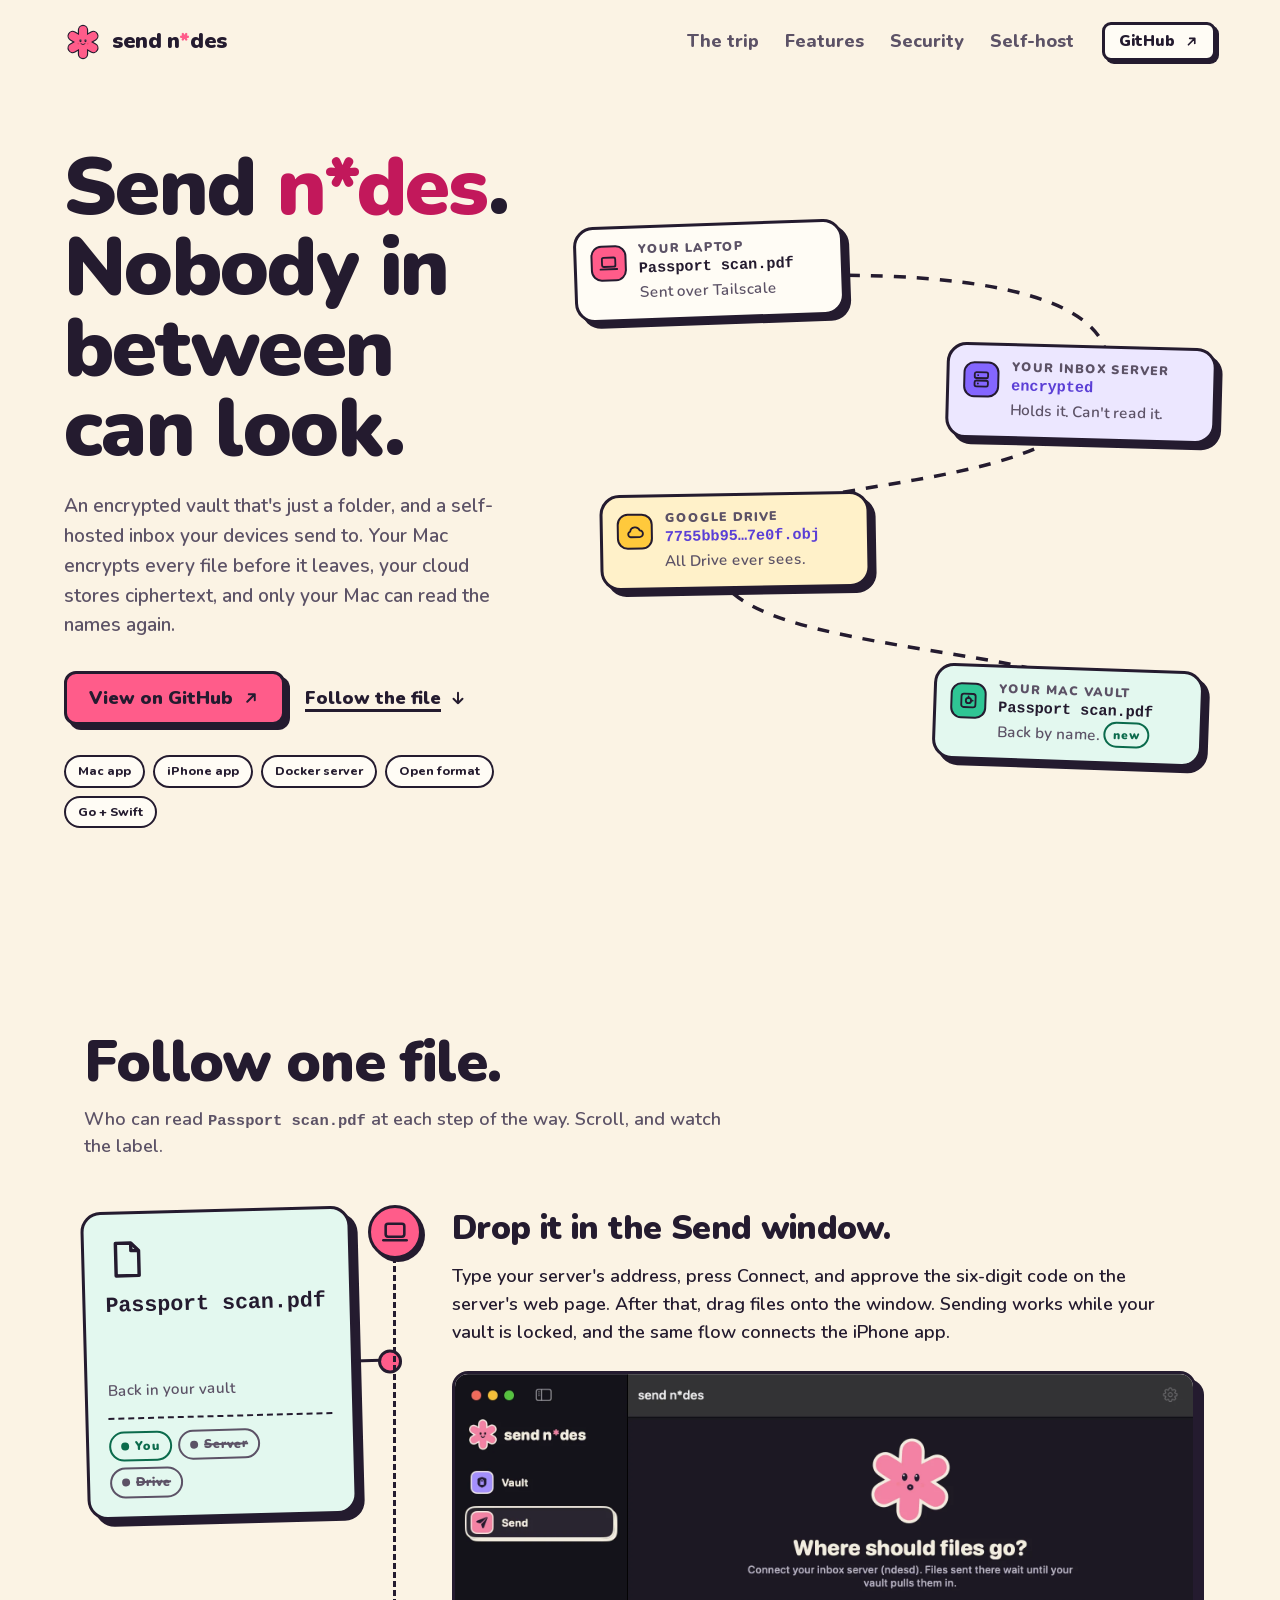
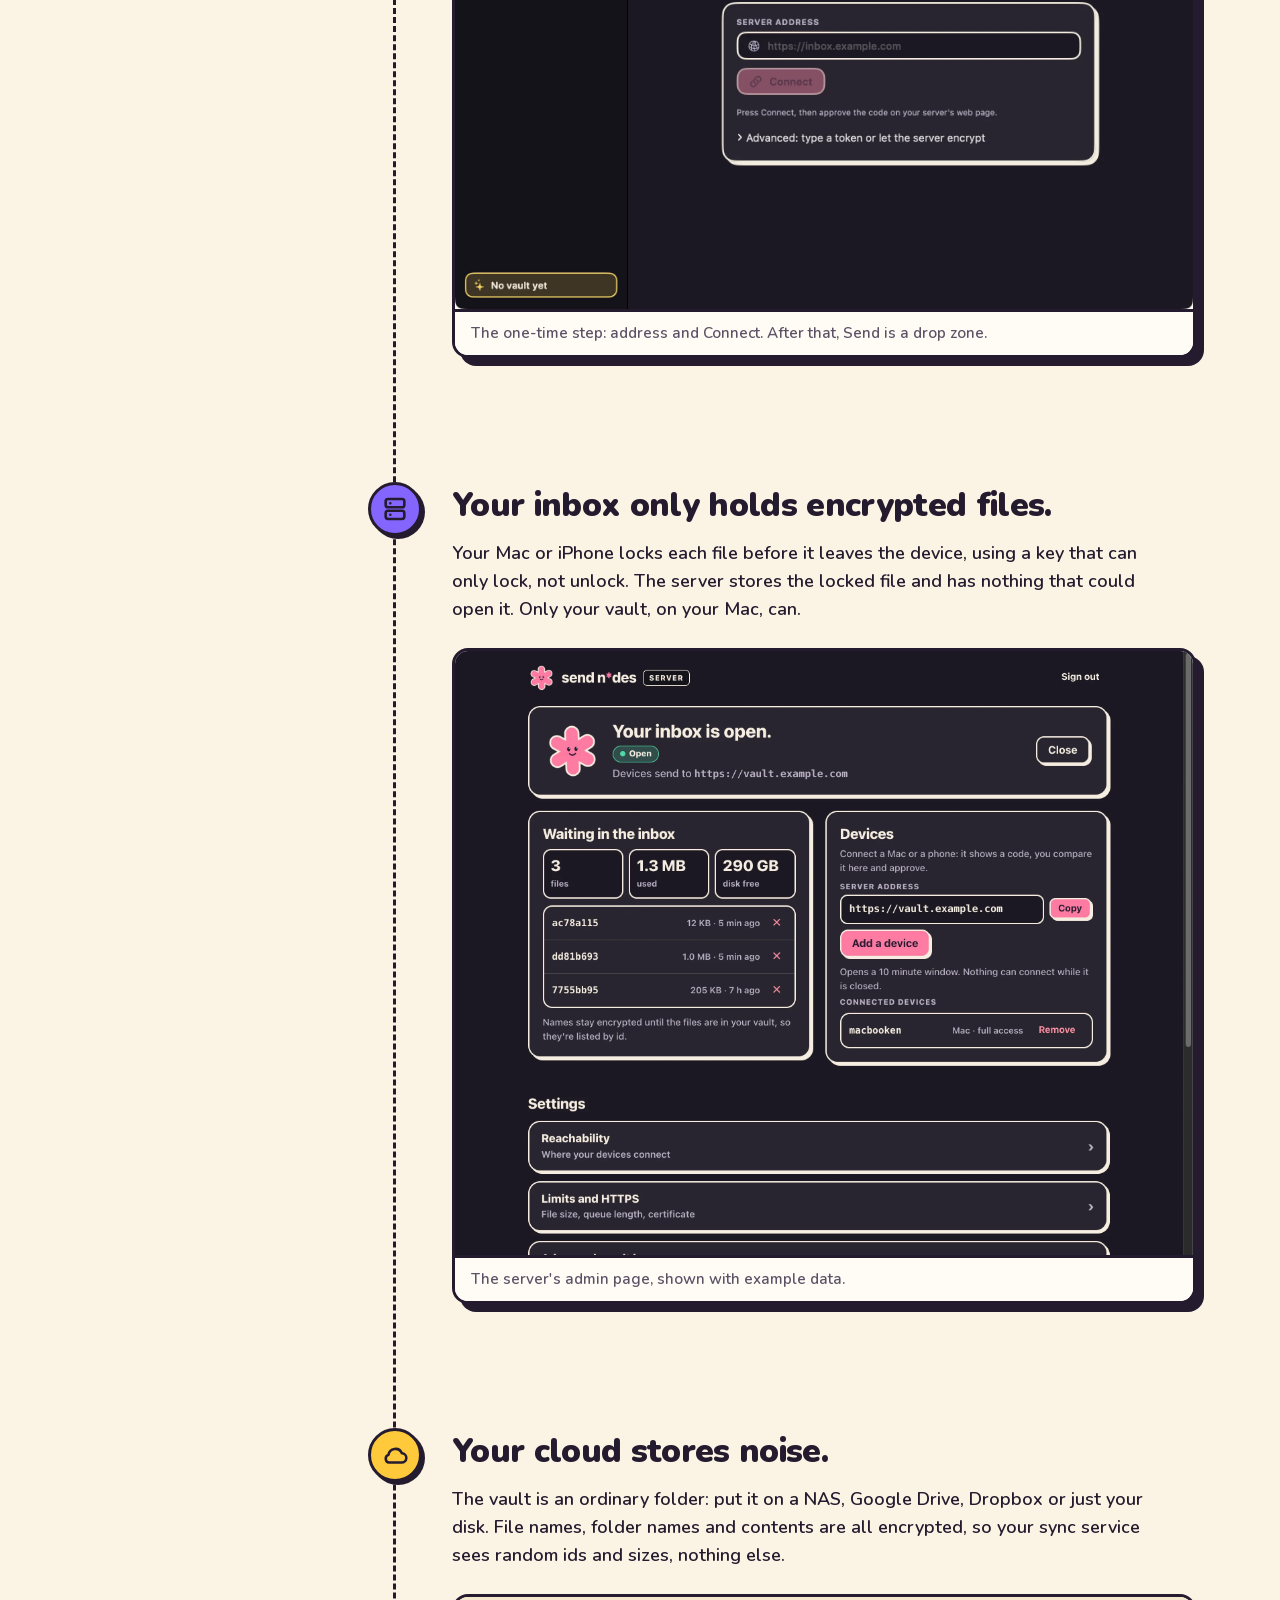
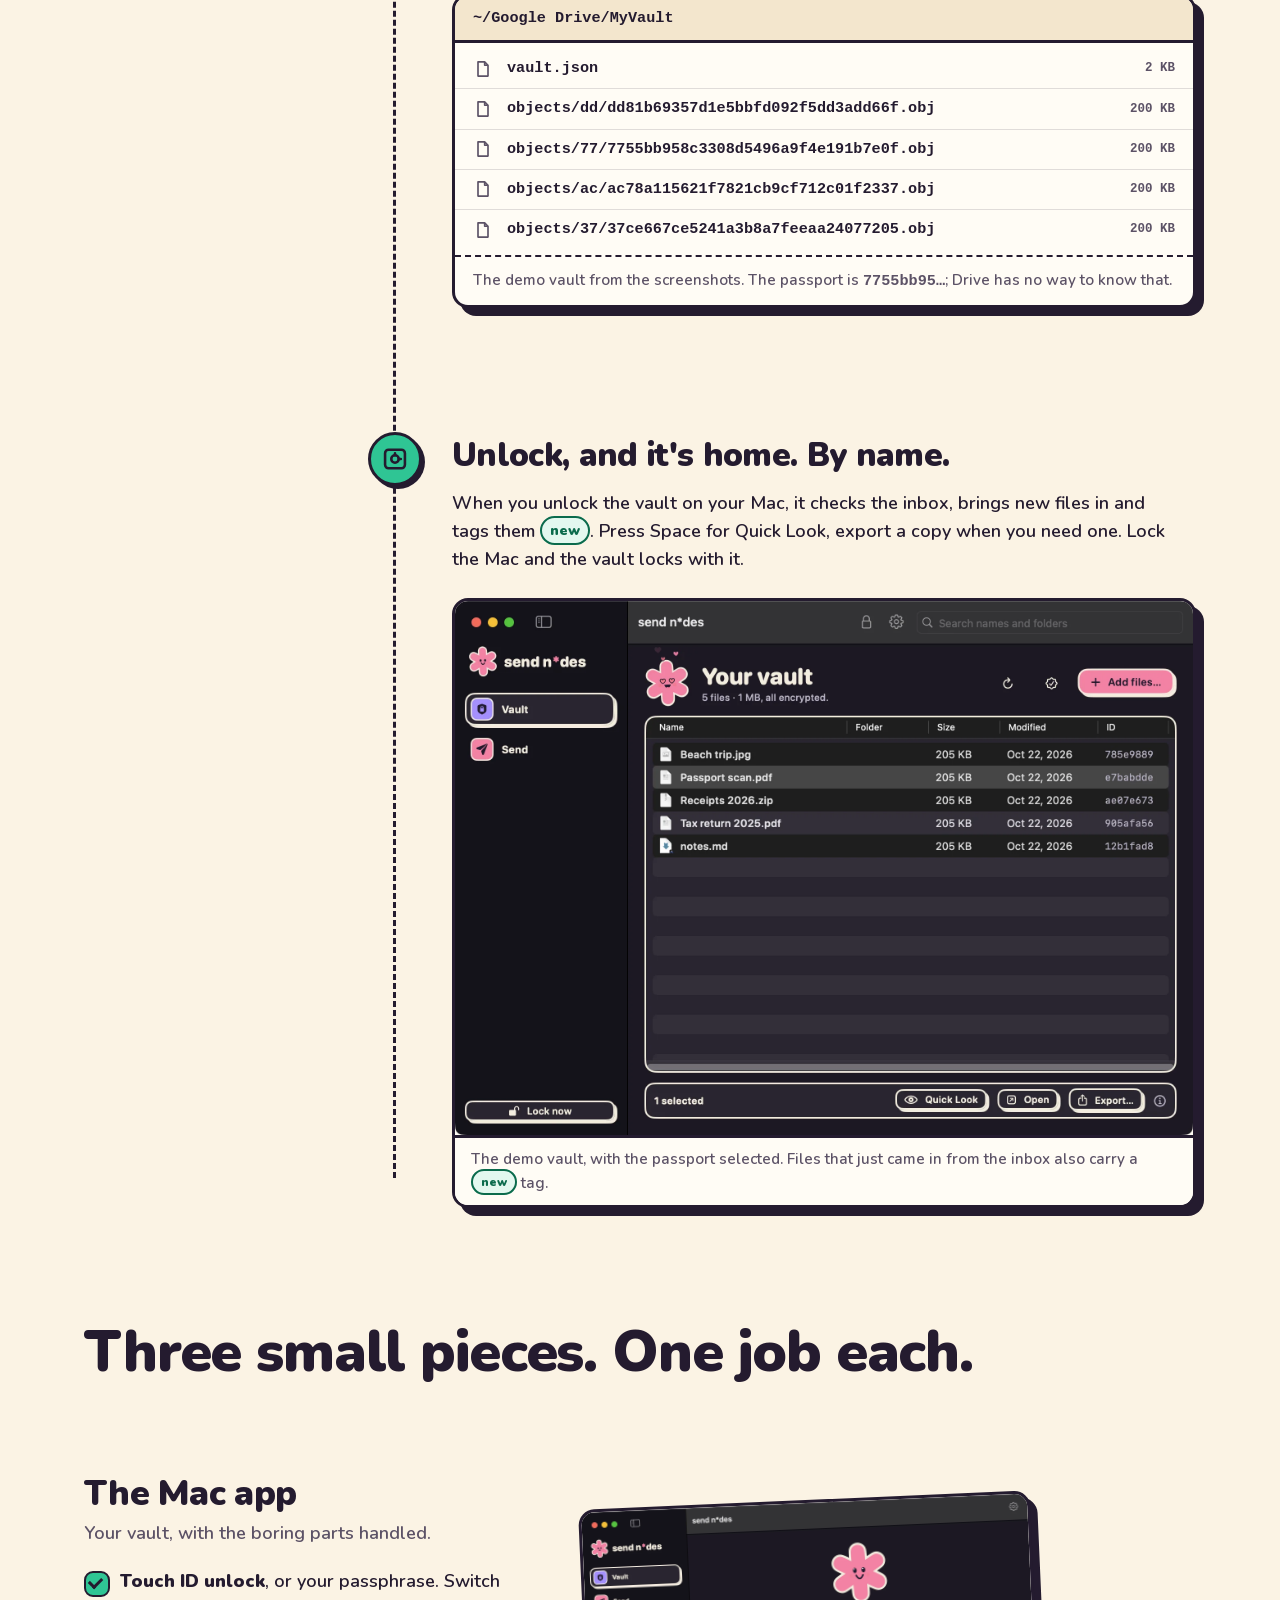
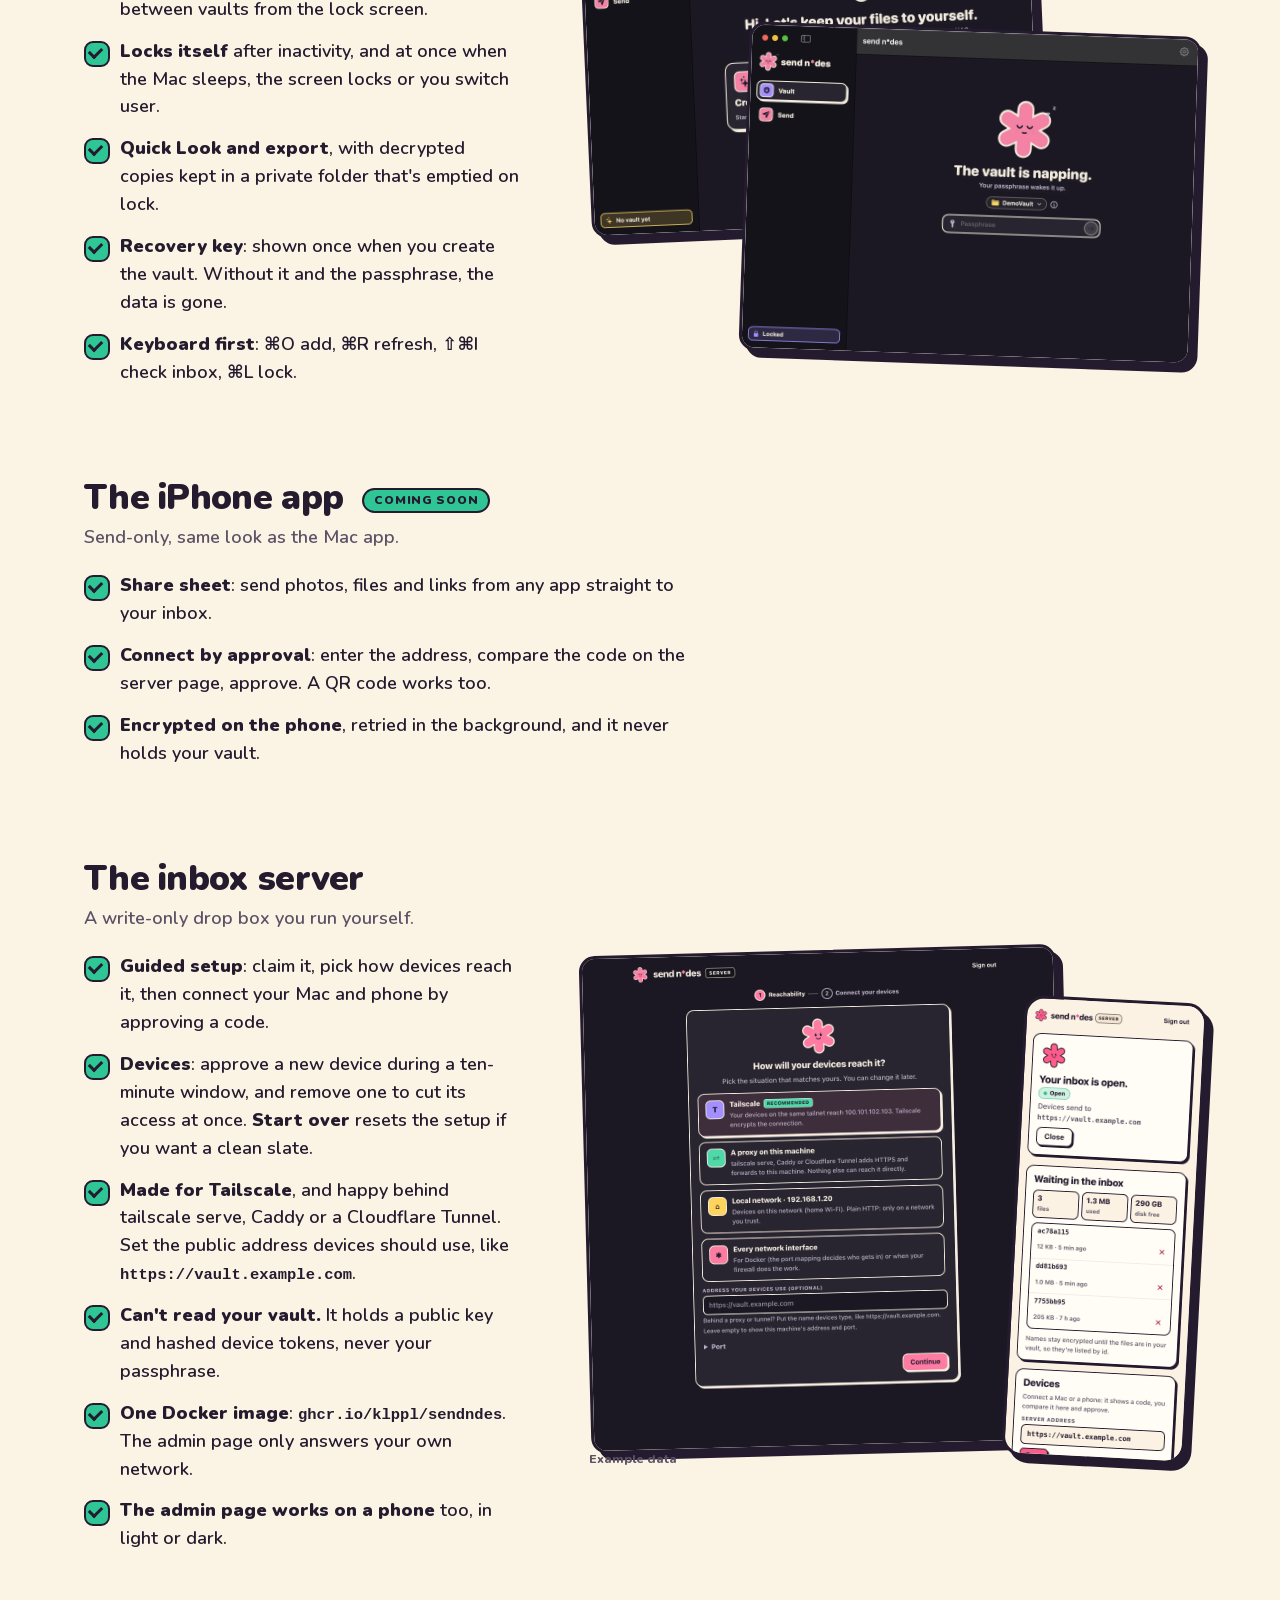
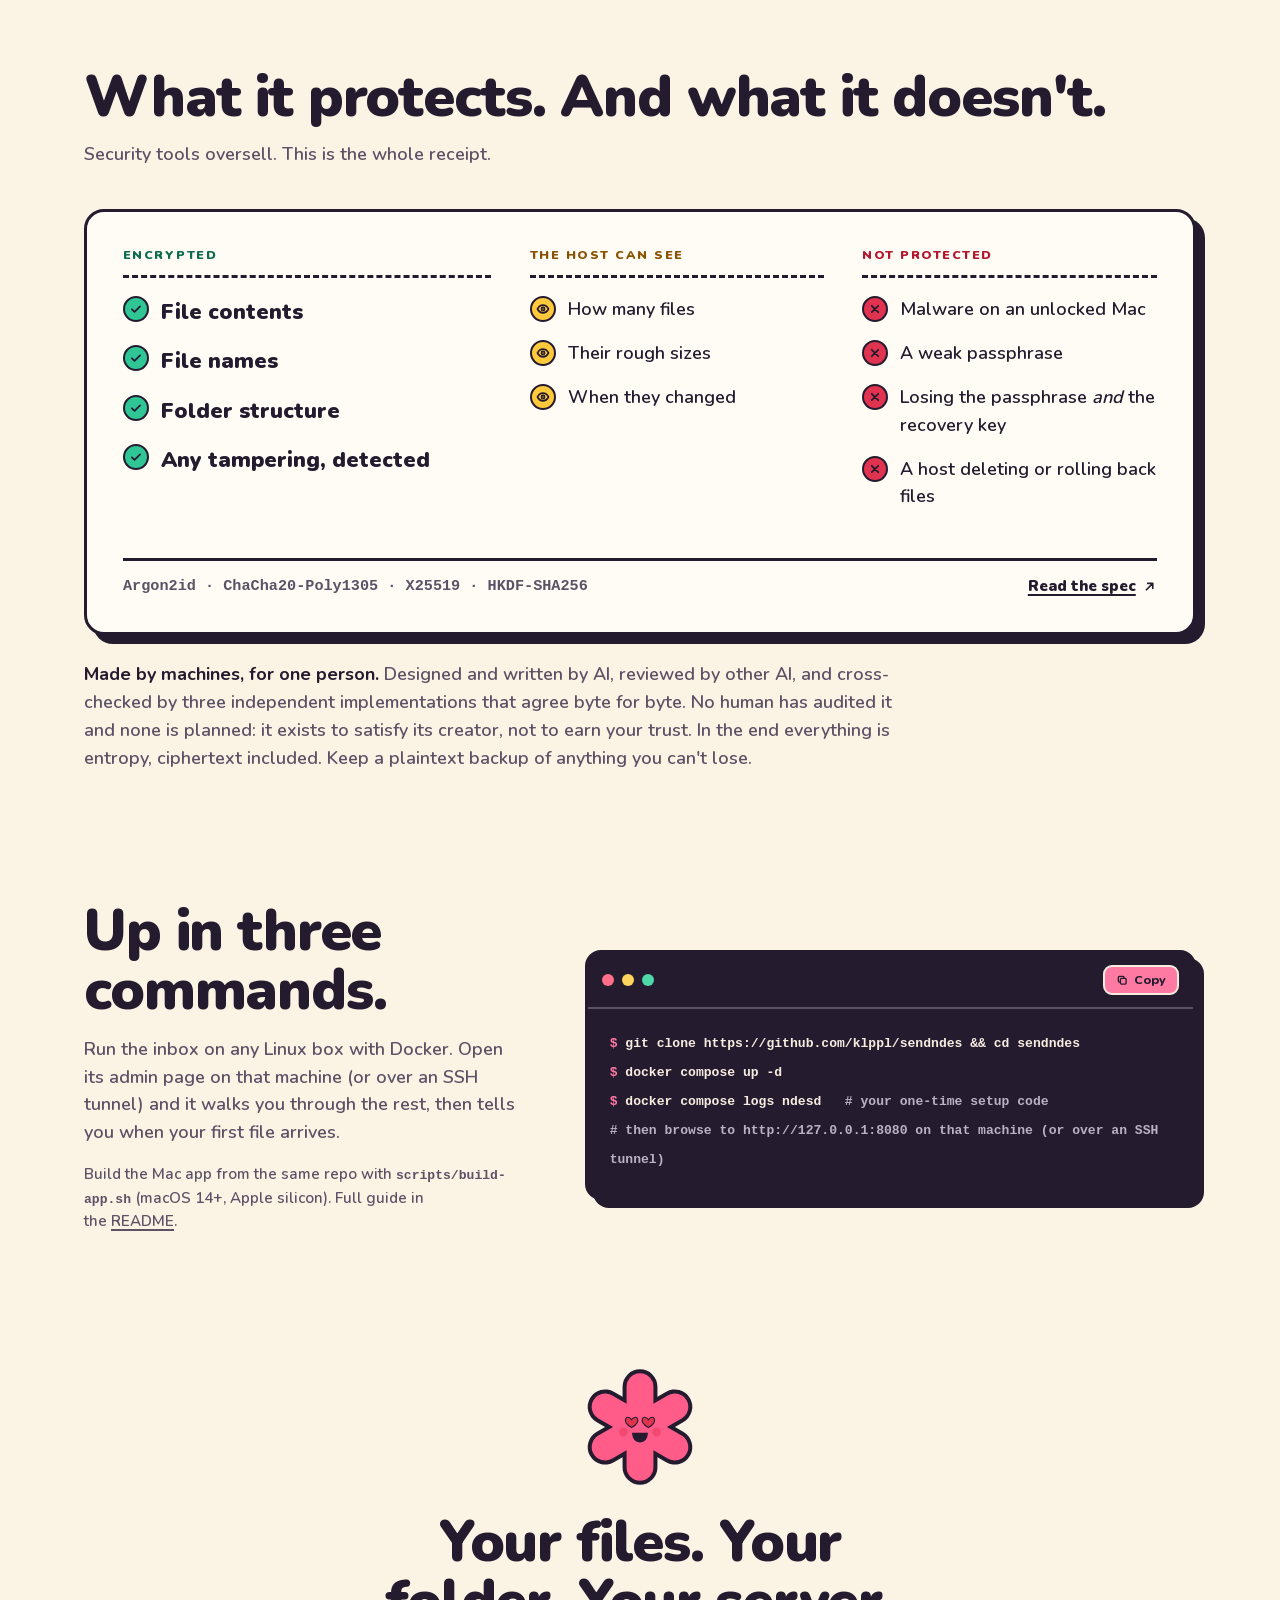
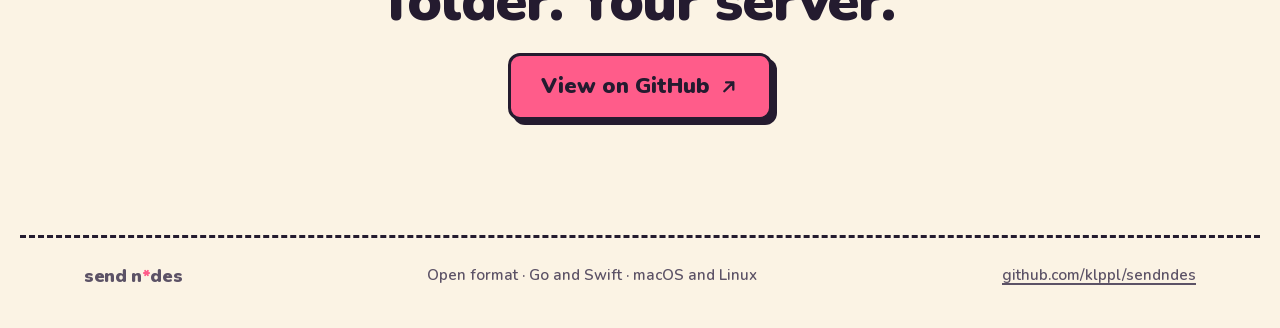
==== docs/index.html @ 7f4c525b "site: three pieces, clearer server bullets Co-Authored-By: Claude Sonnet 5.5 <noreply@anthropic.com>" ====
<!doctype html>
<html lang="en">
<head>
<meta charset="utf-8">
<meta name="viewport" content="width=device-width, initial-scale=1">
<title>send n*des · your own encrypted vault and inbox</title>
<meta name="description" content="An encrypted vault that's just a folder, and a self-hosted inbox your devices send to. Your Mac encrypts every file before it leaves, your cloud stores ciphertext, and only your Mac can read the names again.">
<meta name="color-scheme" content="light dark">
<meta property="og:title" content="send n*des">
<meta property="og:description" content="Your own encrypted vault and self-hosted inbox. Nobody in between can look.">
<meta property="og:image" content="https://klppl.github.io/sendndes/screenshots/mac-vault.png">
<link rel="preload" href="fonts/nunito-latin.woff2" as="font" type="font/woff2" crossorigin>
<link rel="stylesheet" href="site.css">
<link rel="icon" href="data:image/svg+xml,%3Csvg xmlns='http://www.w3.org/2000/svg' viewBox='-6 -6 112 112'%3E%3Cg fill='%23241B2F'%3E%3Crect x='-0.5' y='34.75' width='101' height='30.5' rx='15.25' transform='rotate(30 50 50)'/%3E%3Crect x='-0.5' y='34.75' width='101' height='30.5' rx='15.25' transform='rotate(90 50 50)'/%3E%3Crect x='-0.5' y='34.75' width='101' height='30.5' rx='15.25' transform='rotate(150 50 50)'/%3E%3C/g%3E%3Cg fill='%23FF5C8A'%3E%3Crect x='3' y='38.25' width='94' height='23.5' rx='11.75' transform='rotate(30 50 50)'/%3E%3Crect x='3' y='38.25' width='94' height='23.5' rx='11.75' transform='rotate(90 50 50)'/%3E%3Crect x='3' y='38.25' width='94' height='23.5' rx='11.75' transform='rotate(150 50 50)'/%3E%3C/g%3E%3C/svg%3E">
</head>
<body>
<svg width="0" height="0" class="sprite" aria-hidden="true">
  <symbol id="i-laptop" viewBox="0 0 24 24"><rect x="4" y="5" width="16" height="11" rx="2"/><path d="M2 19h20"/></symbol>
  <symbol id="i-server" viewBox="0 0 24 24"><rect x="4" y="3.5" width="16" height="7" rx="2"/><rect x="4" y="13.5" width="16" height="7" rx="2"/><path d="M8 7h.01M8 17h.01"/></symbol>
  <symbol id="i-cloud" viewBox="0 0 24 24"><path d="M7 18.5h10.5a4 4 0 0 0 .4-8 6 6 0 0 0-11.5 1.4A3.4 3.4 0 0 0 7 18.5z"/></symbol>
  <symbol id="i-vault" viewBox="0 0 24 24"><rect x="3.5" y="4" width="17" height="16" rx="3"/><circle cx="12" cy="12" r="3.2"/><path d="M12 8.8V7M15.2 12H17"/></symbol>
  <symbol id="i-arrow" viewBox="0 0 24 24"><path d="M7 17 17 7M9 7h8v8"/></symbol>
  <symbol id="i-down" viewBox="0 0 24 24"><path d="M12 5v14M6 13l6 6 6-6"/></symbol>
  <symbol id="i-check" viewBox="0 0 24 24"><path d="m5 12.5 4.5 4.5L19 7.5"/></symbol>
  <symbol id="i-eye" viewBox="0 0 24 24"><path d="M2.5 12S6 5.5 12 5.5 21.5 12 21.5 12 18 18.5 12 18.5 2.5 12 2.5 12z"/><circle cx="12" cy="12" r="2.6"/></symbol>
  <symbol id="i-x" viewBox="0 0 24 24"><path d="M6.5 6.5l11 11M17.5 6.5l-11 11"/></symbol>
  <symbol id="i-copy" viewBox="0 0 24 24"><rect x="8.5" y="8.5" width="11" height="11" rx="2"/><path d="M15.5 8.5V6.5a2 2 0 0 0-2-2h-7a2 2 0 0 0-2 2v7a2 2 0 0 0 2 2h2"/></symbol>
  <symbol id="i-file" viewBox="0 0 24 24"><path d="M6 3.5h8l4 4v13H6z"/><path d="M14 3.5v4h4"/></symbol>
</svg>

<header class="nav">
  <a class="brand" href="#top" aria-label="send n*des home"><span data-aster="happy" data-size="38"></span><span class="wordmark">send n<span class="ast">*</span>des</span></a>
  <nav aria-label="Sections">
    <a href="#trip">The trip</a>
    <a href="#features">Features</a>
    <a href="#security">Security</a>
    <a href="#selfhost">Self-host</a>
  </nav>
  <a class="btn small" href="https://github.com/klppl/sendndes">GitHub <svg class="ic"><use href="#i-arrow"/></svg></a>
</header>

<main id="top">
  <section class="hero">
    <div class="hero-copy">
      <h1>Send <span class="pk">n*des</span>.<br>Nobody in between can look.</h1>
      <p class="lede">An encrypted vault that's just a folder, and a self-hosted inbox your devices send to. Your Mac encrypts every file before it leaves, your cloud stores ciphertext, and only your Mac can read the names again.</p>
      <div class="actions">
        <a class="btn primary" href="https://github.com/klppl/sendndes">View on GitHub <svg class="ic"><use href="#i-arrow"/></svg></a>
        <a class="quiet-link" href="#trip">Follow the file <svg class="ic"><use href="#i-down"/></svg></a>
      </div>
      <ul class="chips" aria-label="What's included">
        <li>Mac app</li><li>iPhone app</li><li>Docker server</li><li>Open format</li><li>Go + Swift</li>
      </ul>
    </div>

    <div class="route" aria-label="The trip of one file, in four stops">
      <svg class="route-line" viewBox="0 0 100 100" preserveAspectRatio="none" aria-hidden="true">
        <path d="M14 13 C 52 9, 90 12, 82 33 S 22 46, 22 63 S 70 78, 84 88"/>
      </svg>
      <ol>
        <li class="stop s1"><svg class="stop-ic"><use href="#i-laptop"/></svg><span class="k">Your laptop</span><span class="f">Passport scan.pdf</span><span class="d">Sent over Tailscale</span></li>
        <li class="stop s2"><svg class="stop-ic"><use href="#i-server"/></svg><span class="k">Your inbox server</span><span class="f c">encrypted</span><span class="d">Holds it. Can't read it.</span></li>
        <li class="stop s3"><svg class="stop-ic"><use href="#i-cloud"/></svg><span class="k">Google Drive</span><span class="f c">7755bb95…7e0f.obj</span><span class="d">All Drive ever sees.</span></li>
        <li class="stop s4"><svg class="stop-ic"><use href="#i-vault"/></svg><span class="k">Your Mac vault</span><span class="f">Passport scan.pdf</span><span class="d">Back by name. <em class="new">new</em></span></li>
      </ol>
    </div>
  </section>

  <section class="trip" id="trip">
    <h2>Follow one file.</h2>
    <p class="section-lede">Who can read <code>Passport scan.pdf</code> at each step of the way. Scroll, and watch the label.</p>

    <div class="trip-grid">
      <aside class="traveller" aria-hidden="true">
        <div class="ticket">
          <svg class="ticket-ic"><use href="#i-file"/></svg>
          <span class="ticket-name" data-ticket-name>Passport scan.pdf</span>
          <span class="ticket-where" data-ticket-where>On your laptop</span>
          <ul class="readers">
            <li data-reader="you" class="yes">You</li>
            <li data-reader="server" class="no">Server</li>
            <li data-reader="cloud" class="no">Drive</li>
          </ul>
        </div>
      </aside>

      <div class="stops">
        <article class="leg" data-name="Passport scan.pdf" data-where="On your laptop" data-server="no">
          <div class="leg-head"><span class="leg-ic"><svg><use href="#i-laptop"/></svg></span><h3>Drop it in the Send window.</h3></div>
          <p>Type your server's address, press Connect, and approve the six-digit code on the server's web page. After that, drag files onto the window. Sending works while your vault is locked, and the same flow connects the iPhone app.</p>
          <figure class="shot"><img src="screenshots/mac-send-setup.webp" width="1600" height="1159" loading="lazy" alt="The Send screen in the Mac app: a server address and a Connect button"><figcaption>The one-time step: address and Connect. After that, Send is a drop zone.</figcaption></figure>
        </article>

        <article class="leg" data-name="encrypted for your vault" data-where="Waiting in your inbox" data-server="brief">
          <div class="leg-head"><span class="leg-ic grape"><svg><use href="#i-server"/></svg></span><h3>Your inbox only holds encrypted files.</h3></div>
          <p>Your Mac or iPhone locks each file before it leaves the device, using a key that can only lock, not unlock. The server stores the locked file and has nothing that could open it. Only your vault, on your Mac, can.</p>
          <figure class="shot"><img src="screenshots/web-dashboard.webp" width="1600" height="1309" loading="lazy" alt="The ndesd admin page: inbox open, three encrypted files waiting, connection details and the Devices card"><figcaption>The server's admin page, shown with example data.</figcaption></figure>
        </article>

        <article class="leg" data-name="7755bb95…7e0f.obj" data-where="In your synced vault folder" data-server="no">
          <div class="leg-head"><span class="leg-ic sun"><svg><use href="#i-cloud"/></svg></span><h3>Your cloud stores noise.</h3></div>
          <p>The vault is an ordinary folder: put it on a NAS, Google Drive, Dropbox or just your disk. File names, folder names and contents are all encrypted, so your sync service sees random ids and sizes, nothing else.</p>
          <figure class="listing" aria-label="What a synced vault folder holds">
            <figcaption>~/Google Drive/MyVault</figcaption>
            <ul>
              <li><svg><use href="#i-file"/></svg><code>vault.json</code><span>2 KB</span></li>
              <li><svg><use href="#i-file"/></svg><code>objects/dd/dd81b69357d1e5bbfd092f5dd3add66f.obj</code><span>200 KB</span></li>
              <li><svg><use href="#i-file"/></svg><code>objects/77/7755bb958c3308d5496a9f4e191b7e0f.obj</code><span>200 KB</span></li>
              <li><svg><use href="#i-file"/></svg><code>objects/ac/ac78a115621f7821cb9cf712c01f2337.obj</code><span>200 KB</span></li>
              <li><svg><use href="#i-file"/></svg><code>objects/37/37ce667ce5241a3b8a7feeaa24077205.obj</code><span>200 KB</span></li>
            </ul>
            <p class="listing-note">The demo vault from the screenshots. The passport is <code>7755bb95…</code>; Drive has no way to know that.</p>
          </figure>
        </article>

        <article class="leg" data-name="Passport scan.pdf" data-where="Back in your vault" data-server="no" data-new>
          <div class="leg-head"><span class="leg-ic mint"><svg><use href="#i-vault"/></svg></span><h3>Unlock, and it's home. By name.</h3></div>
          <p>When you unlock the vault on your Mac, it checks the inbox, brings new files in and tags them <em class="new">new</em>. Press Space for Quick Look, export a copy when you need one. Lock the Mac and the vault locks with it.</p>
          <figure class="shot"><img src="screenshots/mac-vault.webp" width="1600" height="1159" loading="lazy" alt="The unlocked demo vault in the Mac app with Passport scan.pdf selected"><figcaption>The demo vault, with the passport selected. Files that just came in from the inbox also carry a <em class="new">new</em> tag.</figcaption></figure>
        </article>
      </div>
    </div>
  </section>

  <section class="features" id="features">
    <h2>Three small pieces. One job each.</h2>

    <div class="feature">
      <div class="feature-copy">
        <h3>The Mac app</h3>
        <p>Your vault, with the boring parts handled.</p>
        <ul class="ticks">
          <li><b>Touch ID unlock</b>, or your passphrase. Switch between vaults from the lock screen.</li>
          <li><b>Locks itself</b> after inactivity, and at once when the Mac sleeps, the screen locks or you switch user.</li>
          <li><b>Quick Look and export</b>, with decrypted copies kept in a private folder that's emptied on lock.</li>
          <li><b>Recovery key</b>: shown once when you create the vault. Without it and the passphrase, the data is gone.</li>
          <li><b>Keyboard first</b>: ⌘O add, ⌘R refresh, ⇧⌘I check inbox, ⌘L lock.</li>
        </ul>
      </div>
      <div class="contact-sheet">
        <img class="p1" src="screenshots/mac-welcome.webp" width="1600" height="1159" loading="lazy" alt="Welcome screen: create a vault or open one you already have">
        <img class="p2" src="screenshots/mac-locked.webp" width="1600" height="1159" loading="lazy" alt="Lock screen asking for the passphrase">
      </div>
    </div>

    <div class="feature flip">
      <div class="feature-copy">
        <h3>The iPhone app <span class="soon">Coming soon</span></h3>
        <p>Send-only, same look as the Mac app.</p>
        <ul class="ticks">
          <li><b>Share sheet</b>: send photos, files and links from any app straight to your inbox.</li>
          <li><b>Connect by approval</b>: enter the address, compare the code on the server page, approve. A QR code works too.</li>
          <li><b>Encrypted on the phone</b>, retried in the background, and it never holds your vault.</li>
        </ul>
      </div>
    </div>

    <div class="feature">
      <div class="feature-copy">
        <h3>The inbox server</h3>
        <p>A write-only drop box you run yourself.</p>
        <ul class="ticks">
          <li><b>Guided setup</b>: claim it, pick how devices reach it, then connect your Mac and phone by approving a code.</li><li><b>Devices</b>: approve a new device during a ten-minute window, and remove one to cut its access at once. <b>Start over</b> resets the setup if you want a clean slate.</li>
          <li><b>Made for Tailscale</b>, and happy behind tailscale serve, Caddy or a Cloudflare Tunnel. Set the public address devices should use, like <code>https://vault.example.com</code>.</li>
          <li><b>Can't read your vault.</b> It holds a public key and hashed device tokens, never your passphrase.</li>
          <li><b>One Docker image</b>: <code>ghcr.io/klppl/sendndes</code>. The admin page only answers your own network.</li>
          <li><b>The admin page works on a phone</b> too, in light or dark.</li>
        </ul>
      </div>
      <div class="server-shots">
        <img class="wide" src="screenshots/web-setup-reachability.webp" width="1600" height="1673" loading="lazy" alt="Setup step: choosing how your devices reach the server, with Tailscale recommended">
        <img class="phone" src="screenshots/web-phone.webp" width="780" height="2000" loading="lazy" alt="The server dashboard on a phone">
        <span class="example-note">Example data</span>
      </div>
    </div>
  </section>

  <section class="security" id="security">
    <h2>What it protects. And what it doesn't.</h2>
    <p class="section-lede">Security tools oversell. This is the whole receipt.</p>
    <div class="receipt">
      <div class="col sealed">
        <h3>Encrypted</h3>
        <ul>
          <li><svg><use href="#i-check"/></svg>File contents</li>
          <li><svg><use href="#i-check"/></svg>File names</li>
          <li><svg><use href="#i-check"/></svg>Folder structure</li>
          <li><svg><use href="#i-check"/></svg>Any tampering, detected</li>
        </ul>
      </div>
      <div class="col seen">
        <h3>The host can see</h3>
        <ul>
          <li><svg><use href="#i-eye"/></svg>How many files</li>
          <li><svg><use href="#i-eye"/></svg>Their rough sizes</li>
          <li><svg><use href="#i-eye"/></svg>When they changed</li>
        </ul>
      </div>
      <div class="col open">
        <h3>Not protected</h3>
        <ul>
          <li><svg><use href="#i-x"/></svg>Malware on an unlocked Mac</li>
          <li><svg><use href="#i-x"/></svg>A weak passphrase</li>
          <li><svg><use href="#i-x"/></svg><span>Losing the passphrase <i>and</i> the recovery key</span></li>
          <li><svg><use href="#i-x"/></svg>A host deleting or rolling back files</li>
        </ul>
      </div>
      <div class="receipt-foot">
        <span>Argon2id · ChaCha20-Poly1305 · X25519 · HKDF-SHA256</span>
        <a href="https://github.com/klppl/sendndes/blob/main/SPEC.md">Read the spec <svg class="ic"><use href="#i-arrow"/></svg></a>
      </div>
    </div>
    <p class="warning"><b>Made by machines, for one person.</b> Designed and written by AI, reviewed by other AI, and cross-checked by three independent implementations that agree byte for byte. No human has audited it and none is planned: it exists to satisfy its creator, not to earn your trust. In the end everything is entropy, ciphertext included. Keep a plaintext backup of anything you can't lose.</p>
  </section>

  <section class="selfhost" id="selfhost">
    <div class="selfhost-copy">
      <h2>Up in three commands.</h2>
      <p>Run the inbox on any Linux box with Docker. Open its admin page on that machine (or over an SSH tunnel) and it walks you through the rest, then tells you when your first file arrives.</p>
      <p class="small">Build the Mac app from the same repo with <code>scripts/build-app.sh</code> (macOS 14+, Apple silicon). Full guide in the <a href="https://github.com/klppl/sendndes#quick-start">README</a>.</p>
    </div>
    <div class="terminal">
      <div class="terminal-bar"><span></span><span></span><span></span><button class="copy" type="button" data-copy="terminal-text"><svg class="ic"><use href="#i-copy"/></svg><span>Copy</span></button></div>
<pre id="terminal-text"><code><span class="pr">$</span> git clone https://github.com/klppl/sendndes && cd sendndes
<span class="pr">$</span> docker compose up -d
<span class="pr">$</span> docker compose logs ndesd   <span class="cm"># your one-time setup code</span>
<span class="cm"># then browse to http://127.0.0.1:8080 on that machine (or over an SSH tunnel)</span></code></pre>
    </div>
  </section>

  <section class="close">
    <span data-aster="smitten" data-size="128"></span>
    <h2>Your files. Your folder. Your server.</h2>
    <a class="btn primary big" href="https://github.com/klppl/sendndes">View on GitHub <svg class="ic"><use href="#i-arrow"/></svg></a>
  </section>
</main>

<footer class="foot">
  <span class="wordmark small">send n<span class="ast">*</span>des</span>
  <span>Open format · Go and Swift · macOS and Linux</span>
  <a href="https://github.com/klppl/sendndes">github.com/klppl/sendndes</a>
</footer>

<script src="site.js" defer></script>
</body>
</html>
---- docs/site.css ----
/* send n*des project site. Same world as the Mac app and the server page:
   warm paper, ink outlines, hard sticker shadows, one hot-pink action colour, rounded heavy type. */
@font-face {
  font-family: "Nunito";
  src: url("fonts/nunito-latin.woff2") format("woff2");
  font-weight: 500 900;
  font-style: normal;
  font-display: swap;
}

:root {
  --paper: #FBF3E4; --paper-deep: #F3E6CD; --card: #FFFCF5; --ink: #241B2F; --ink-soft: #5C5266;
  --on-accent: #241B2F;
  --pink: #FF5C8A; --pink-text: #C2185B; --sun: #FFC93C; --mint: #2FC594; --grape: #8466FF; --tomato: #E0334F;
  --mint-tint: #E3F8EF; --grape-tint: #ECE7FF; --sun-tint: #FFF1C9;
  --mint-text: #0B6B4C; --amber-text: #8A5200; --tomato-text: #B3162F; --grape-text: #5B3FD6;
  --round: "Nunito", ui-rounded, "SF Pro Rounded", system-ui, sans-serif;
  --mono: ui-monospace, SFMono-Regular, Menlo, Consolas, monospace;
  --shadow: 5px 5px 0 var(--ink);
  --gutter: clamp(16px, 5vw, 72px);
  color-scheme: light dark;
}
@media (prefers-color-scheme: dark) {
  :root {
    --paper: #1C1923; --paper-deep: #141219; --card: #29252F; --ink: #F6EDE0; --ink-soft: #BBB1C6;
    --pink: #FF7AA3; --pink-text: #FF8FB2; --sun: #FFD45C; --mint: #4FD8A8; --grape: #A48FFF; --tomato: #FF7088;
    --mint-tint: #1F3A31; --grape-tint: #2D2748; --sun-tint: #3A3220;
    --mint-text: #7BE8C2; --amber-text: #FFC56B; --tomato-text: #FF8EA0; --grape-text: #C3B5FF;
  }
}

* { box-sizing: border-box; }
html { scroll-behavior: smooth; scroll-padding-top: 24px; }
body { margin: 0; background: var(--paper); color: var(--ink); font: 600 18px/1.55 var(--round); -webkit-font-smoothing: antialiased; }
::selection { background: var(--pink); color: var(--on-accent); }
:focus-visible { outline: 3px solid var(--grape); outline-offset: 3px; border-radius: 9px; }
a { color: inherit; text-decoration-thickness: 2px; text-underline-offset: 3px; }
img { max-width: 100%; height: auto; display: block; }
code { font: 700 .86em/1.4 var(--mono); }
h1, h2, h3 { font-family: var(--round); font-weight: 900; letter-spacing: -0.02em; margin: 0; text-wrap: balance; }
h2 { font-size: clamp(2.2rem, 5vw, 3.6rem); line-height: 1.02; }
h3 { font-size: 1.35rem; line-height: 1.2; }
p { margin: 0 0 14px; text-wrap: pretty; }
.sprite { position: absolute; }
.ic { width: 1em; height: 1em; fill: none; stroke: currentColor; stroke-width: 2.6; stroke-linecap: round; stroke-linejoin: round; flex: none; }
svg use { pointer-events: none; }
.pk { color: var(--pink-text); }
em.new { font: 900 .78em/1 var(--round); font-style: normal; padding: 3px 8px; border-radius: 99px; border: 2px solid var(--mint-text); background: var(--mint-tint); color: var(--mint-text); vertical-align: 2px; }

/* ---------- buttons ---------- */
.btn { display: inline-flex; align-items: center; gap: 9px; font: 900 18px/1 var(--round); color: var(--ink); background: var(--card);
  border: 3px solid var(--ink); border-radius: 12px; padding: 15px 22px; box-shadow: var(--shadow); text-decoration: none;
  transition: transform .12s cubic-bezier(.2,.8,.2,1), box-shadow .12s cubic-bezier(.2,.8,.2,1); }
.btn:hover { transform: translate(-2px, -2px); box-shadow: 7px 7px 0 var(--ink); }
.btn:active { transform: translate(5px, 5px); box-shadow: 0 0 0 var(--ink); }
.btn.primary { background: var(--pink); color: var(--on-accent); }
.btn.small { padding: 9px 14px; font-size: .95rem; border-radius: 9px; box-shadow: 3px 3px 0 var(--ink); }
.btn.big { padding: 20px 30px; font-size: 1.35rem; }

/* ---------- nav ---------- */
.nav { display: flex; align-items: center; gap: 28px; padding: 22px var(--gutter); max-width: 1440px; margin: 0 auto; }
.brand { display: flex; align-items: center; gap: 10px; text-decoration: none; }
.wordmark { font: 900 1.35rem/1 var(--round); letter-spacing: -0.02em; white-space: nowrap; }
.wordmark.small { font-size: 18px; }
.wordmark .ast { color: var(--pink); display: inline-block; transition: transform .6s cubic-bezier(.3,1.6,.5,1); }
.brand:hover .ast { transform: rotate(180deg); }
.nav nav { display: flex; gap: 26px; margin-left: auto; }
.nav nav a { font-weight: 800; text-decoration: none; color: var(--ink-soft); }
.nav nav a:hover { color: var(--ink); text-decoration: underline; }

/* ---------- hero ---------- */
.hero { max-width: 1440px; margin: 0 auto; padding: clamp(24px, 5vw, 64px) var(--gutter) clamp(48px, 7vw, 96px);
  display: grid; grid-template-columns: minmax(0, 5fr) minmax(0, 7fr); gap: clamp(24px, 4vw, 64px); align-items: center; }
.hero h1 { font-size: clamp(2.8rem, 6.4vw, 5.6rem); line-height: .98; }
.lede { font-size: clamp(18px, 1.5vw, 1.35rem); color: var(--ink-soft); margin: 24px 0 30px; max-width: 34em; }
.actions { display: flex; flex-wrap: wrap; gap: 14px; }
.chips { list-style: none; padding: 0; margin: 30px 0 0; display: flex; flex-wrap: wrap; gap: 8px; }
.chips li { font: 800 .78rem/1 var(--round); padding: 8px 12px; border: 2px solid var(--ink); border-radius: 99px; background: var(--card); }

.route { position: relative; aspect-ratio: 7 / 6; min-height: 460px; }
.route-line { position: absolute; inset: 0; width: 100%; height: 100%; overflow: visible; }
.route-line path { fill: none; stroke: var(--ink); stroke-width: 3.5; stroke-dasharray: 12 11; vector-effect: non-scaling-stroke; }
.route ol { list-style: none; margin: 0; padding: 0; }
.stop { position: absolute; width: min(270px, 44%); background: var(--card); border: 3px solid var(--ink); border-radius: 20px; box-shadow: 6px 6px 0 var(--ink);
  padding: 14px 16px 14px 62px; display: grid; gap: 2px; }
.stop-ic { position: absolute; left: 14px; top: 16px; width: 36px; height: 36px; padding: 6px; border: 2.5px solid var(--ink); border-radius: 11px;
  fill: none; stroke: var(--on-accent); stroke-width: 2.2; stroke-linecap: round; stroke-linejoin: round; background: var(--pink); }
.stop .k { font: 900 .78rem/1.2 var(--round); color: var(--ink-soft); text-transform: uppercase; letter-spacing: .08em; }
.stop .f { font: 800 .95rem/1.3 var(--mono); overflow-wrap: anywhere; }
.stop .f.c { color: var(--grape-text); }
.stop .d { font-size: .95rem; color: var(--ink-soft); }
.s1 { left: 0; top: 2%; transform: rotate(-2deg); }
.s2 { right: 0; top: 24%; transform: rotate(1.5deg); background: var(--grape-tint); }
.s2 .stop-ic { background: var(--grape); }
.s3 { left: 4%; top: 51%; transform: rotate(-1deg); background: var(--sun-tint); }
.s3 .stop-ic { background: var(--sun); }
.s4 { right: 2%; bottom: 0; transform: rotate(2deg); background: var(--mint-tint); }
.s4 .stop-ic { background: var(--mint); }

/* ---------- section scaffolding ---------- */
section { scroll-margin-top: 16px; }
.trip, .features, .security, .selfhost, .close { max-width: 1240px; margin: 0 auto; padding: clamp(64px, 9vw, 128px) var(--gutter) 0; }
.section-lede { font-size: 18px; color: var(--ink-soft); margin: 14px 0 0; max-width: 36em; }

/* ---------- the trip ---------- */
.trip-grid { display: grid; grid-template-columns: 270px minmax(0, 1fr); gap: 0; margin-top: 48px; align-items: start; }
.traveller { position: sticky; top: 28px; }
.ticket { position: relative; background: var(--card); border: 3px solid var(--ink); border-radius: 20px; box-shadow: 7px 7px 0 var(--ink);
  padding: 22px 20px 18px; transform: rotate(-1.5deg); transition: background .5s; }
.ticket.at-1 { background: var(--grape-tint); }
.ticket.at-2 { background: var(--sun-tint); }
.ticket.at-3 { background: var(--mint-tint); }
/* The ticket is pinned to the route: a string to a marker sitting on the dashed line. */
.ticket::before { content: ""; position: absolute; right: -39px; top: 50%; width: 36px; border-top: 3px solid var(--ink); }
.ticket::after { content: ""; position: absolute; right: -51px; top: calc(50% - 9px); width: 18px; height: 18px; border-radius: 50%; background: var(--pink); border: 3px solid var(--ink); }
.ticket-ic { width: 46px; height: 46px; fill: none; stroke: var(--ink); stroke-width: 1.8; stroke-linejoin: round; display: block; margin-bottom: 10px; }
.ticket-name { display: block; font: 800 1.35rem/1.25 var(--mono); overflow-wrap: anywhere; min-height: 3.75em; transition: filter .35s, opacity .35s; }
.ticket-name.scramble { filter: blur(6px); opacity: .2; }
.ticket-where { display: block; font-size: .95rem; color: var(--ink-soft); margin: 6px 0 14px; }
.readers { list-style: none; padding: 12px 0 0; margin: 0; border-top: 2.5px dashed var(--ink); display: flex; gap: 6px; flex-wrap: wrap; }
.readers li { font: 900 .78rem/1 var(--round); padding: 7px 10px; border-radius: 99px; border: 2px solid currentColor; display: inline-flex; gap: 6px; align-items: center; }
.readers li::before { content: ""; width: 8px; height: 8px; border-radius: 50%; background: currentColor; }
.readers .yes { color: var(--mint-text); }
.readers .no { color: var(--ink-soft); text-decoration: line-through; text-decoration-thickness: 2px; }
.readers .brief { color: var(--amber-text); }
.readers .brief::after { content: "briefly"; font-weight: 800; font-size: .78rem; }

.stops { position: relative; display: grid; gap: clamp(72px, 10vw, 140px); padding-left: 84px; margin-left: 14px; }
/* The route from the hero continues down the page; each leg hangs off it at its stop marker. */
.stops::before { content: ""; position: absolute; left: 25px; top: 30px; bottom: 30px; border-left: 3.5px dashed var(--ink); }
.leg { position: relative; max-width: 760px; }
.leg-head { margin-bottom: 14px; }
.leg-ic { position: absolute; left: -84px; top: -4px; width: 54px; height: 54px; border: 3px solid var(--ink); border-radius: 50%; background: var(--pink); display: grid; place-items: center; box-shadow: 3px 3px 0 var(--ink); }
.leg-ic svg { width: 28px; height: 28px; fill: none; stroke: var(--on-accent); stroke-width: 2.2; stroke-linecap: round; stroke-linejoin: round; }
.leg-ic.grape { background: var(--grape); } .leg-ic.sun { background: var(--sun); } .leg-ic.mint { background: var(--mint); }
.leg h3 { font-size: clamp(1.35rem, 2.6vw, 2.2rem); }
.leg p { font-size: 18px; max-width: 40em; }
.aside { background: var(--sun-tint); border: 2.5px solid var(--ink); border-radius: 12px; padding: 12px 16px; font-size: .95rem !important; }
.shot { margin: 24px 0 0; border: 3px solid var(--ink); border-radius: 16px; overflow: hidden; box-shadow: 8px 8px 0 var(--ink); background: var(--card); }

.listing { margin: 24px 0 0; background: var(--card); border: 3px solid var(--ink); border-radius: 16px; box-shadow: 8px 8px 0 var(--ink); overflow: hidden; }
.listing figcaption { font: 800 .95rem/1 var(--mono); padding: 14px 18px; background: var(--paper-deep); border-bottom: 3px solid var(--ink); }
.listing ul { list-style: none; margin: 0; padding: 6px 0; }
.listing li { display: grid; grid-template-columns: 22px minmax(0, 1fr) auto; gap: 12px; align-items: center; padding: 9px 18px; }
.listing li + li { border-top: 1.5px solid color-mix(in srgb, var(--ink) 14%, transparent); }
.listing li svg { width: 20px; height: 20px; fill: none; stroke: var(--ink-soft); stroke-width: 2; stroke-linejoin: round; }
.listing code { font-size: .95rem; overflow: hidden; text-overflow: ellipsis; white-space: nowrap; }
.listing li span { font: 700 .78rem/1 var(--mono); color: var(--ink-soft); font-variant-numeric: tabular-nums; }
.listing-note { max-width: none !important; font-size: .95rem !important; color: var(--ink-soft); padding: 12px 18px; margin: 0; border-top: 2.5px dashed var(--ink); }

/* ---------- features ---------- */
.feature { display: grid; grid-template-columns: minmax(0, 5fr) minmax(0, 7fr); gap: clamp(32px, 5vw, 80px); align-items: center; margin-top: clamp(48px, 7vw, 96px); }
.feature.flip { grid-template-columns: minmax(0, 7fr) minmax(0, 5fr); }
.feature.flip .feature-copy { order: 2; }
.feature-copy h3 { font-size: clamp(1.35rem, 3vw, 2.2rem); }
.feature-copy > p { color: var(--ink-soft); font-size: 18px; margin-top: 6px; }
.ticks { list-style: none; padding: 0; margin: 20px 0 0; display: grid; gap: 14px; }
.ticks li { position: relative; padding-left: 36px; font-size: 18px; }
.ticks li::before { content: ""; position: absolute; left: 0; top: 3px; width: 22px; height: 22px; border-radius: 9px; border: 2.5px solid var(--ink); background: var(--mint); }
.ticks li::after { content: ""; position: absolute; left: 7px; top: 7px; width: 6px; height: 10px; border: solid var(--on-accent); border-width: 0 3px 3px 0; transform: rotate(45deg); }
.ticks b { font-weight: 900; }
.soon { display: inline-block; vertical-align: middle; margin-left: 10px; padding: 3px 10px; border: 2.5px solid var(--ink); border-radius: 999px; background: var(--mint); color: var(--on-accent); font-size: 12px; font-weight: 900; letter-spacing: .06em; text-transform: uppercase; }

.contact-sheet { position: relative; aspect-ratio: 4 / 3; }
.contact-sheet img, .server-shots img { position: absolute; border: 3px solid var(--ink); border-radius: 16px; box-shadow: 7px 7px 0 var(--ink); background: var(--card); }
.contact-sheet .p1 { width: 74%; left: 0; top: 0; transform: rotate(-2.5deg); }
.contact-sheet .p2 { width: 74%; right: 0; bottom: 0; transform: rotate(2deg); z-index: 2; }
.server-shots { position: relative; aspect-ratio: 6 / 5; }
.server-shots .wide { width: 78%; left: 0; top: 0; transform: rotate(-1.5deg); }
.server-shots .phone { width: 30%; right: 0; bottom: 0; transform: rotate(3deg); border-radius: 20px; z-index: 2; }

/* ---------- security receipt ---------- */
.receipt { margin-top: 40px; background: var(--card); border: 3px solid var(--ink); border-radius: 20px; box-shadow: 9px 9px 0 var(--ink);
  padding: clamp(22px, 3vw, 36px); display: grid; grid-template-columns: 1.25fr 1fr 1fr; gap: clamp(20px, 3vw, 40px); }
.receipt h3 { font-size: .78rem; letter-spacing: .12em; text-transform: uppercase; padding-bottom: 12px; border-bottom: 3px dashed var(--ink); margin-bottom: 10px; }
.receipt ul { list-style: none; padding: 0; margin: 0; }
.receipt li { display: flex; gap: 12px; align-items: flex-start; padding: 8px 0; font-size: 18px; }
.receipt li svg { width: 26px; height: 26px; flex: none; padding: 4px; border-radius: 50%; border: 2.5px solid var(--ink); fill: none; stroke: var(--on-accent); stroke-width: 3; stroke-linecap: round; stroke-linejoin: round; }
.sealed h3 { color: var(--mint-text); } .sealed li { font-size: 1.35rem; font-weight: 900; } .sealed li svg { background: var(--mint); }
.seen h3 { color: var(--amber-text); } .seen li svg { background: var(--sun); }
.open h3 { color: var(--tomato-text); } .open li svg { background: var(--tomato); }
.receipt-foot { grid-column: 1 / -1; display: flex; justify-content: space-between; gap: 12px; flex-wrap: wrap; border-top: 3px solid var(--ink); padding-top: 16px;
  font: 700 .95rem/1.3 var(--mono); color: var(--ink-soft); }
.receipt-foot a { font-family: var(--round); font-weight: 900; color: var(--ink); display: inline-flex; gap: 6px; align-items: center; }
.warning { margin-top: 26px; max-width: 46em; color: var(--ink-soft); }
.warning b { color: var(--ink); }

/* ---------- self-host ---------- */
.selfhost { display: grid; grid-template-columns: minmax(0, 5fr) minmax(0, 7fr); gap: clamp(28px, 5vw, 72px); align-items: center; }
.selfhost-copy p { font-size: 18px; color: var(--ink-soft); margin-top: 16px; }
.selfhost-copy .small { font-size: .95rem; }
.terminal { background: #241B2F; color: #F6EDE0; border: 3px solid var(--ink); border-radius: 16px; box-shadow: 8px 8px 0 var(--ink); overflow: hidden; }
.terminal-bar { display: flex; align-items: center; gap: 8px; padding: 12px 14px; border-bottom: 2px solid #5C5266; }
.terminal-bar > span { width: 12px; height: 12px; border-radius: 50%; background: #FF7088; }
.terminal-bar > span:nth-child(2) { background: #FFD45C; } .terminal-bar > span:nth-child(3) { background: #4FD8A8; }
.copy { margin-left: auto; display: inline-flex; align-items: center; gap: 6px; font: 800 .78rem/1 var(--round); color: #241B2F; background: #FF7AA3;
  border: 2px solid #F6EDE0; border-radius: 9px; padding: 7px 11px; cursor: pointer; }
.terminal pre { margin: 0; padding: 20px 22px 24px; white-space: pre-wrap; overflow-wrap: anywhere; font: 700 .95rem/1.9 var(--mono); }
.terminal .pr { color: #FF7AA3; user-select: none; }
.terminal .cm { color: #BBB1C6; }

/* ---------- close ---------- */
.close { text-align: center; display: grid; justify-items: center; gap: 22px; padding-bottom: clamp(64px, 9vw, 120px); }
.close h2 { max-width: 14em; }
.foot { max-width: 1240px; margin: 0 auto; padding: 26px var(--gutter) 40px; border-top: 3px dashed var(--ink); display: flex; gap: 18px; flex-wrap: wrap; align-items: center; justify-content: space-between;
  color: var(--ink-soft); font-size: .95rem; }

/* ---------- Aster ---------- */
.aster { display: block; overflow: visible; flex: none; }
.aster .outline { fill: var(--ink); }
.aster .petal { fill: var(--pink); }
.aster .face { fill: #241B2F; stroke: #241B2F; }
.aster .face .stroke { fill: none; stroke-width: 2.6; stroke-linecap: round; }
.aster .face .fill { stroke: none; }
.aster .shine { fill: #FFFCF5; stroke: none; }
.aster .cheek { fill: #E0334F; opacity: .45; stroke: none; }
.aster .heart { fill: #E0334F; stroke: #241B2F; stroke-width: 1; }
.aster .body { transform-box: view-box; transform-origin: 50px 50px; animation: bob 3.8s ease-in-out infinite alternate; }
.aster .eyes { transform-box: fill-box; transform-origin: center; animation: blink 4.7s infinite; }
@keyframes bob { from { transform: rotate(-3deg) scale(.985); } to { transform: rotate(3deg) scale(1.025); } }
@keyframes blink { 0%, 94%, 100% { transform: scaleY(1); } 96% { transform: scaleY(.1); } }

/* ---------- responsive ---------- */
@media (max-width: 980px) {
  .hero { grid-template-columns: 1fr; }
  .route { min-height: 0; aspect-ratio: auto; }
  .route-line { display: none; }
  .route ol { display: grid; gap: 14px; padding-left: 26px; position: relative; }
  .route ol::before { content: ""; position: absolute; left: 6px; top: 20px; bottom: 20px; border-left: 3.5px dashed var(--ink); }
  .stop { position: relative; inset: auto; width: auto; }
  .s1 { transform: rotate(-1deg); } .s2 { transform: rotate(.8deg); } .s3 { transform: rotate(-.6deg); } .s4 { transform: rotate(1deg); }
  .feature, .feature.flip, .selfhost { grid-template-columns: 1fr; }
  .feature.flip .feature-copy { order: 0; }
  .receipt { grid-template-columns: 1fr; }
}
@media (max-width: 760px) {
  .nav nav { display: none; }
  .nav .btn { margin-left: auto; }
  .trip-grid { grid-template-columns: 1fr; }
  .traveller { top: 8px; z-index: 5; margin-bottom: 36px; }
  .ticket { transform: none; padding: 12px 14px; display: grid; grid-template-columns: auto 1fr; gap: 0 12px; align-items: center; }
  .ticket-ic { grid-row: span 2; width: 34px; height: 34px; margin: 0; }
  .ticket-name { min-height: 0; font-size: 18px; }
  .ticket-where { margin: 0; font-size: .78rem; }
  .readers { grid-column: 1 / -1; margin-top: 10px; padding-top: 10px; }
  .stops { padding-left: 56px; }
  .stops::before { left: 18px; }
  .leg-ic { left: -56px; width: 40px; height: 40px; }
  .leg-ic svg { width: 22px; height: 22px; }
  .listing li { grid-template-columns: 18px minmax(0, 1fr); }
  .listing li span { display: none; }
}
@media (prefers-reduced-motion: reduce) {
  *, *::before, *::after { animation: none !important; transition: none !important; }
  html { scroll-behavior: auto; }
}

/* quiet secondary action, captions, browser surfaces */
.quiet-link { display: inline-flex; align-items: center; gap: 8px; font: 900 18px/1 var(--round); padding: 15px 6px; text-decoration: underline; text-decoration-thickness: 2.5px; text-underline-offset: 5px; }
.quiet-link:hover { color: var(--pink-text); }
.shot figcaption { font-size: .95rem; color: var(--ink-soft); padding: 10px 16px; border-top: 3px solid var(--ink); background: var(--card); }
.example-note { position: absolute; left: 4px; bottom: -6px; font: 800 .78rem/1 var(--round); color: var(--ink-soft); }
html { scrollbar-color: var(--ink-soft) var(--paper); }
@media (max-width: 760px) {
  .ticket::before, .ticket::after { display: none; }
  .stops { margin-left: 0; }
}
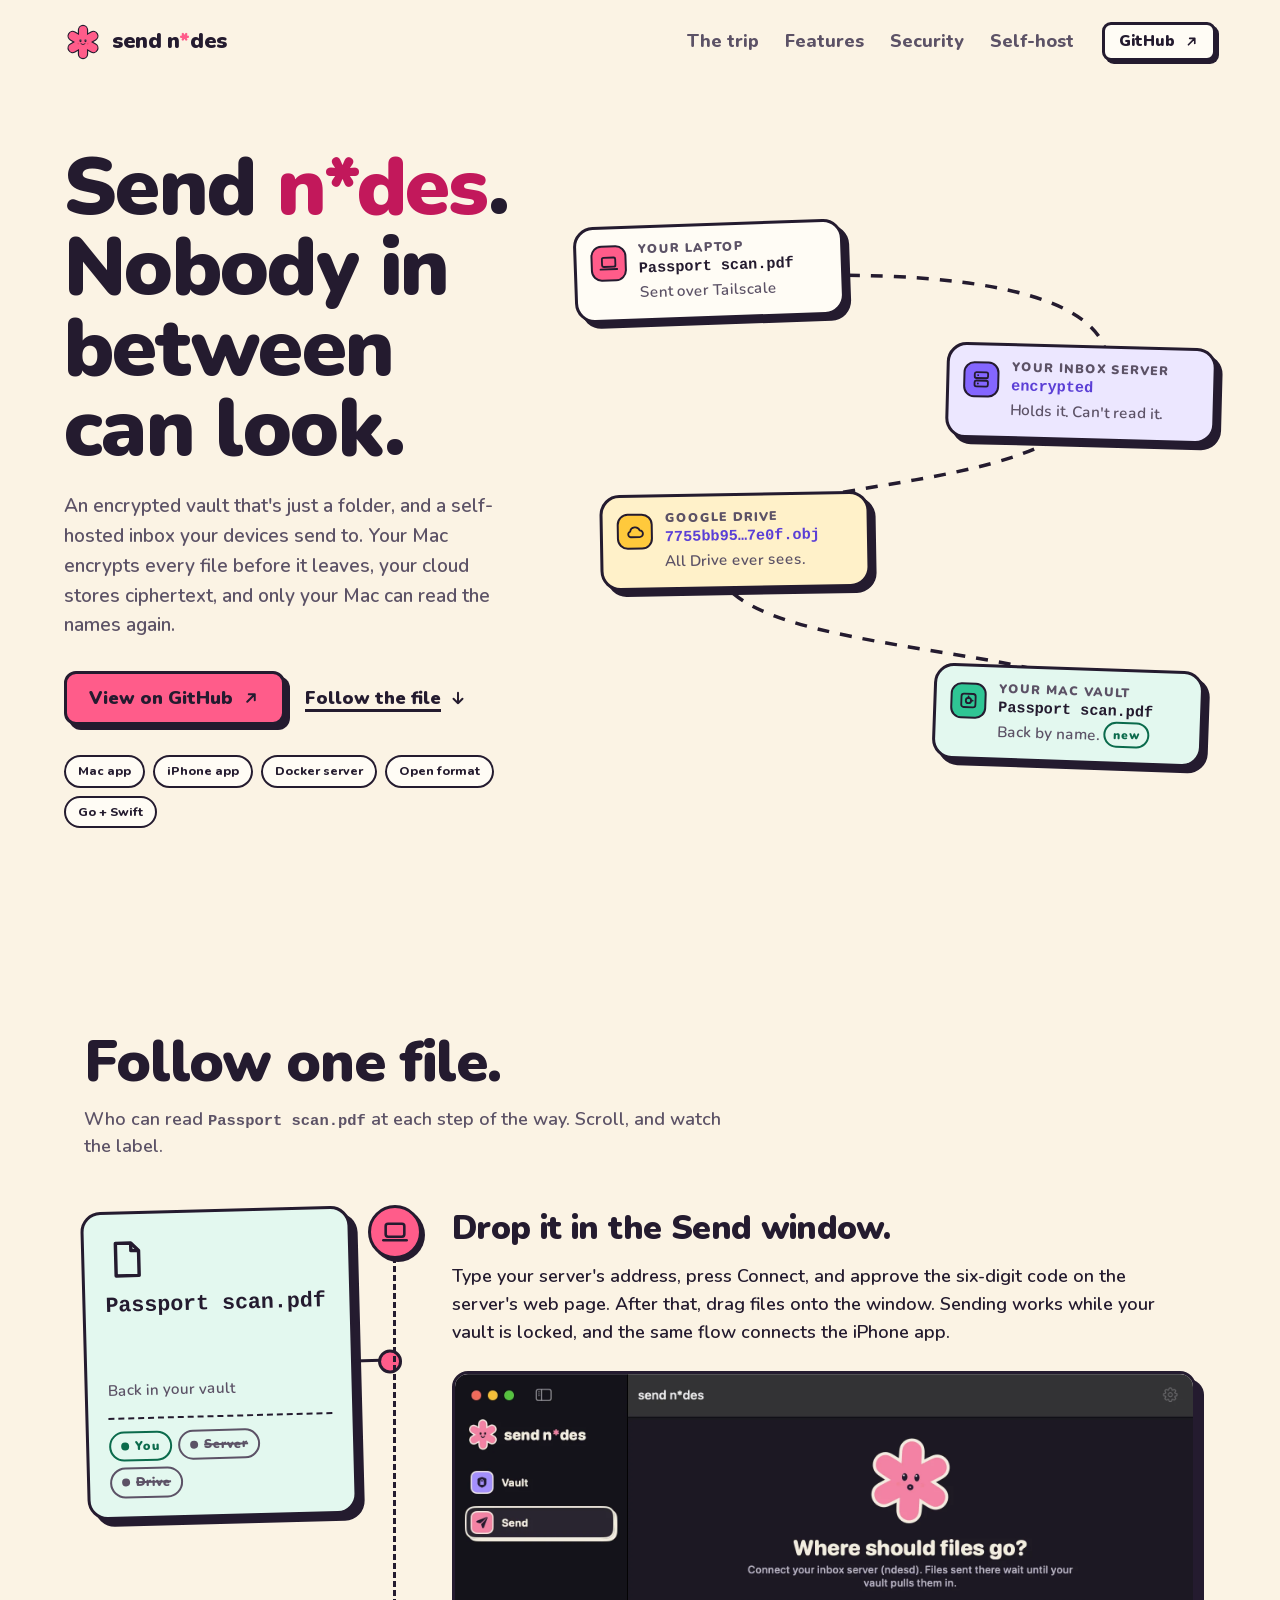
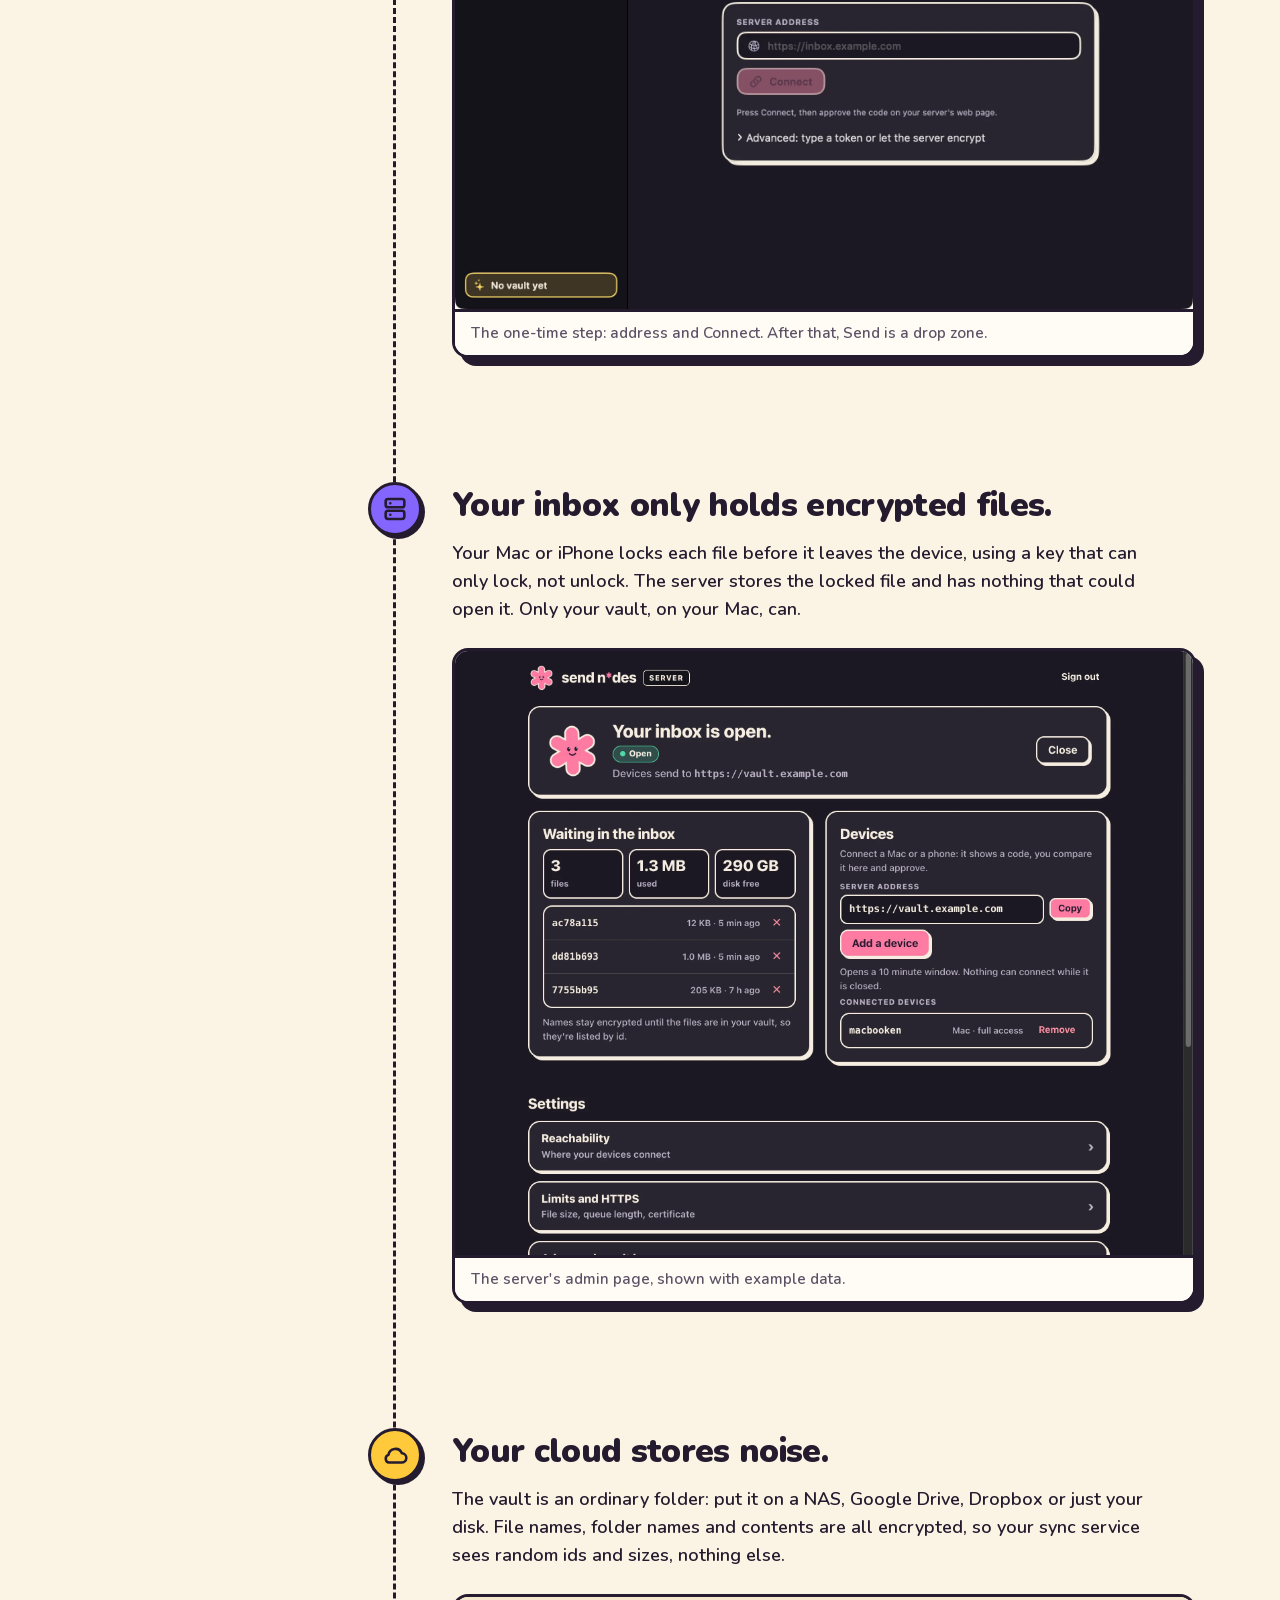
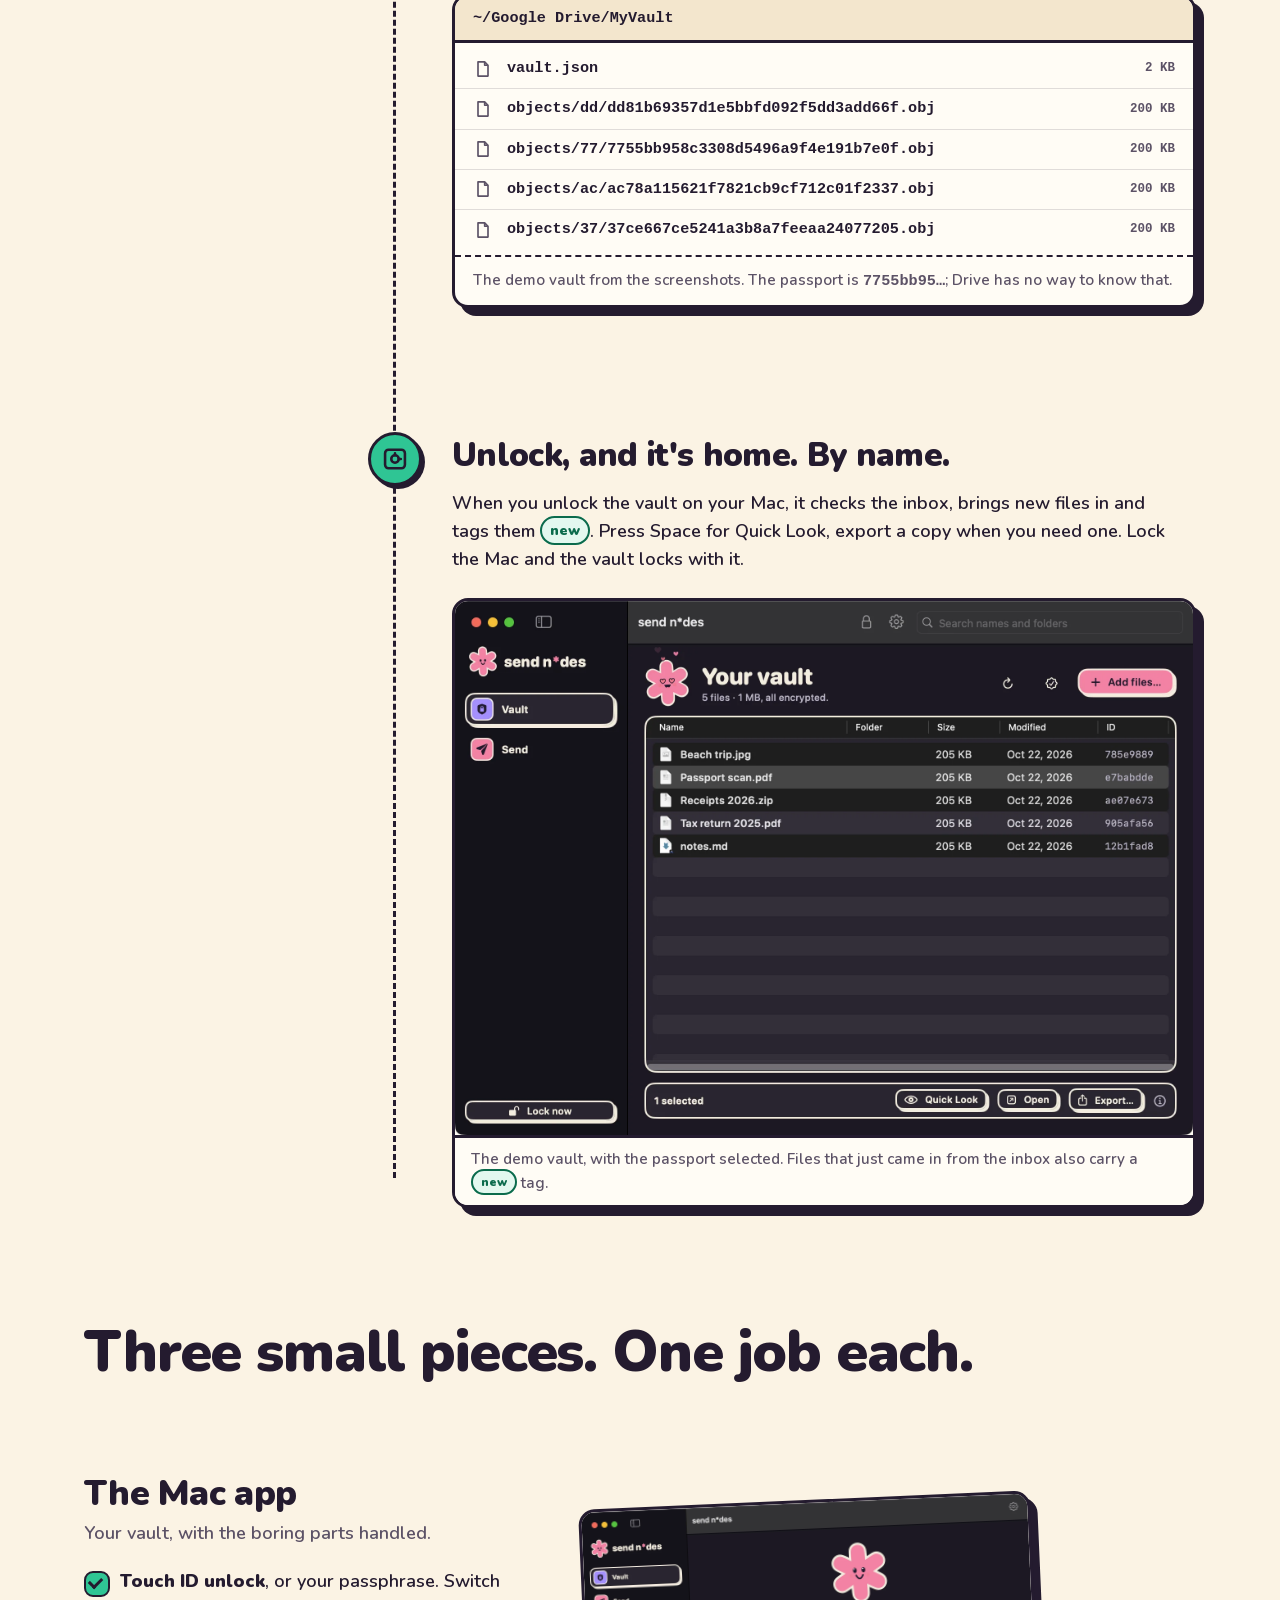
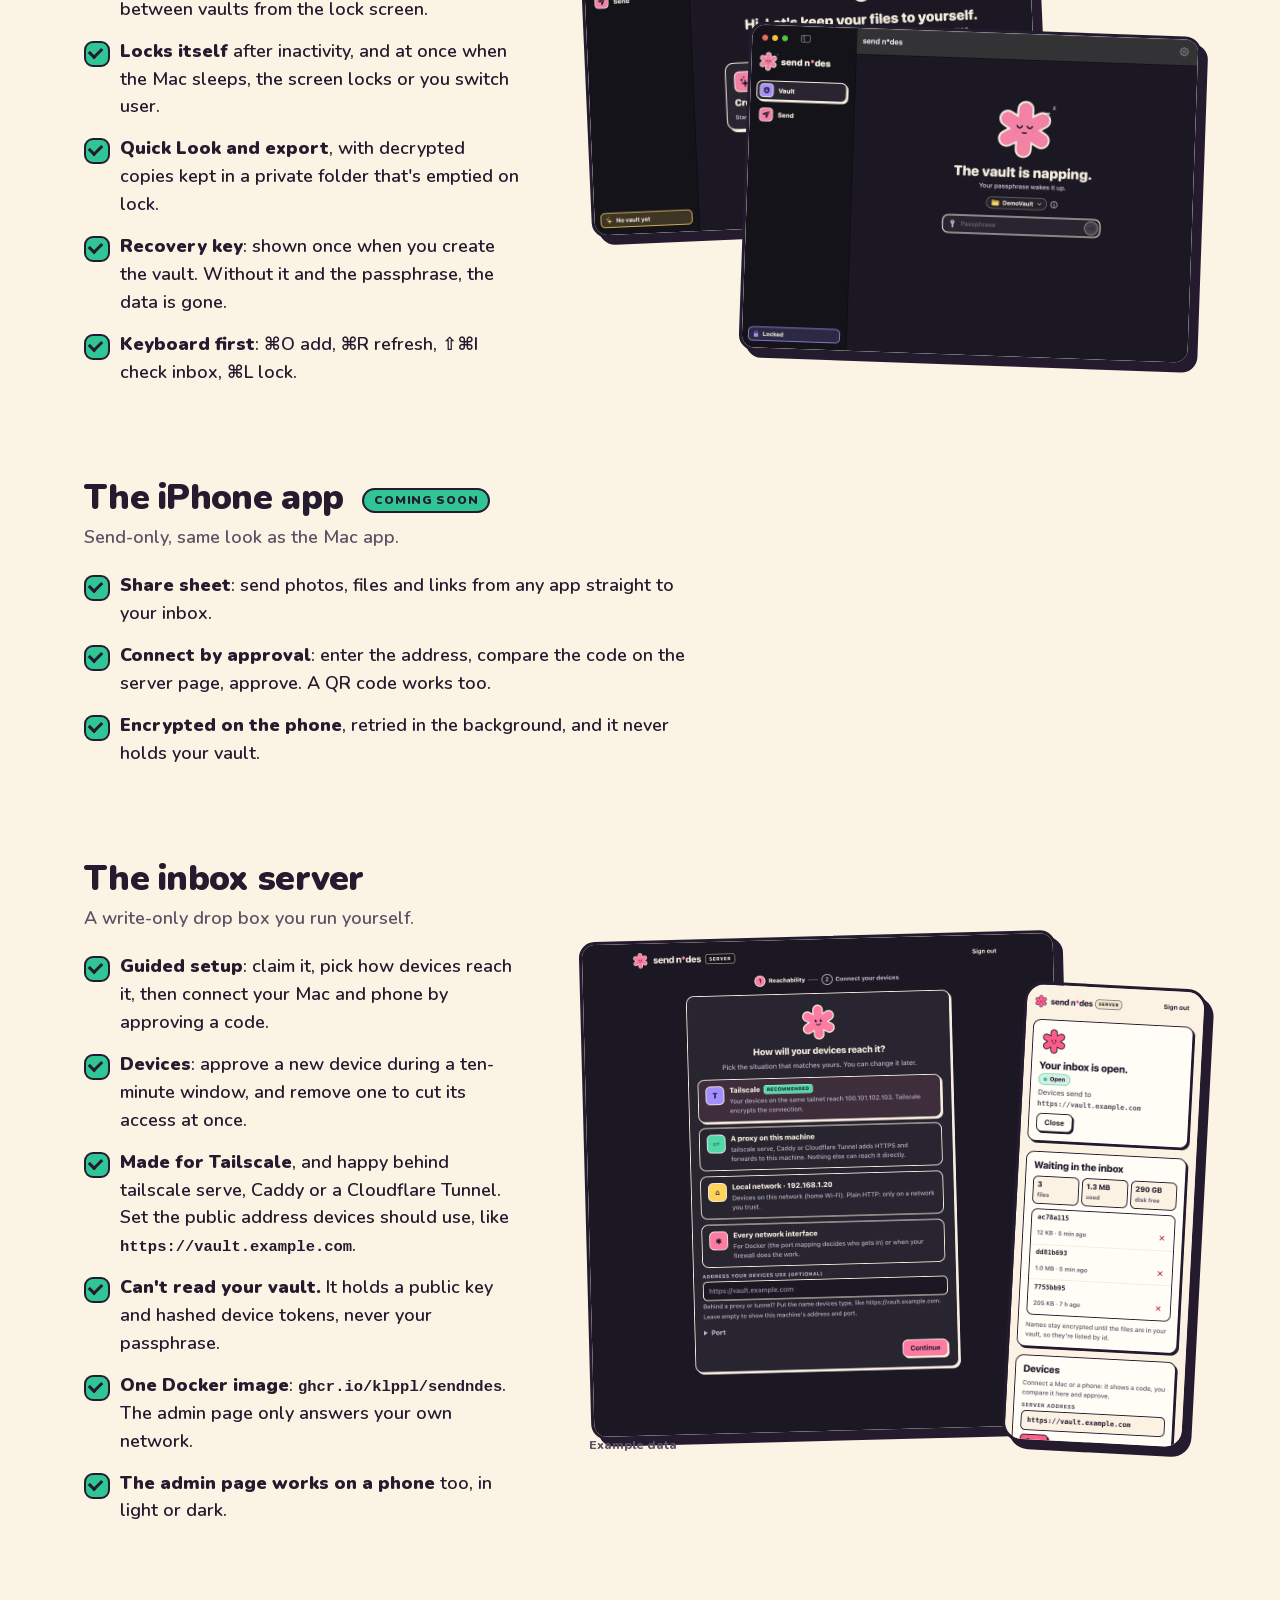
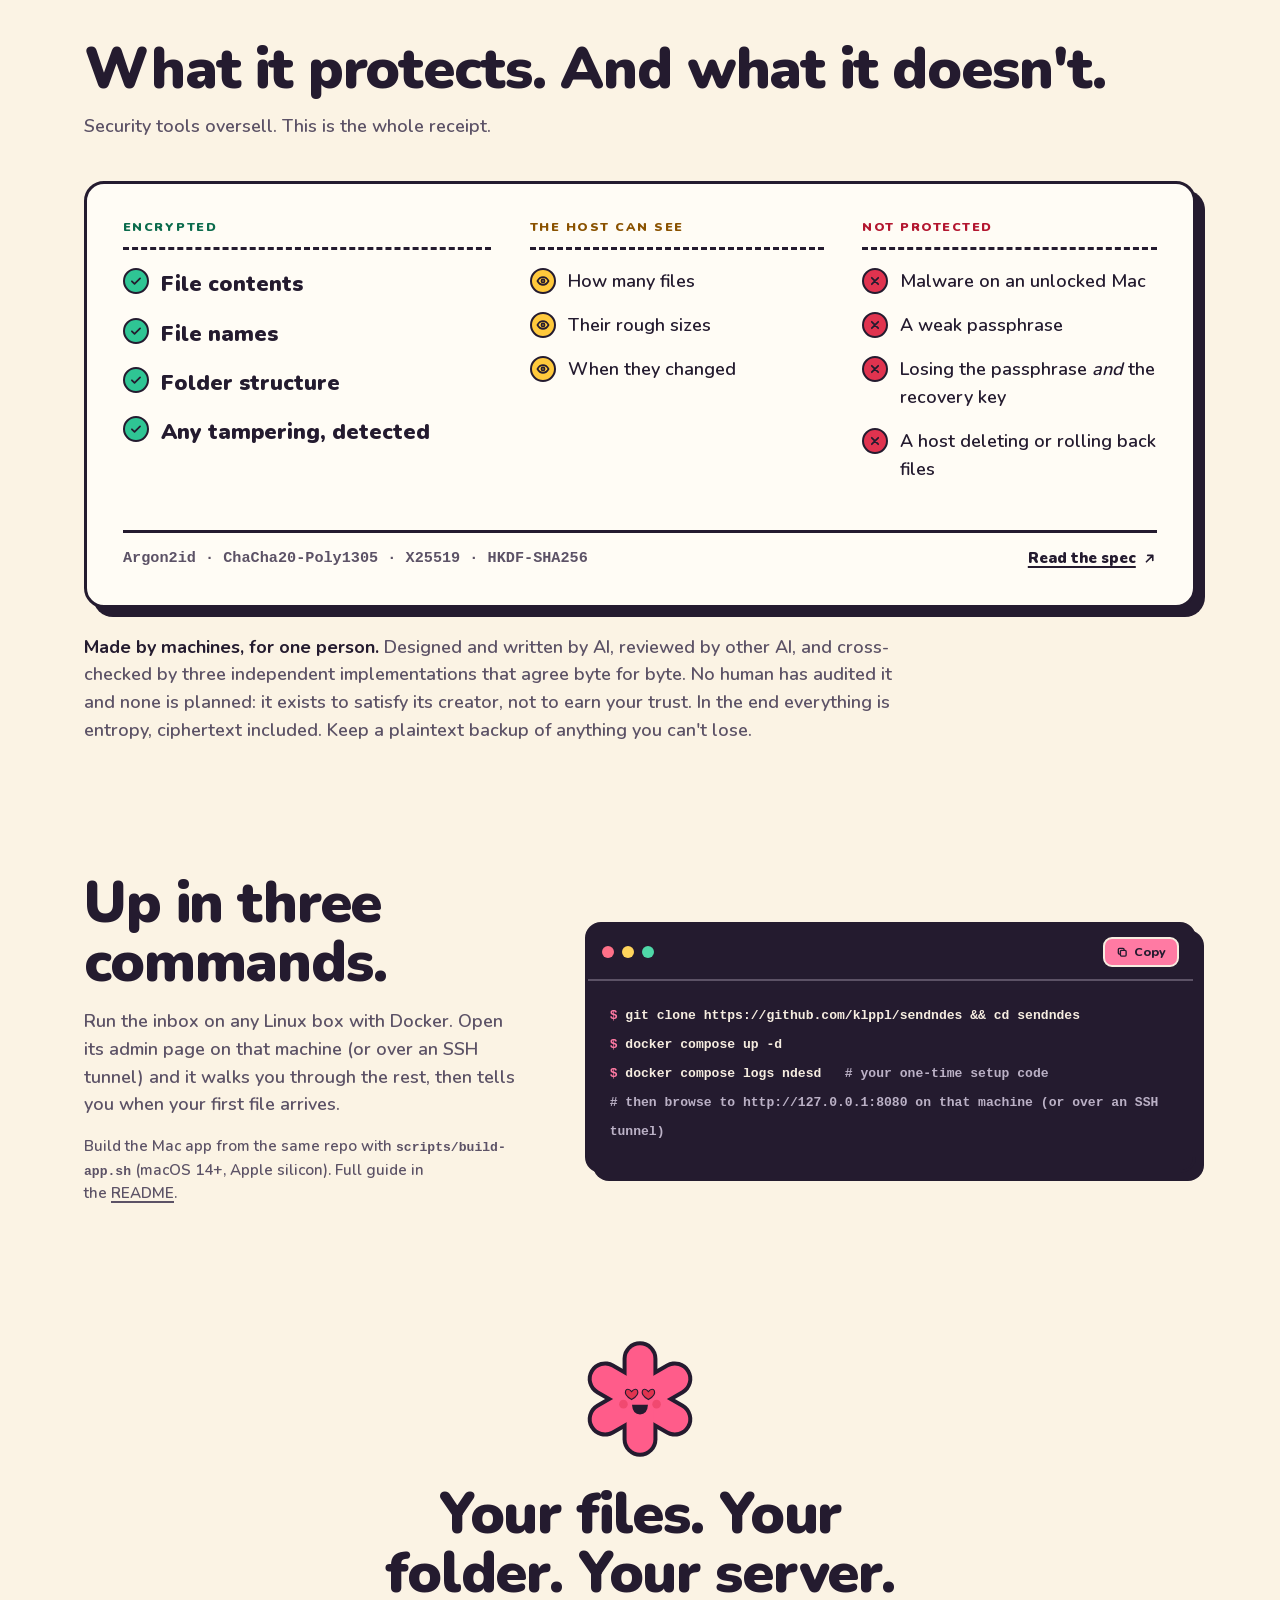
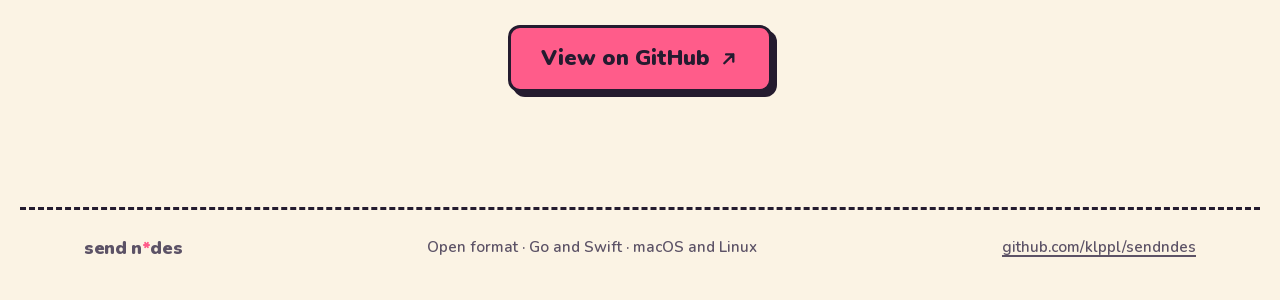
==== commit a8f07a88: "site: drop the Start over mention Co-Authored-By: Claude Sonnet 5.5 <noreply@anthropic.com>" ====
--- a/docs/index.html
+++ b/docs/index.html
@@ -160,7 +160,7 @@
         <h3>The inbox server</h3>
         <p>A write-only drop box you run yourself.</p>
         <ul class="ticks">
-          <li><b>Guided setup</b>: claim it, pick how devices reach it, then connect your Mac and phone by approving a code.</li><li><b>Devices</b>: approve a new device during a ten-minute window, and remove one to cut its access at once. <b>Start over</b> resets the setup if you want a clean slate.</li>
+          <li><b>Guided setup</b>: claim it, pick how devices reach it, then connect your Mac and phone by approving a code.</li><li><b>Devices</b>: approve a new device during a ten-minute window, and remove one to cut its access at once.</li>
           <li><b>Made for Tailscale</b>, and happy behind tailscale serve, Caddy or a Cloudflare Tunnel. Set the public address devices should use, like <code>https://vault.example.com</code>.</li>
           <li><b>Can't read your vault.</b> It holds a public key and hashed device tokens, never your passphrase.</li>
           <li><b>One Docker image</b>: <code>ghcr.io/klppl/sendndes</code>. The admin page only answers your own network.</li>
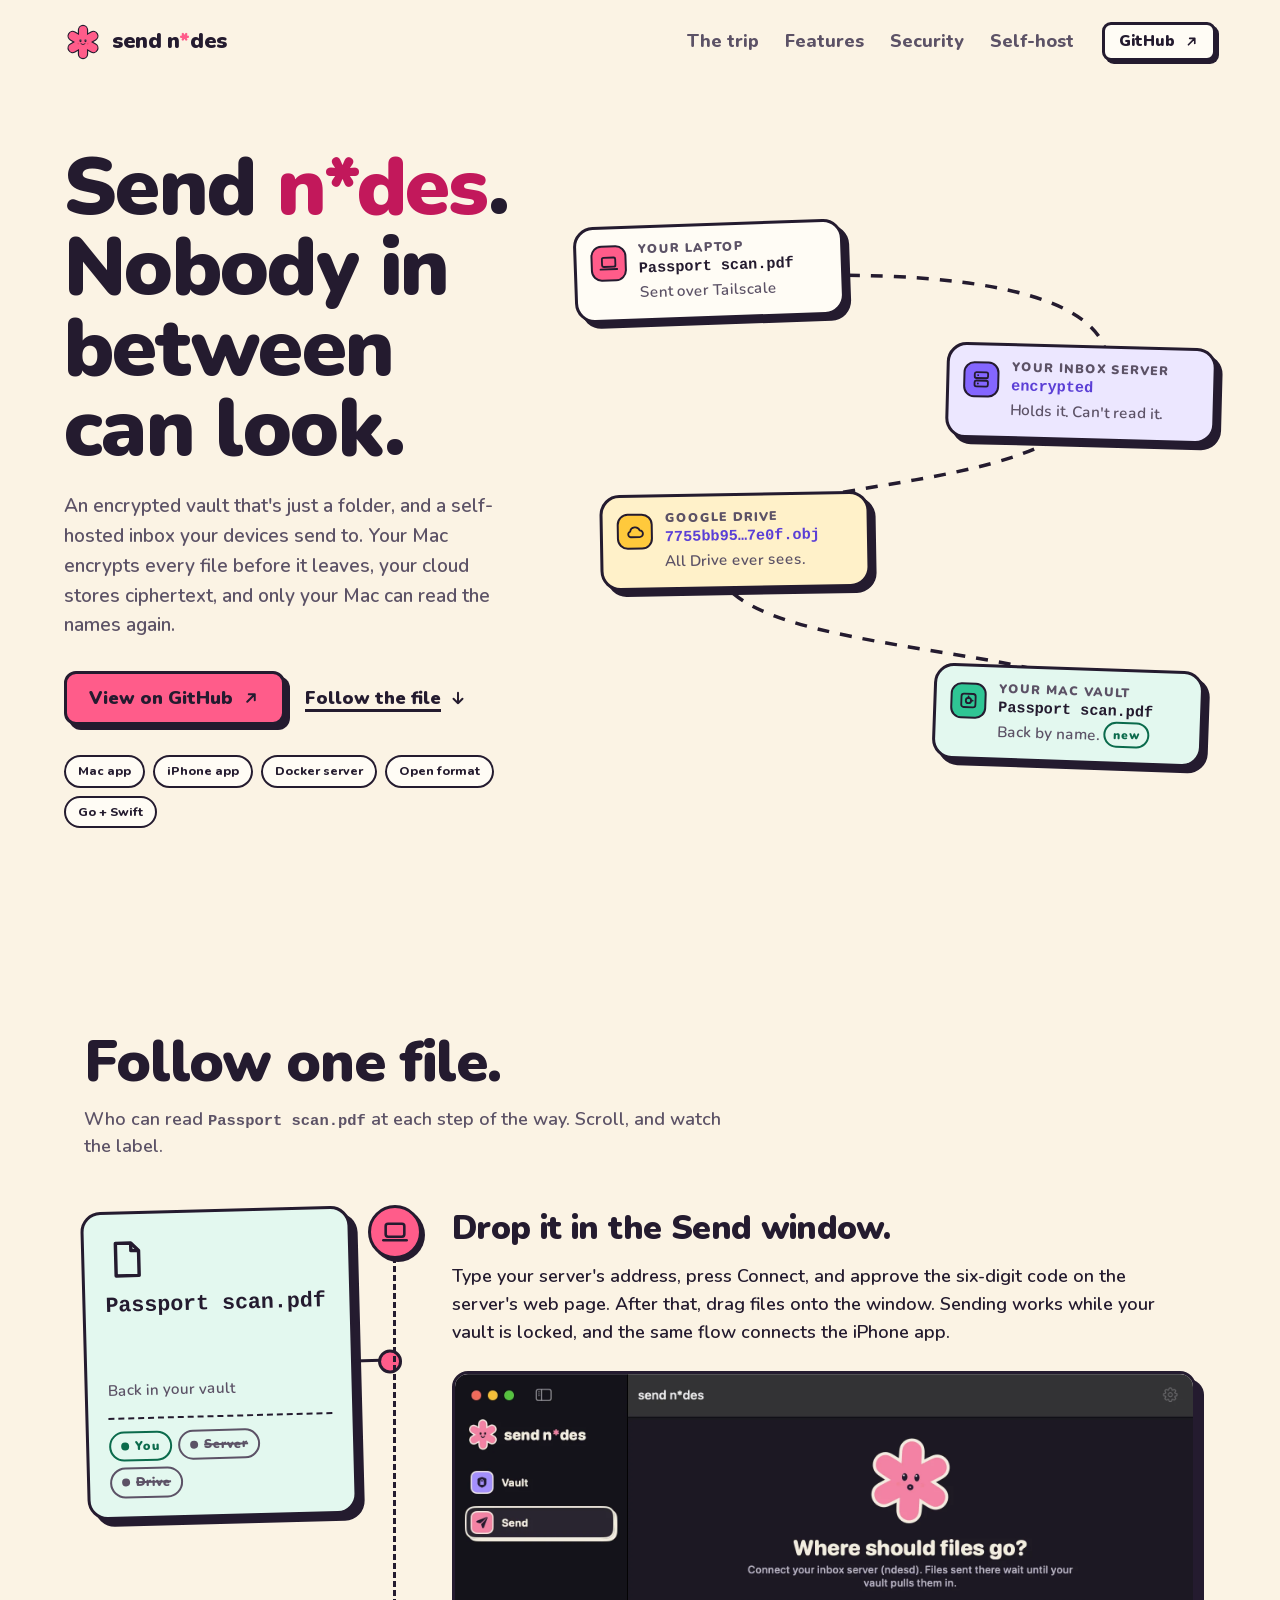
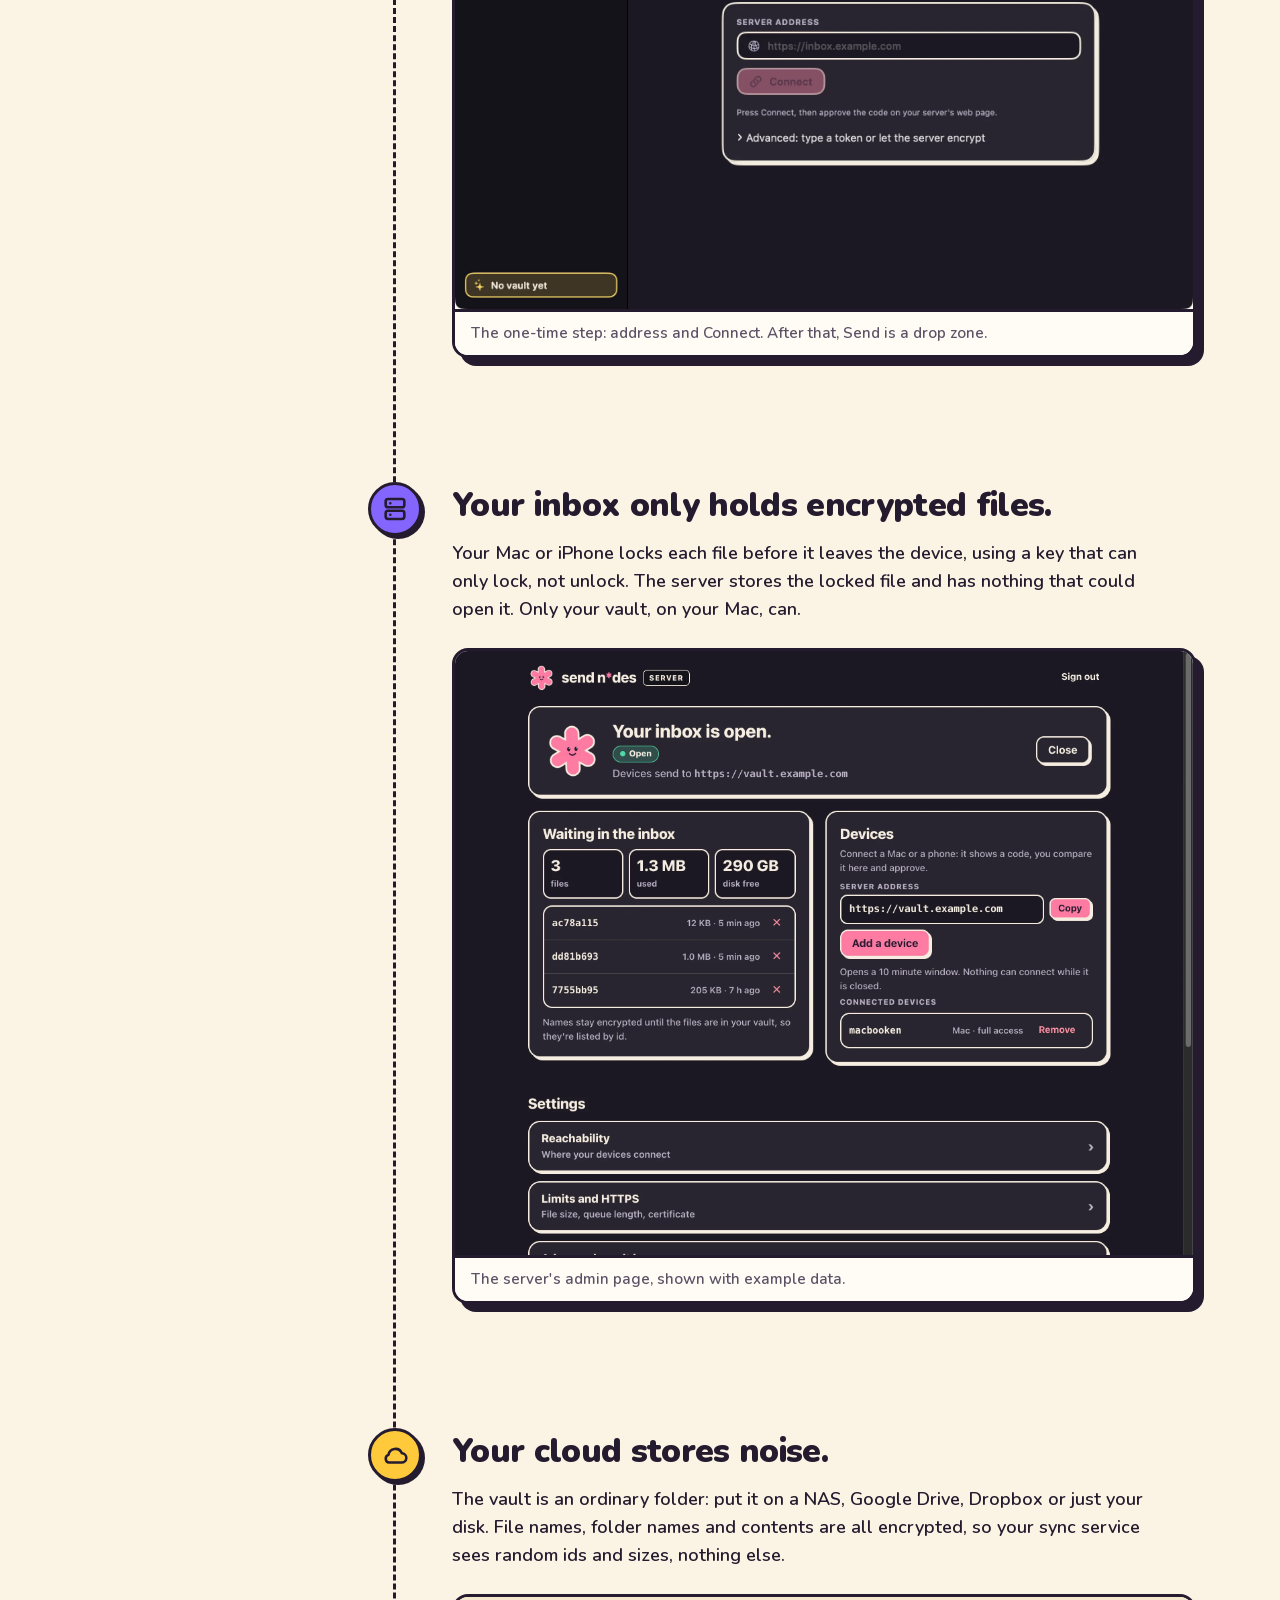
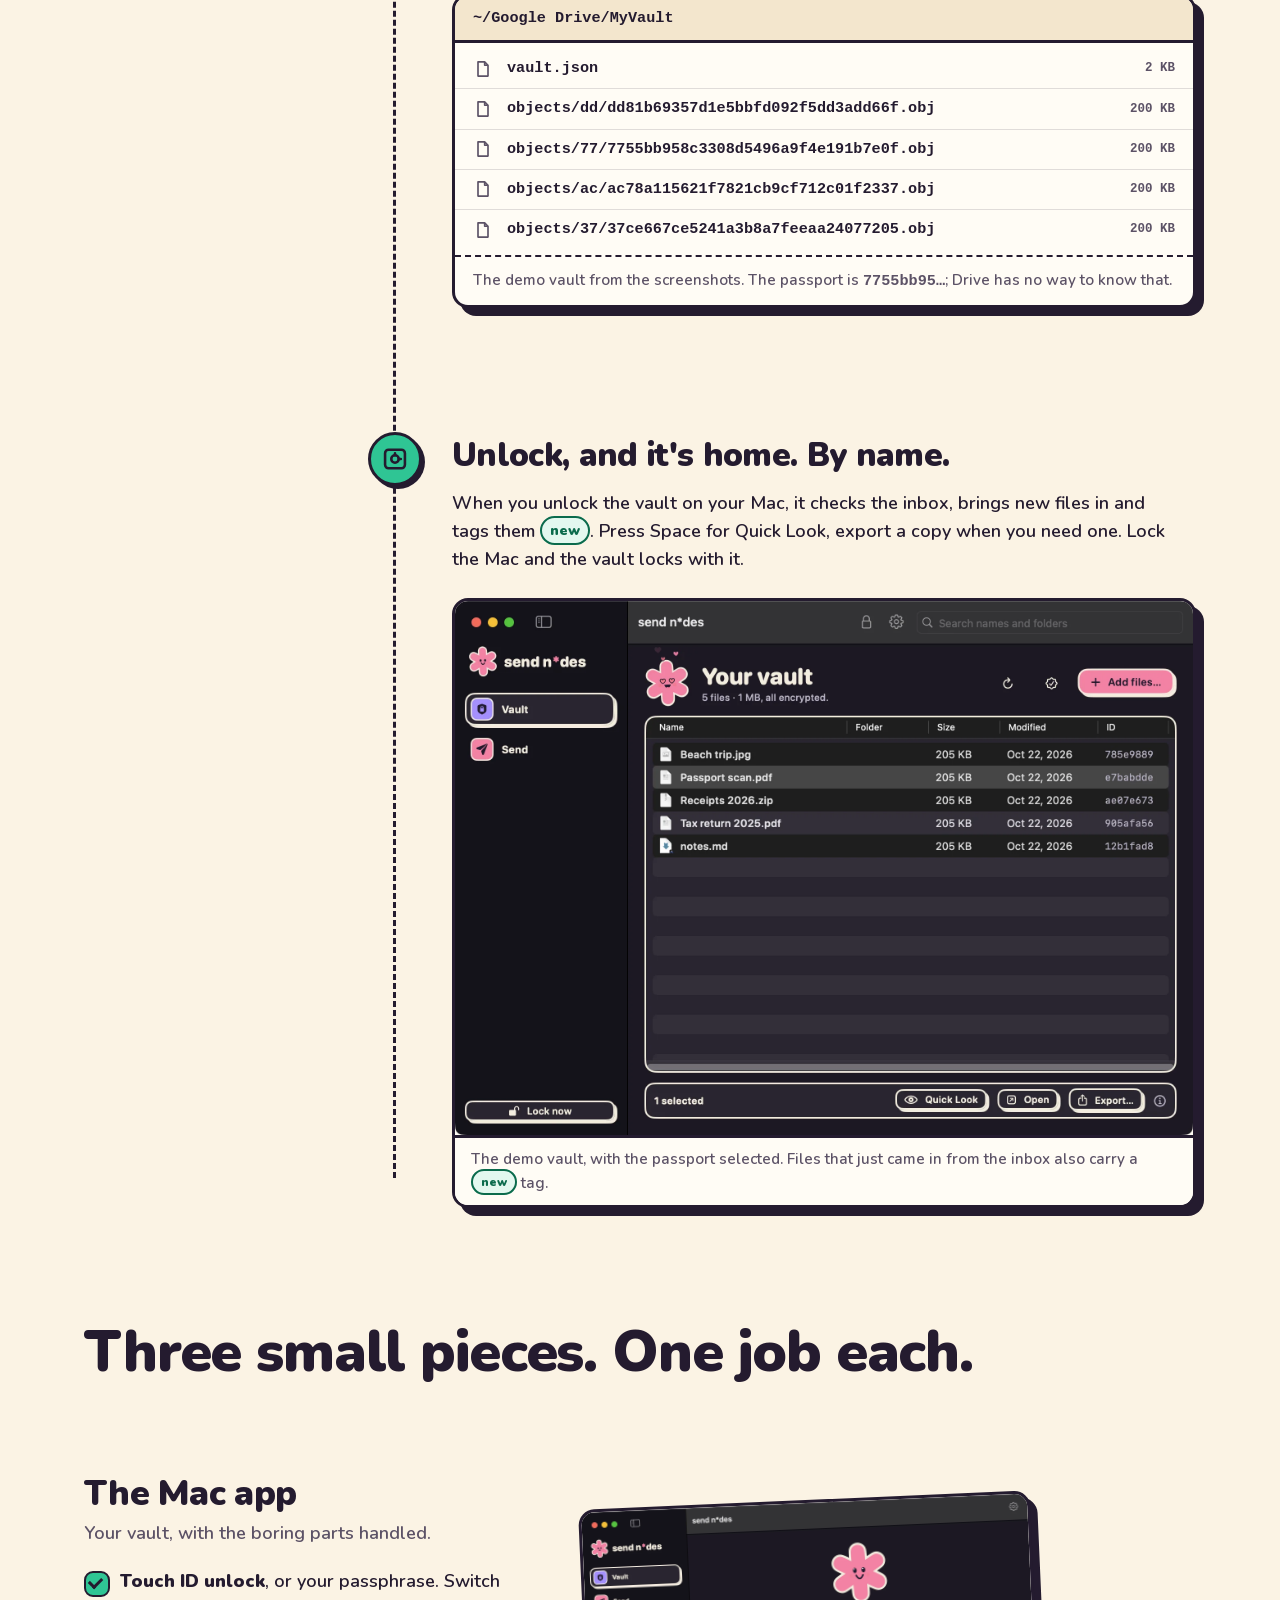
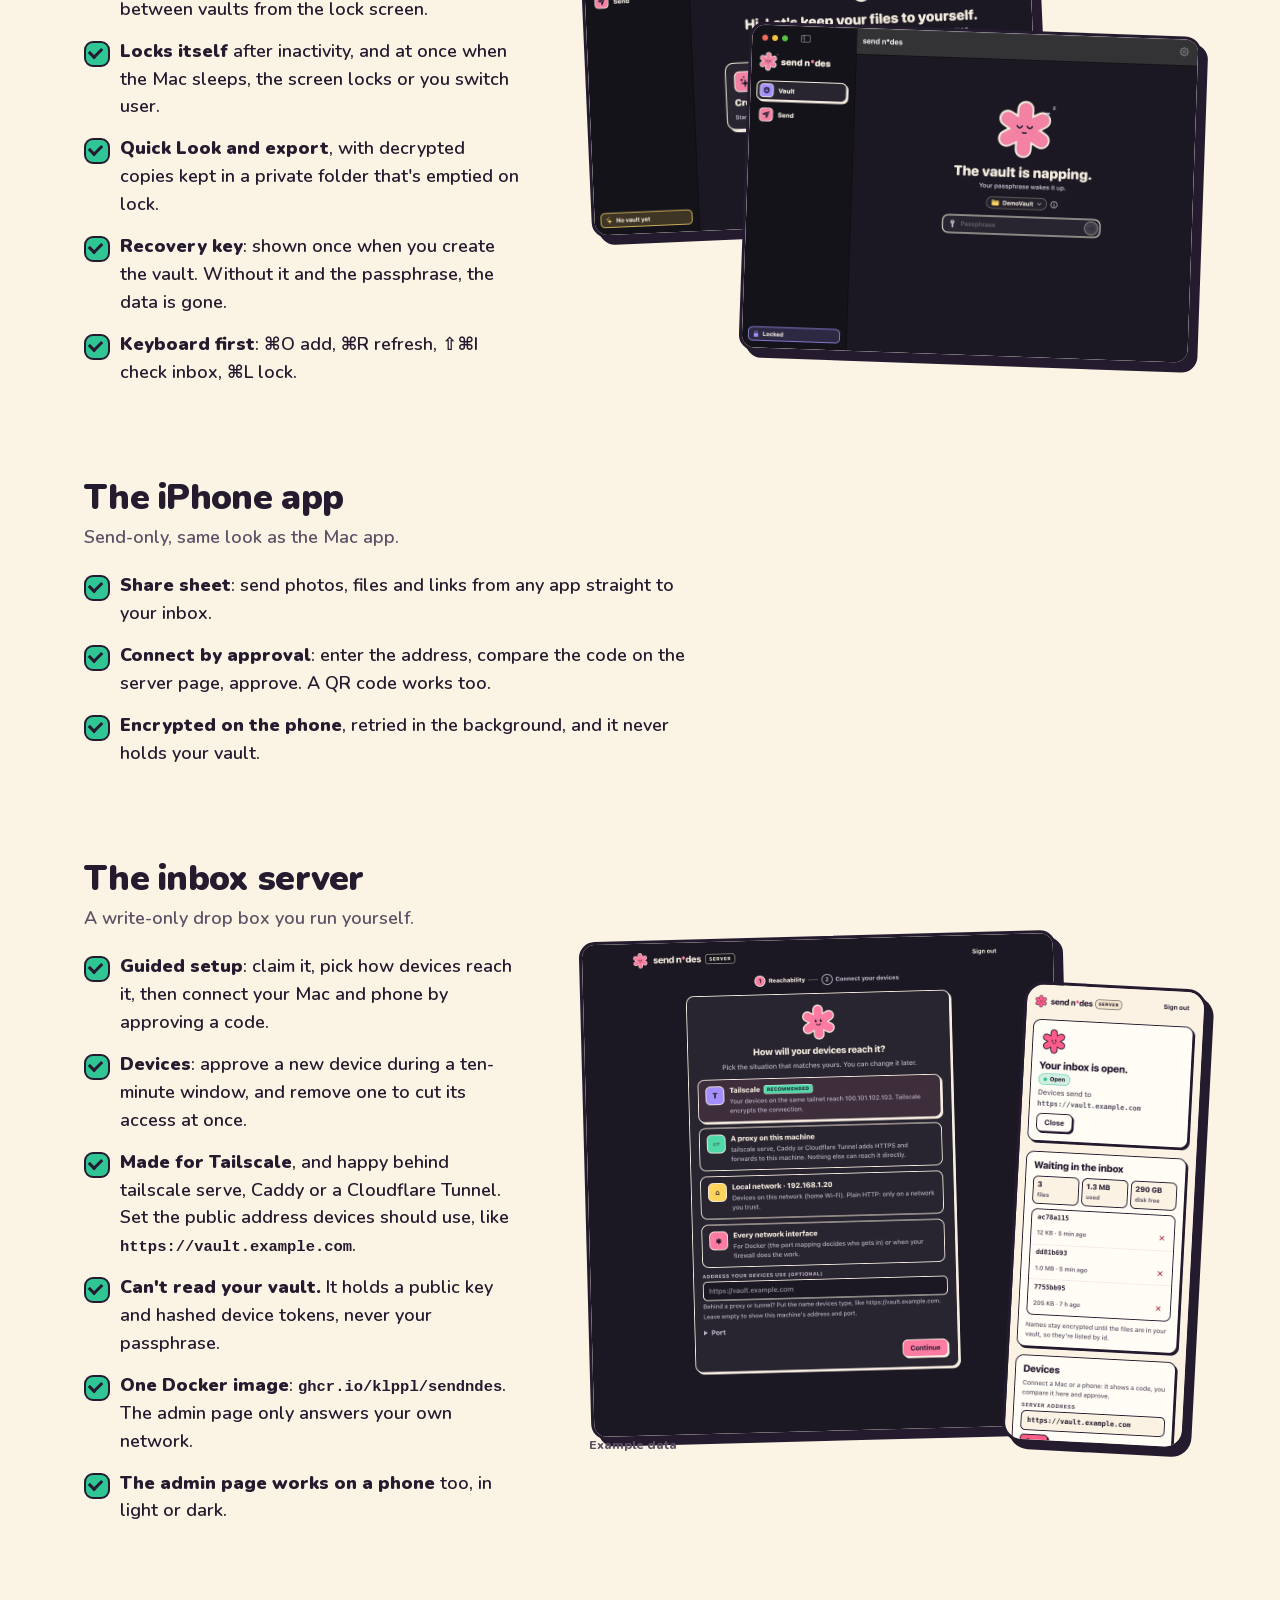
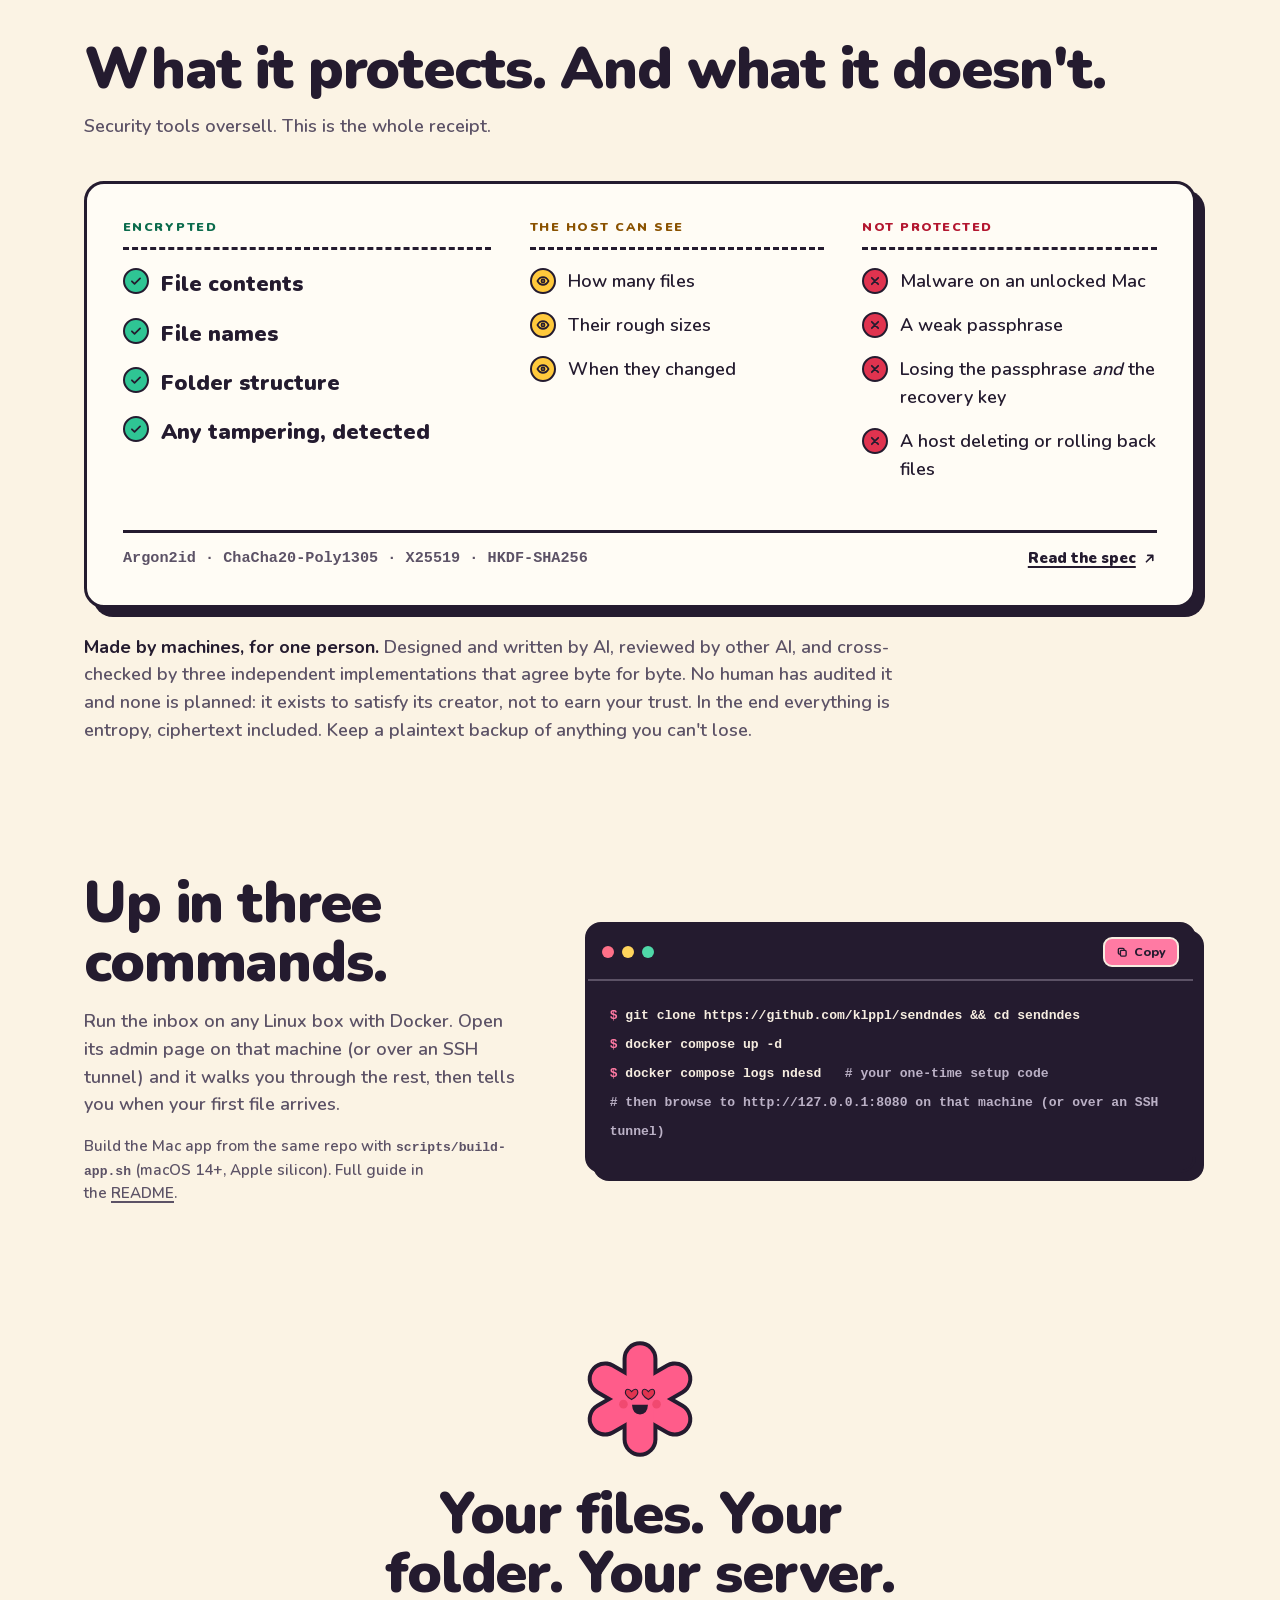
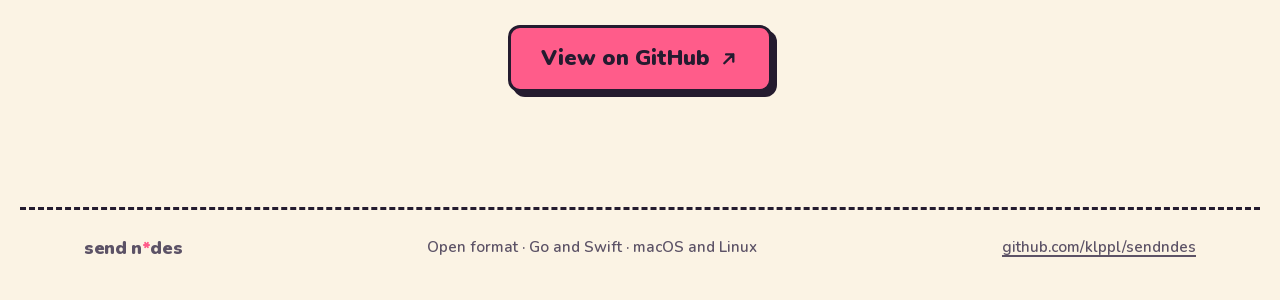
==== commit fb29f14a: "site: iPhone app is out, drop the Coming soon badge Co-Authored-By: Claude Sonnet 5.5 <noreply@anthr" ====
--- a/docs/index.html
+++ b/docs/index.html
@@ -145,7 +145,7 @@
 
     <div class="feature flip">
       <div class="feature-copy">
-        <h3>The iPhone app <span class="soon">Coming soon</span></h3>
+        <h3>The iPhone app</h3>
         <p>Send-only, same look as the Mac app.</p>
         <ul class="ticks">
           <li><b>Share sheet</b>: send photos, files and links from any app straight to your inbox.</li>
--- a/docs/site.css
+++ b/docs/site.css
@@ -159,7 +159,6 @@
 .ticks li::before { content: ""; position: absolute; left: 0; top: 3px; width: 22px; height: 22px; border-radius: 9px; border: 2.5px solid var(--ink); background: var(--mint); }
 .ticks li::after { content: ""; position: absolute; left: 7px; top: 7px; width: 6px; height: 10px; border: solid var(--on-accent); border-width: 0 3px 3px 0; transform: rotate(45deg); }
 .ticks b { font-weight: 900; }
-.soon { display: inline-block; vertical-align: middle; margin-left: 10px; padding: 3px 10px; border: 2.5px solid var(--ink); border-radius: 999px; background: var(--mint); color: var(--on-accent); font-size: 12px; font-weight: 900; letter-spacing: .06em; text-transform: uppercase; }
 
 .contact-sheet { position: relative; aspect-ratio: 4 / 3; }
 .contact-sheet img, .server-shots img { position: absolute; border: 3px solid var(--ink); border-radius: 16px; box-shadow: 7px 7px 0 var(--ink); background: var(--card); }
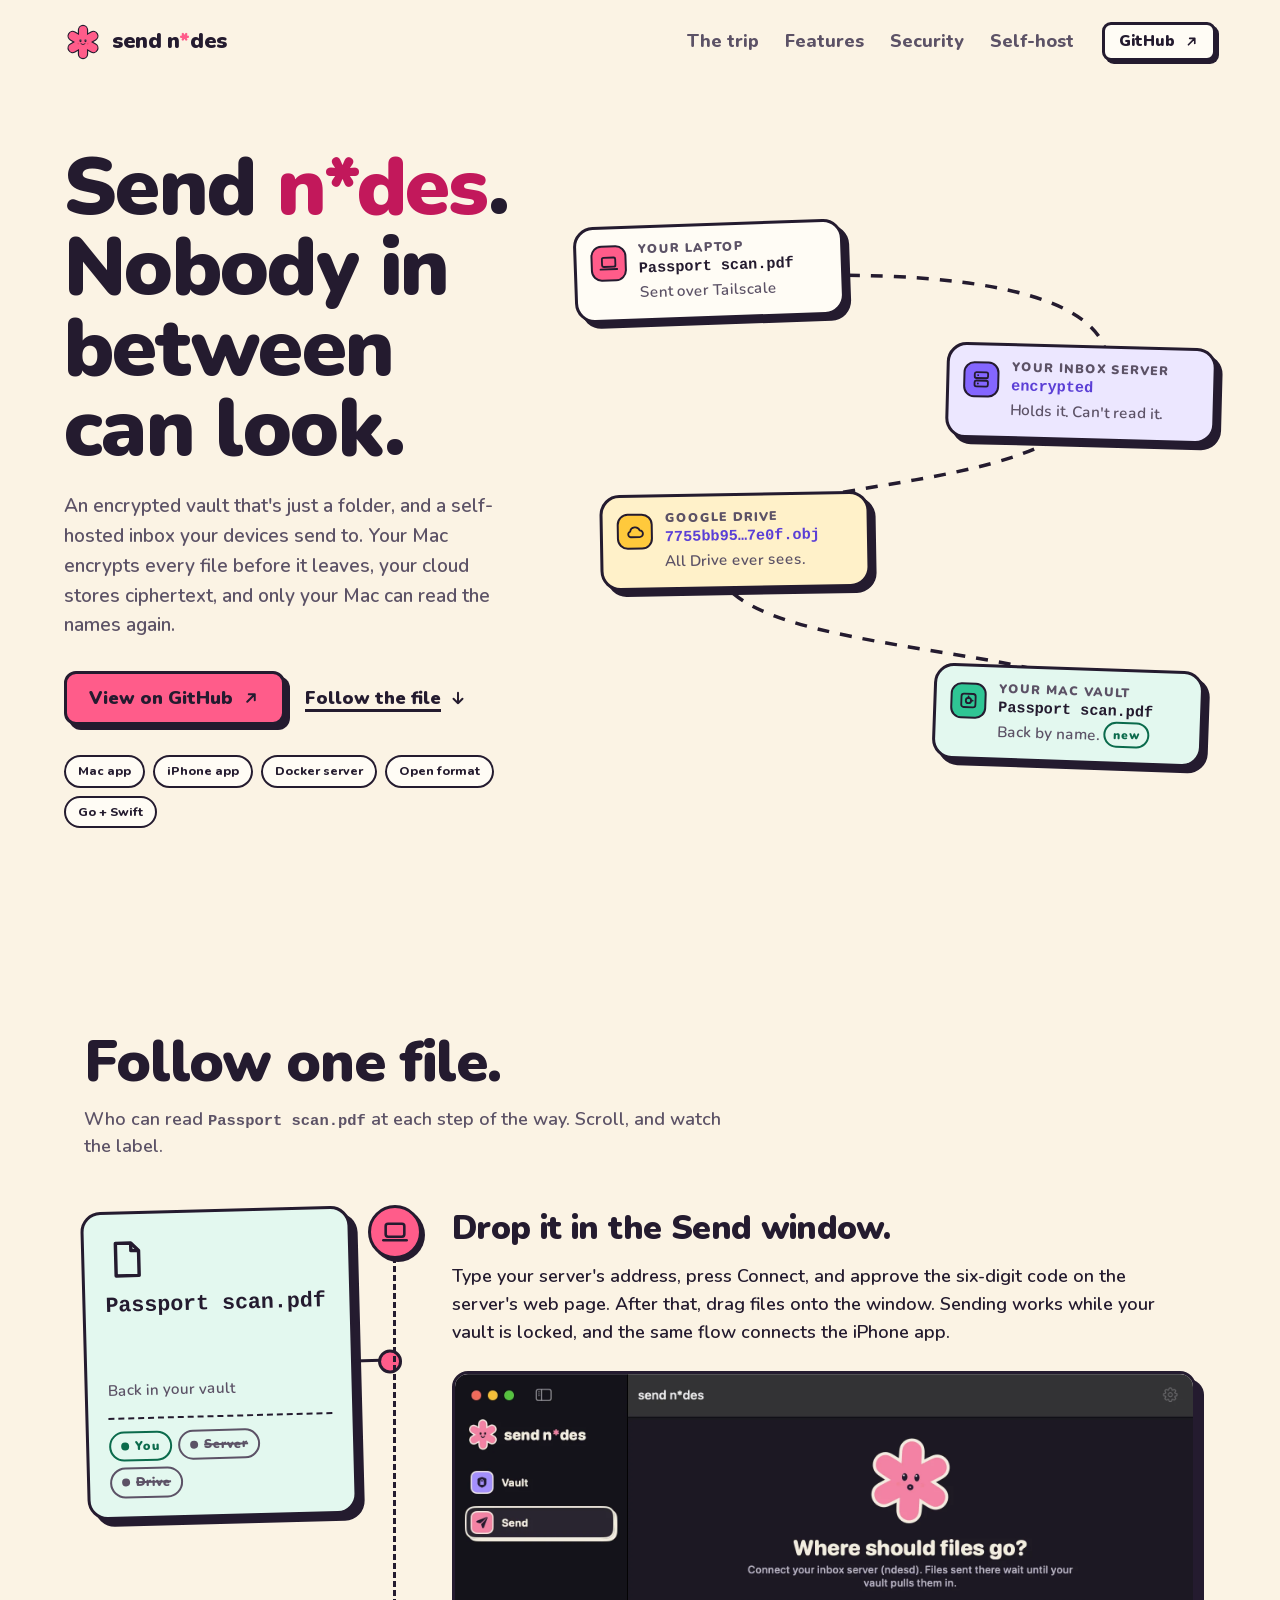
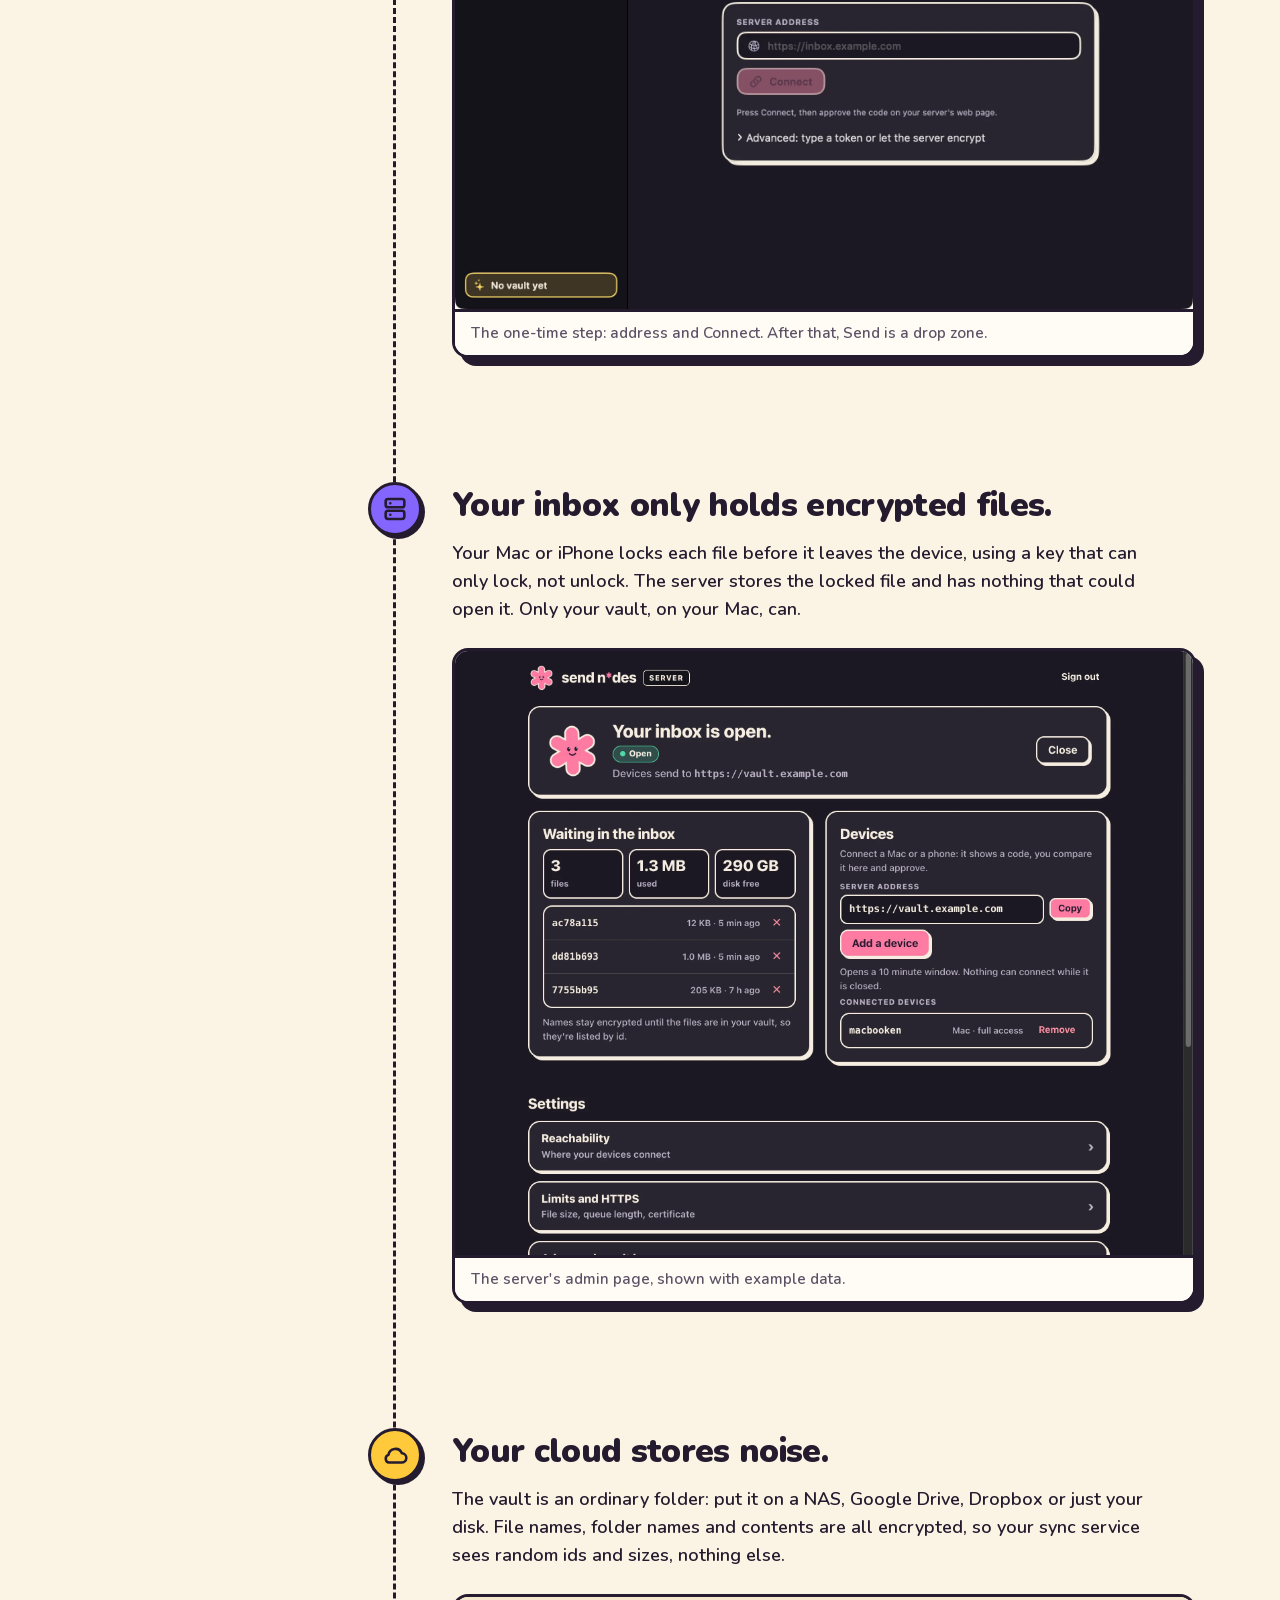
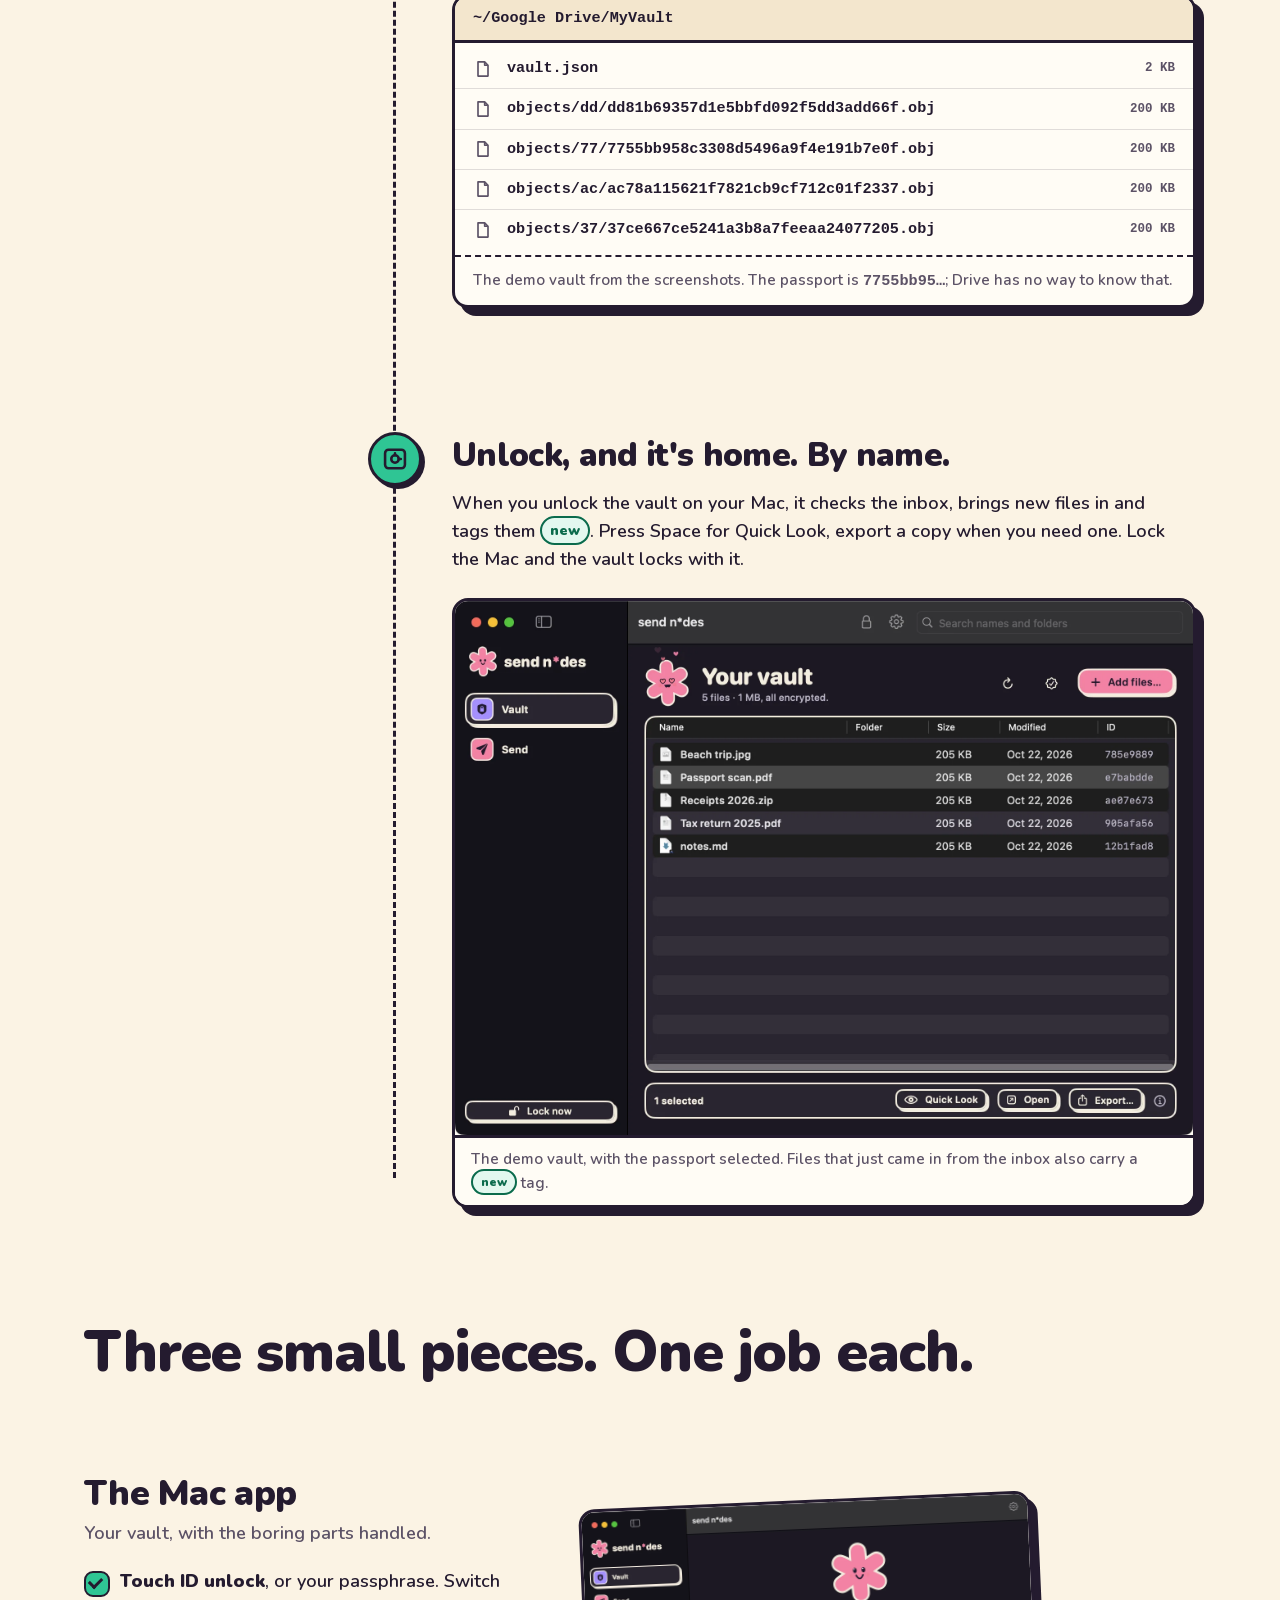
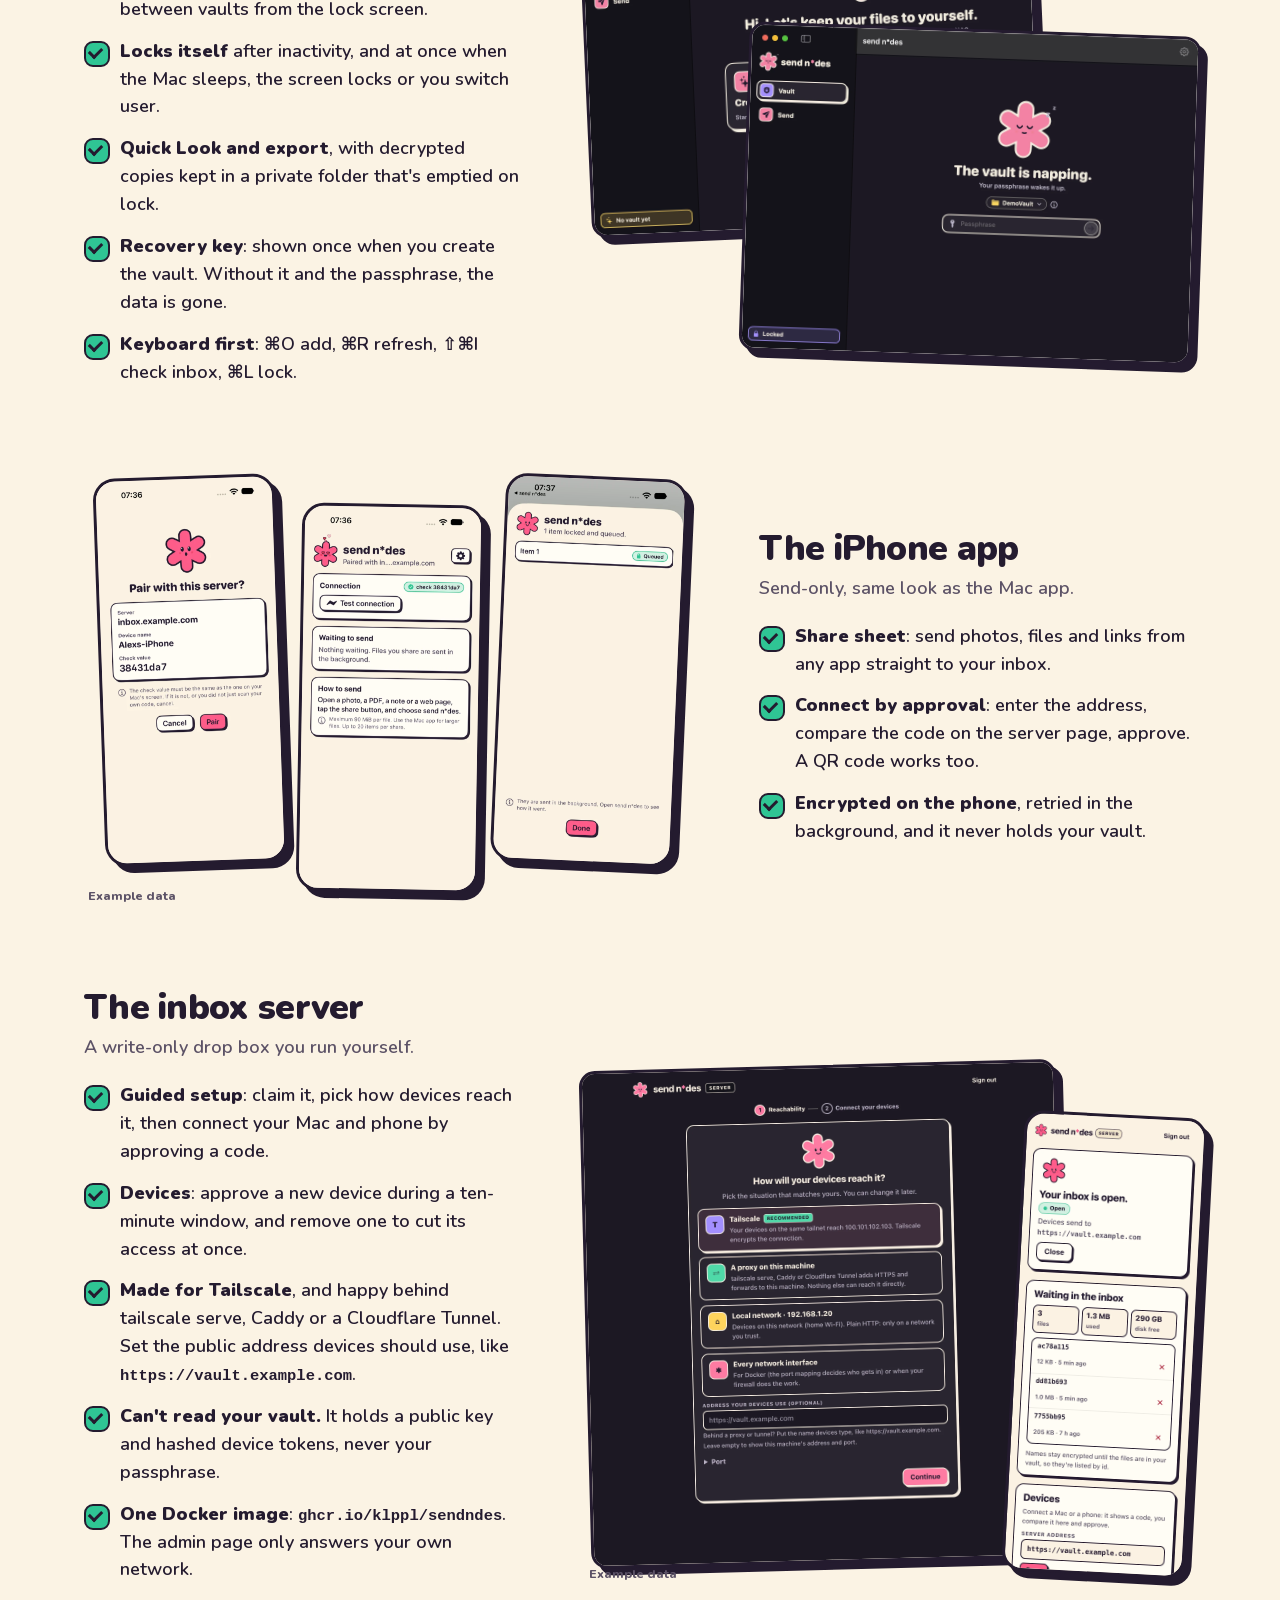
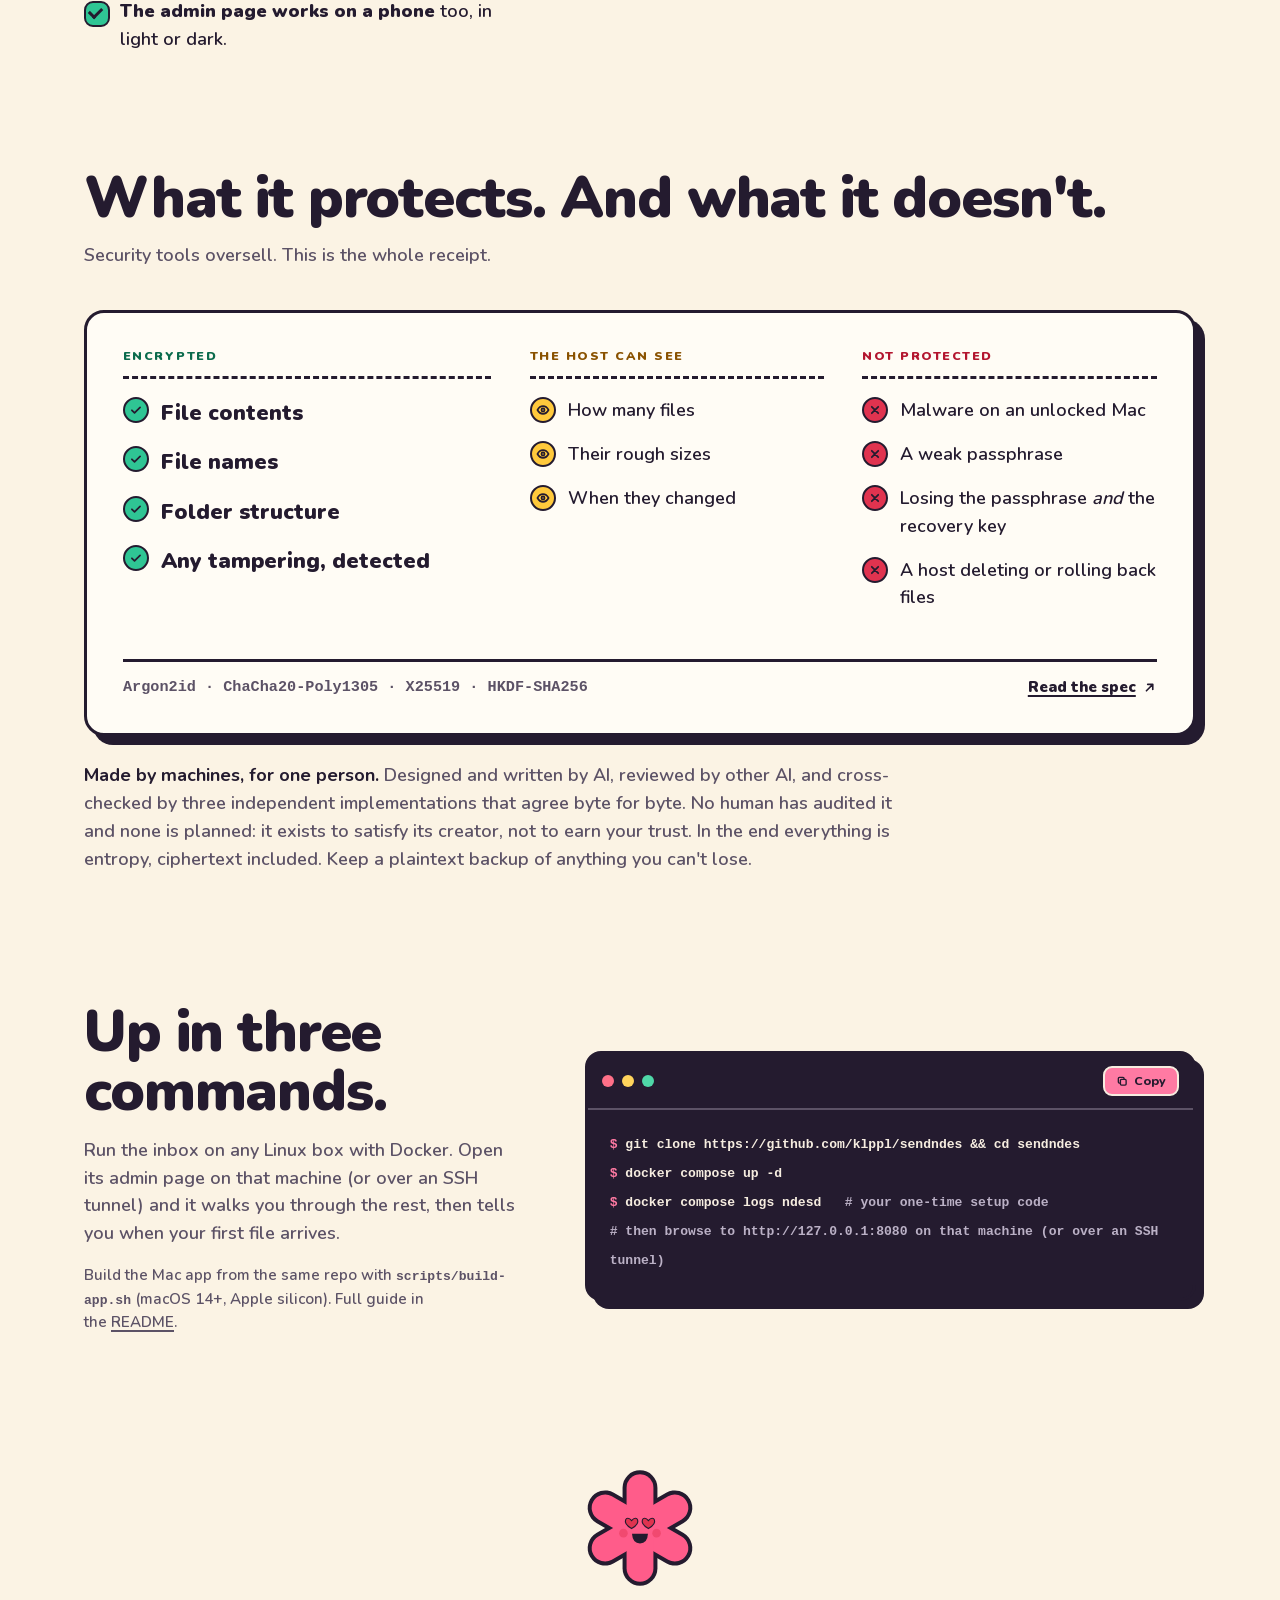
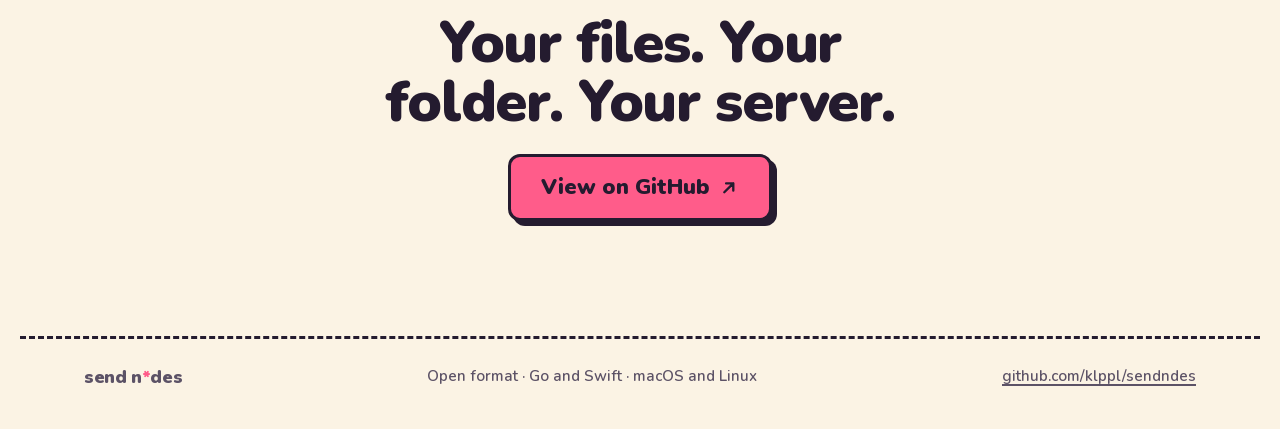
==== commit fef162ea: "site: iPhone app section gets screenshots Three Simulator captures (pair, paired home, share extensi" ====
--- a/docs/index.html
+++ b/docs/index.html
@@ -153,6 +153,12 @@
           <li><b>Encrypted on the phone</b>, retried in the background, and it never holds your vault.</li>
         </ul>
       </div>
+      <div class="phone-shots">
+        <img src="screenshots/ios-pair.webp" width="600" height="1304" loading="lazy" alt="The iPhone app asking to pair with a server, showing the server, device name and a check value">
+        <img src="screenshots/ios-home.webp" width="600" height="1304" loading="lazy" alt="The iPhone app paired with a server, with a Test connection button">
+        <img src="screenshots/ios-share.webp" width="600" height="1304" loading="lazy" alt="The share sheet extension showing one item locked and queued">
+        <span class="example-note">Example data</span>
+      </div>
     </div>
 
     <div class="feature">
--- a/docs/site.css
+++ b/docs/site.css
@@ -167,6 +167,11 @@
 .server-shots { position: relative; aspect-ratio: 6 / 5; }
 .server-shots .wide { width: 78%; left: 0; top: 0; transform: rotate(-1.5deg); }
 .server-shots .phone { width: 30%; right: 0; bottom: 0; transform: rotate(3deg); border-radius: 20px; z-index: 2; }
+.phone-shots { position: relative; display: flex; gap: 3%; justify-content: center; align-items: flex-start; padding: 0 2% 32px; }
+.phone-shots img { width: 31%; height: auto; border: 3px solid var(--ink); border-radius: 22px; box-shadow: 7px 7px 0 var(--ink); background: var(--card); }
+.phone-shots img:nth-child(1) { transform: rotate(-2deg); }
+.phone-shots img:nth-child(2) { transform: translateY(28px) rotate(1deg); z-index: 2; }
+.phone-shots img:nth-child(3) { transform: rotate(2.5deg); }
 
 /* ---------- security receipt ---------- */
 .receipt { margin-top: 40px; background: var(--card); border: 3px solid var(--ink); border-radius: 20px; box-shadow: 9px 9px 0 var(--ink);
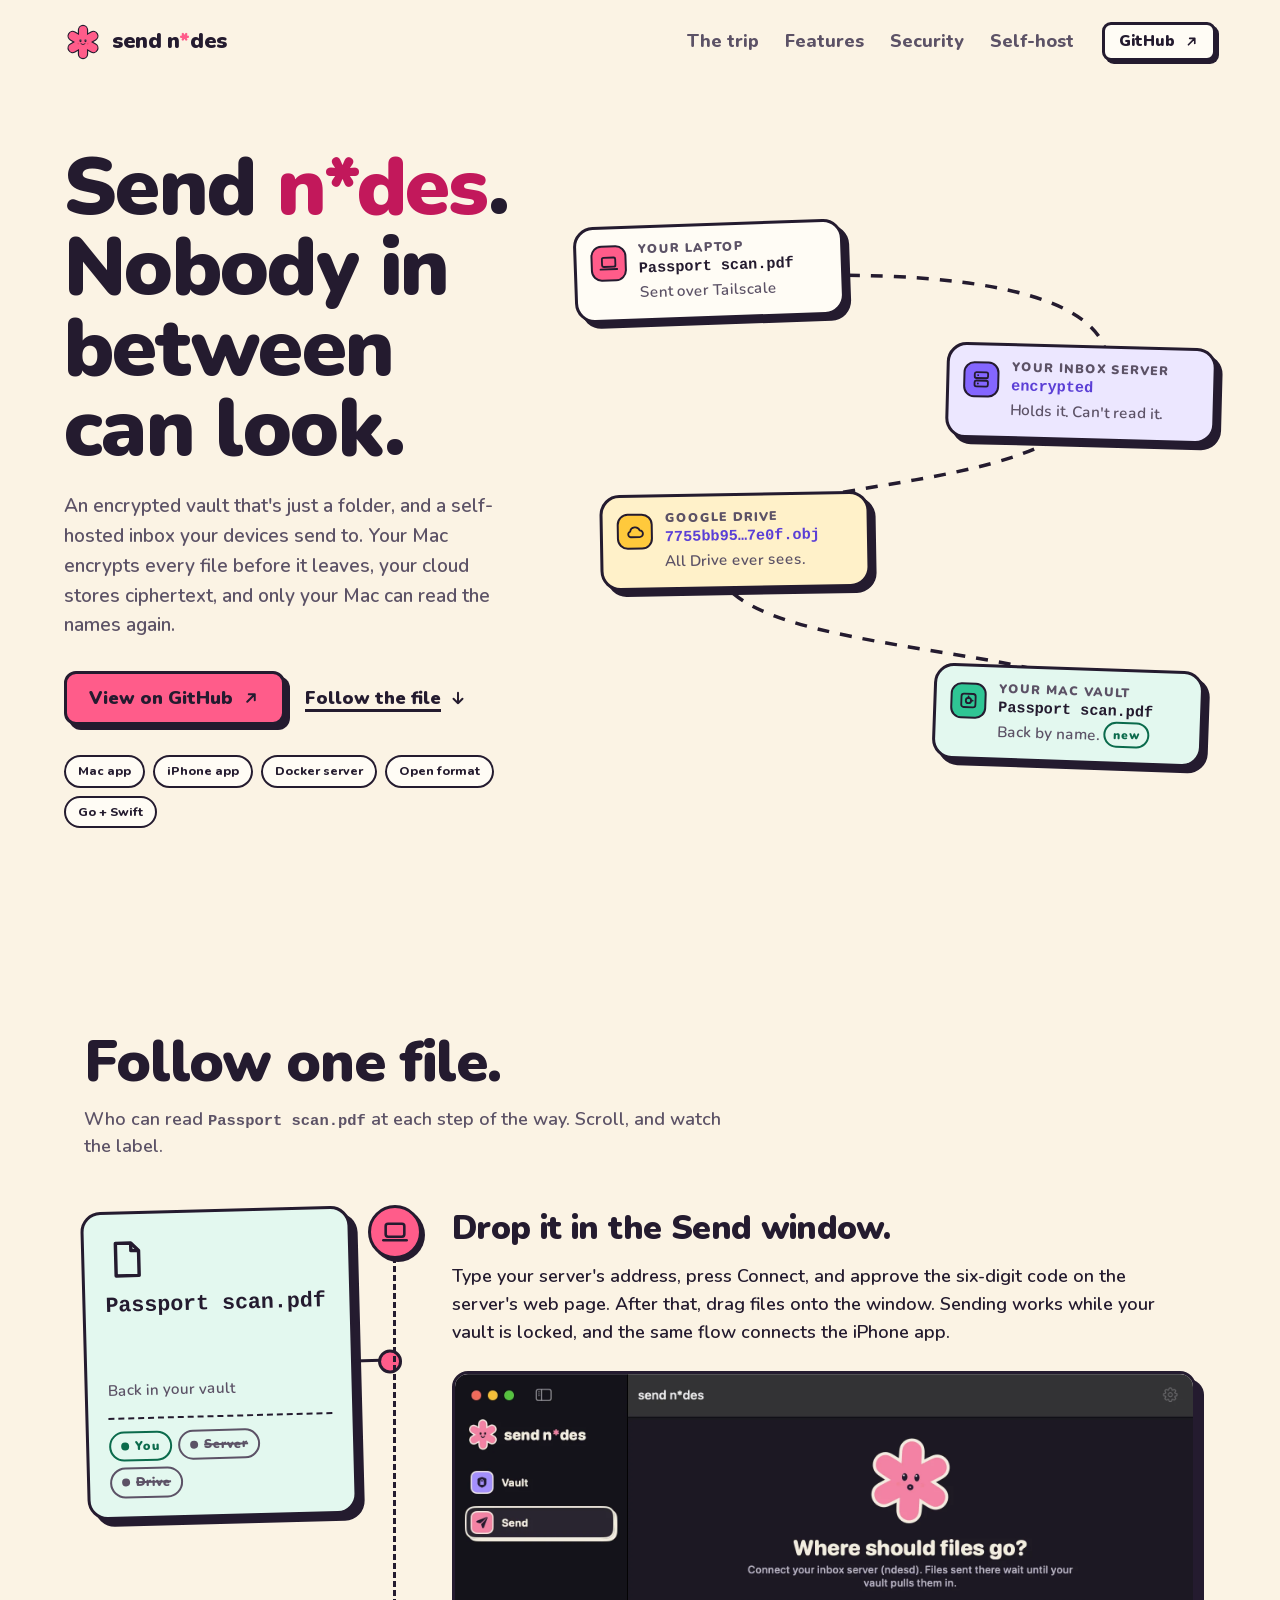
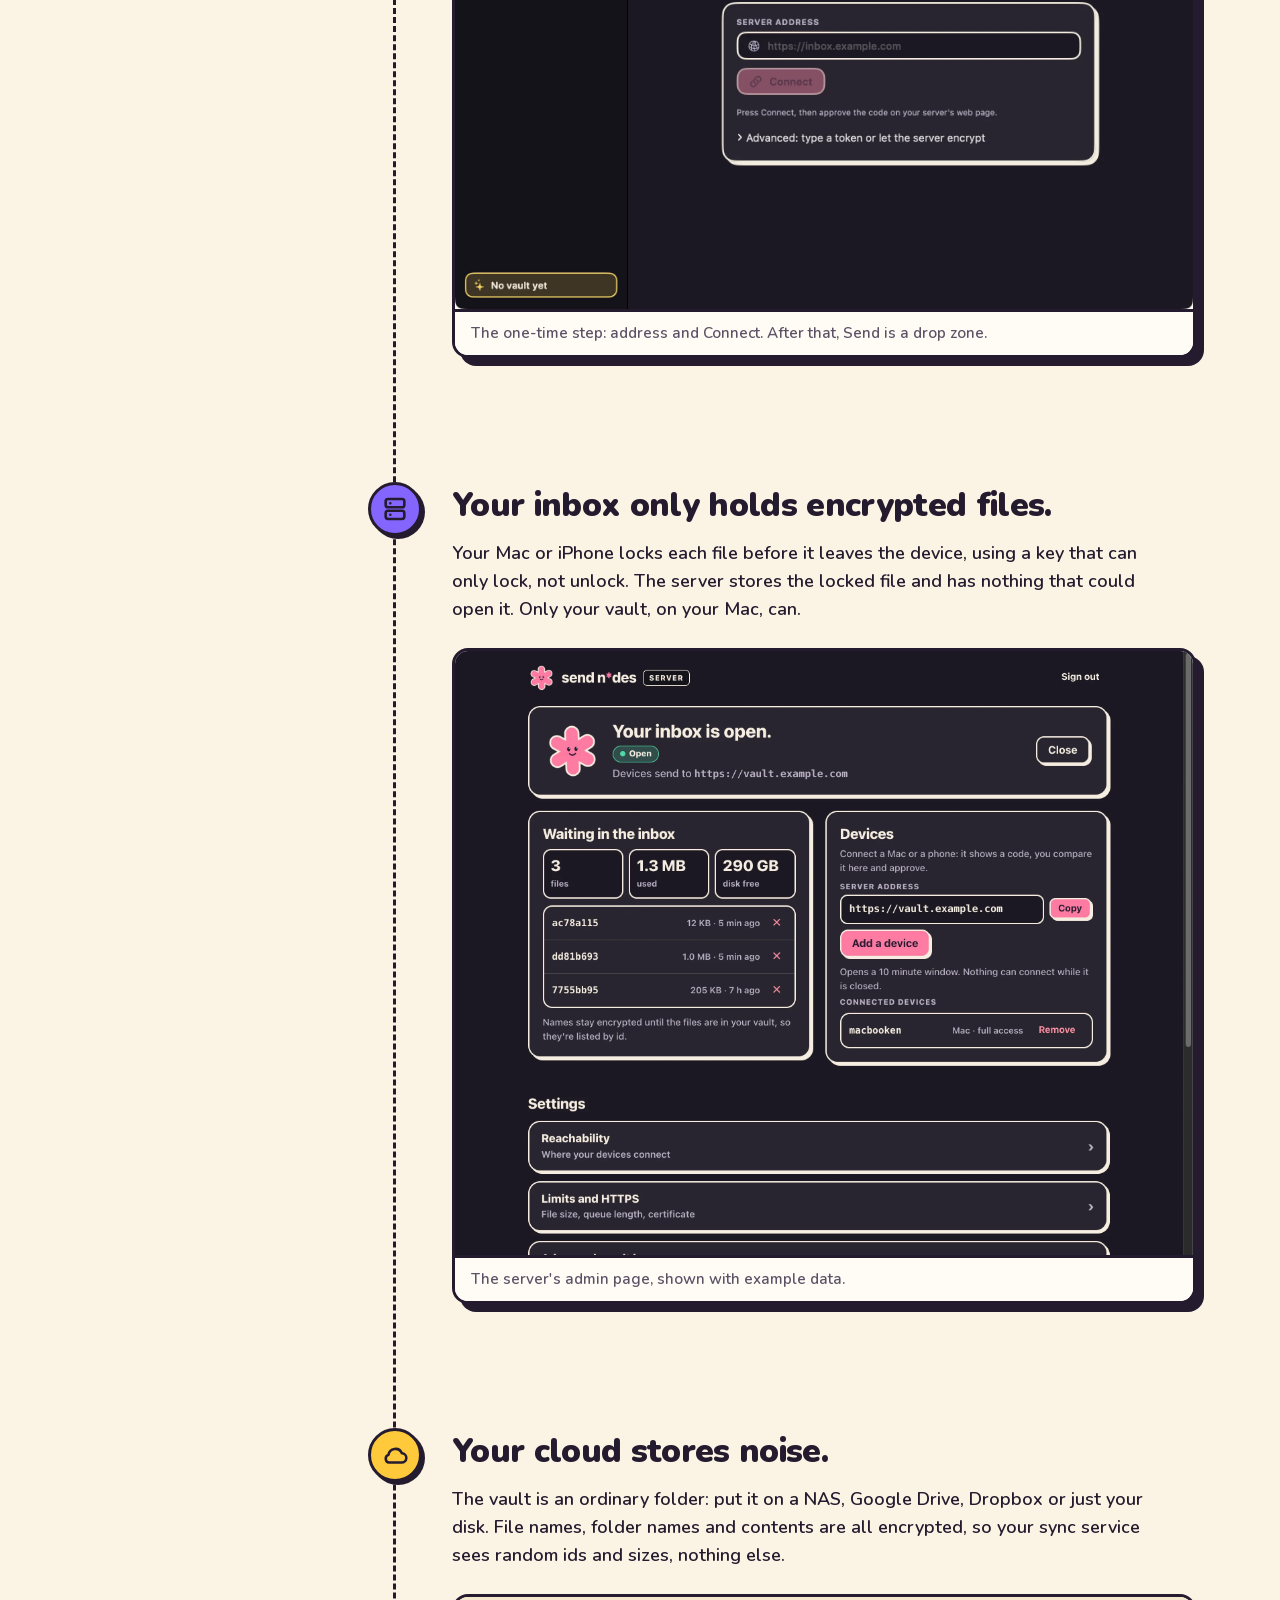
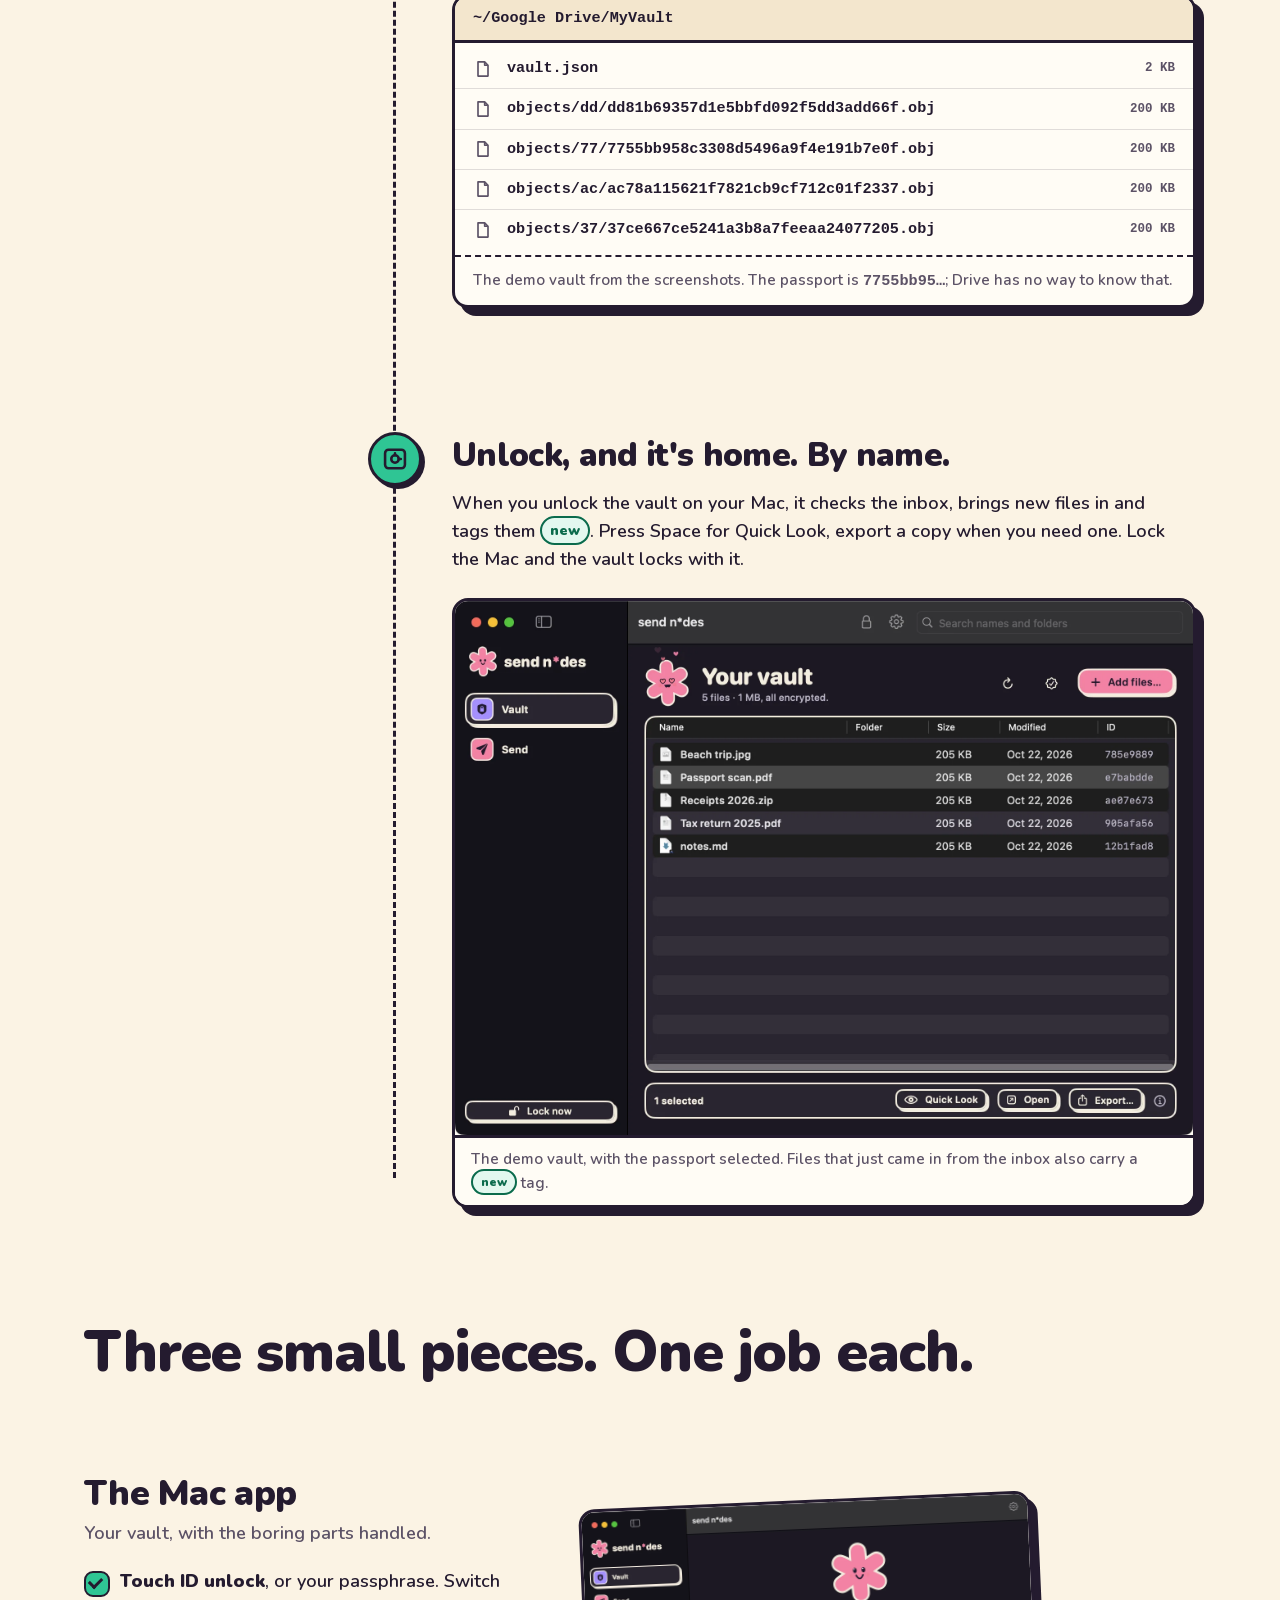
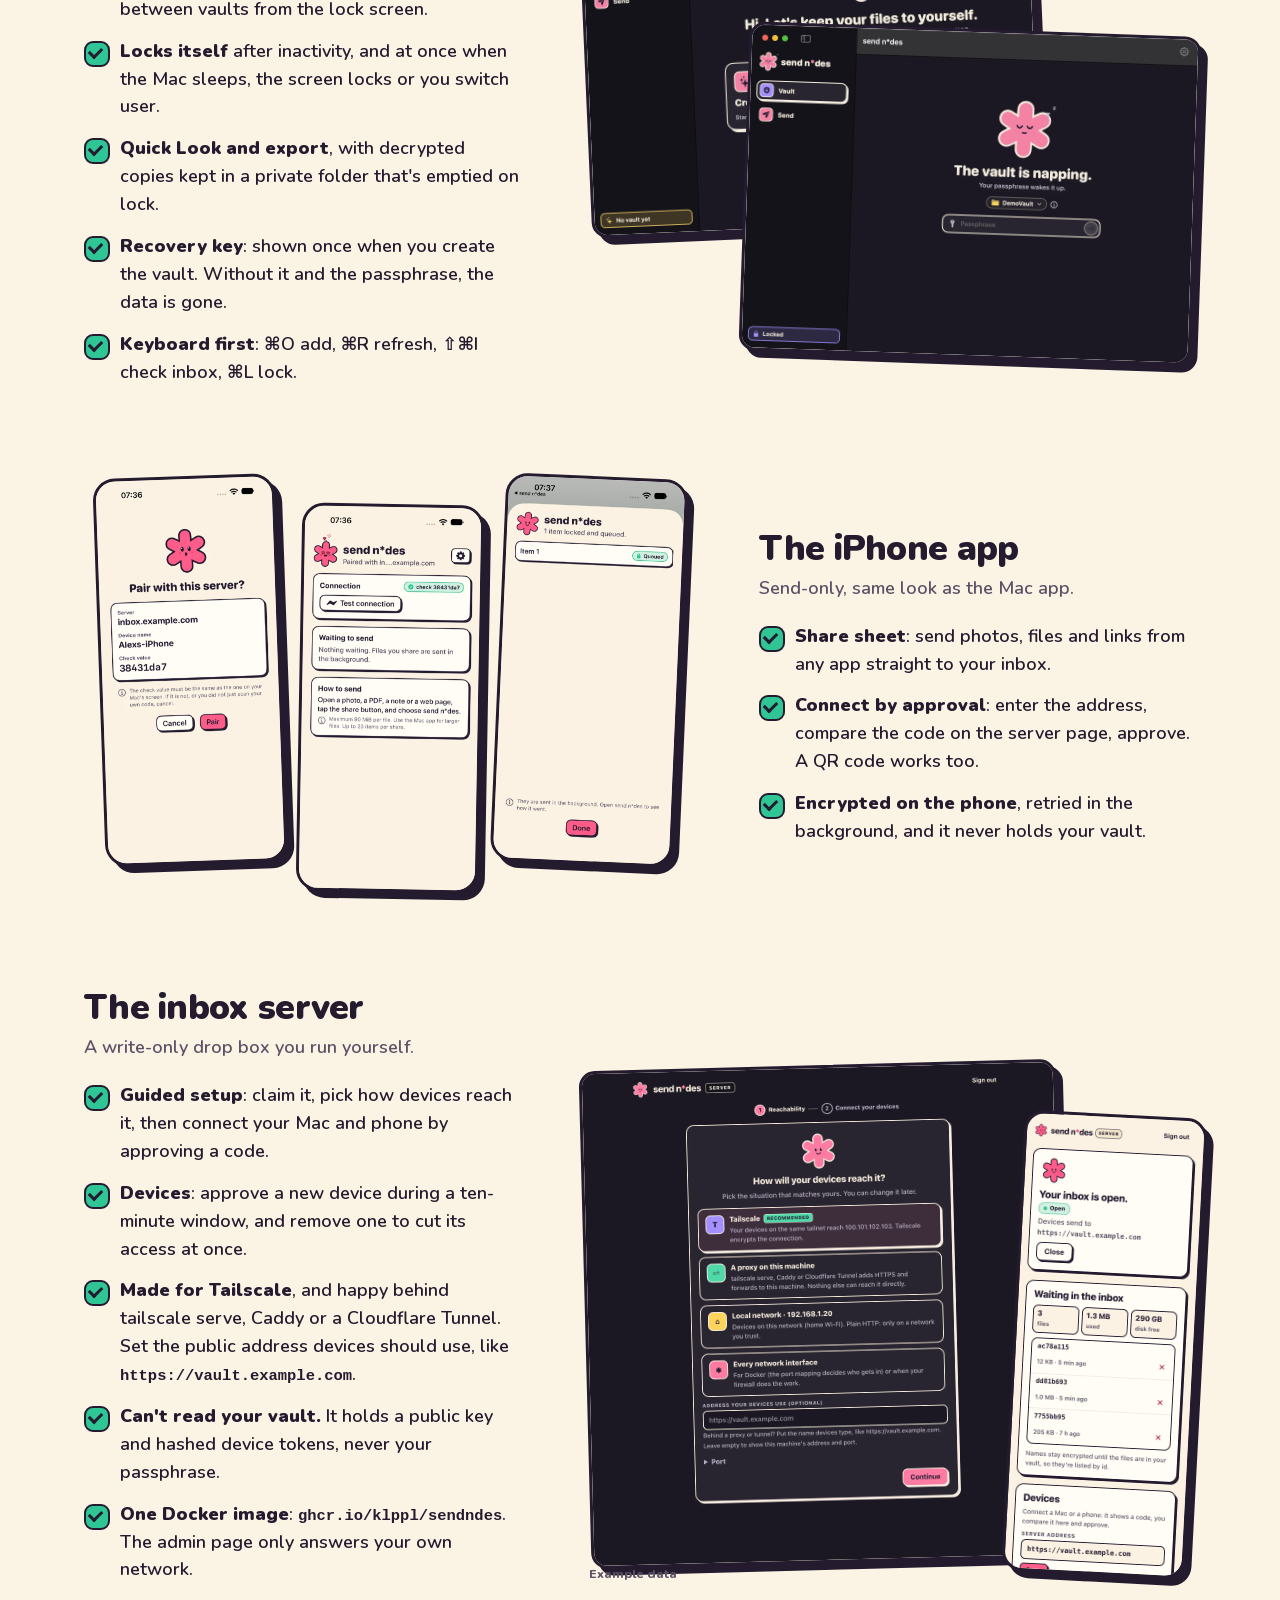
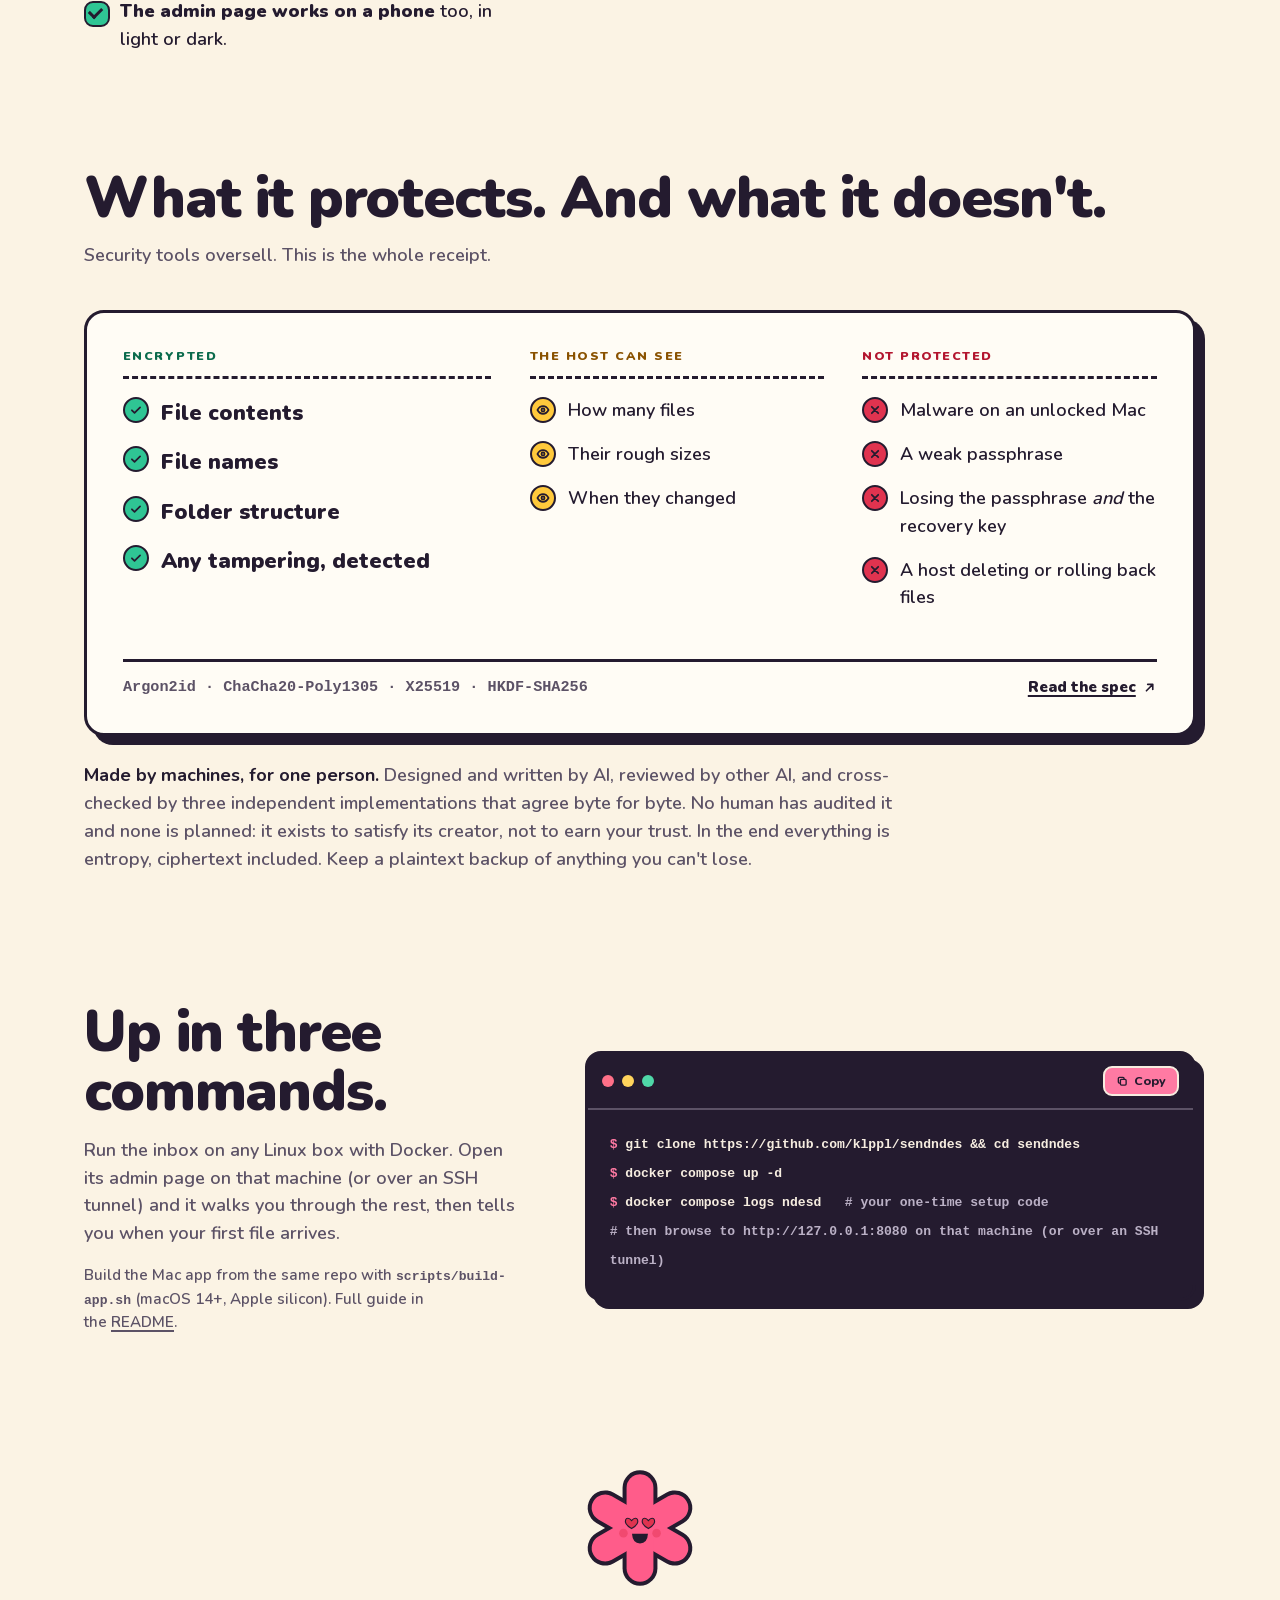
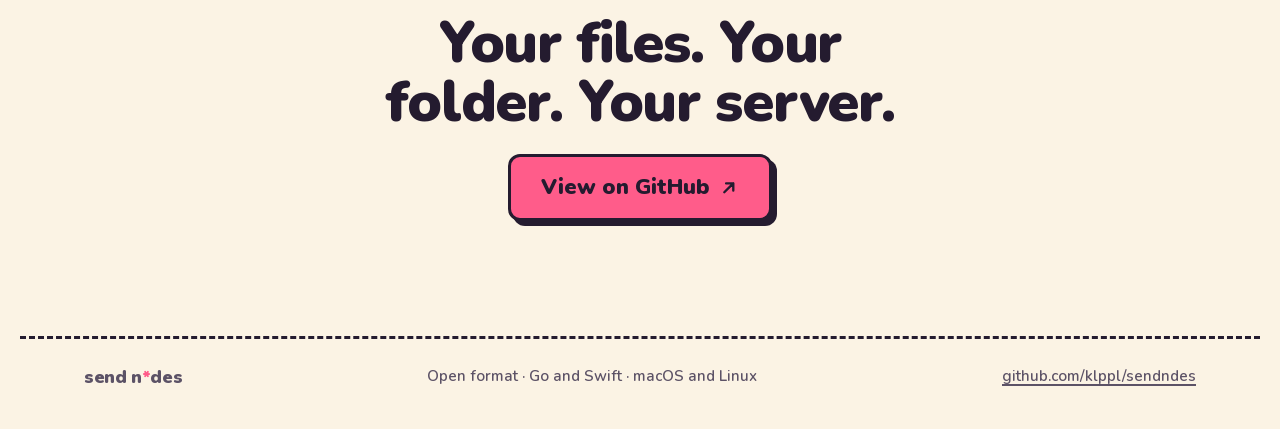
==== commit 35ffcff5: "site: drop the Example data note under the iPhone screenshots Co-Authored-By: Claude Sonnet 5.5 <nor" ====
--- a/docs/index.html
+++ b/docs/index.html
@@ -157,7 +157,6 @@
         <img src="screenshots/ios-pair.webp" width="600" height="1304" loading="lazy" alt="The iPhone app asking to pair with a server, showing the server, device name and a check value">
         <img src="screenshots/ios-home.webp" width="600" height="1304" loading="lazy" alt="The iPhone app paired with a server, with a Test connection button">
         <img src="screenshots/ios-share.webp" width="600" height="1304" loading="lazy" alt="The share sheet extension showing one item locked and queued">
-        <span class="example-note">Example data</span>
       </div>
     </div>
 
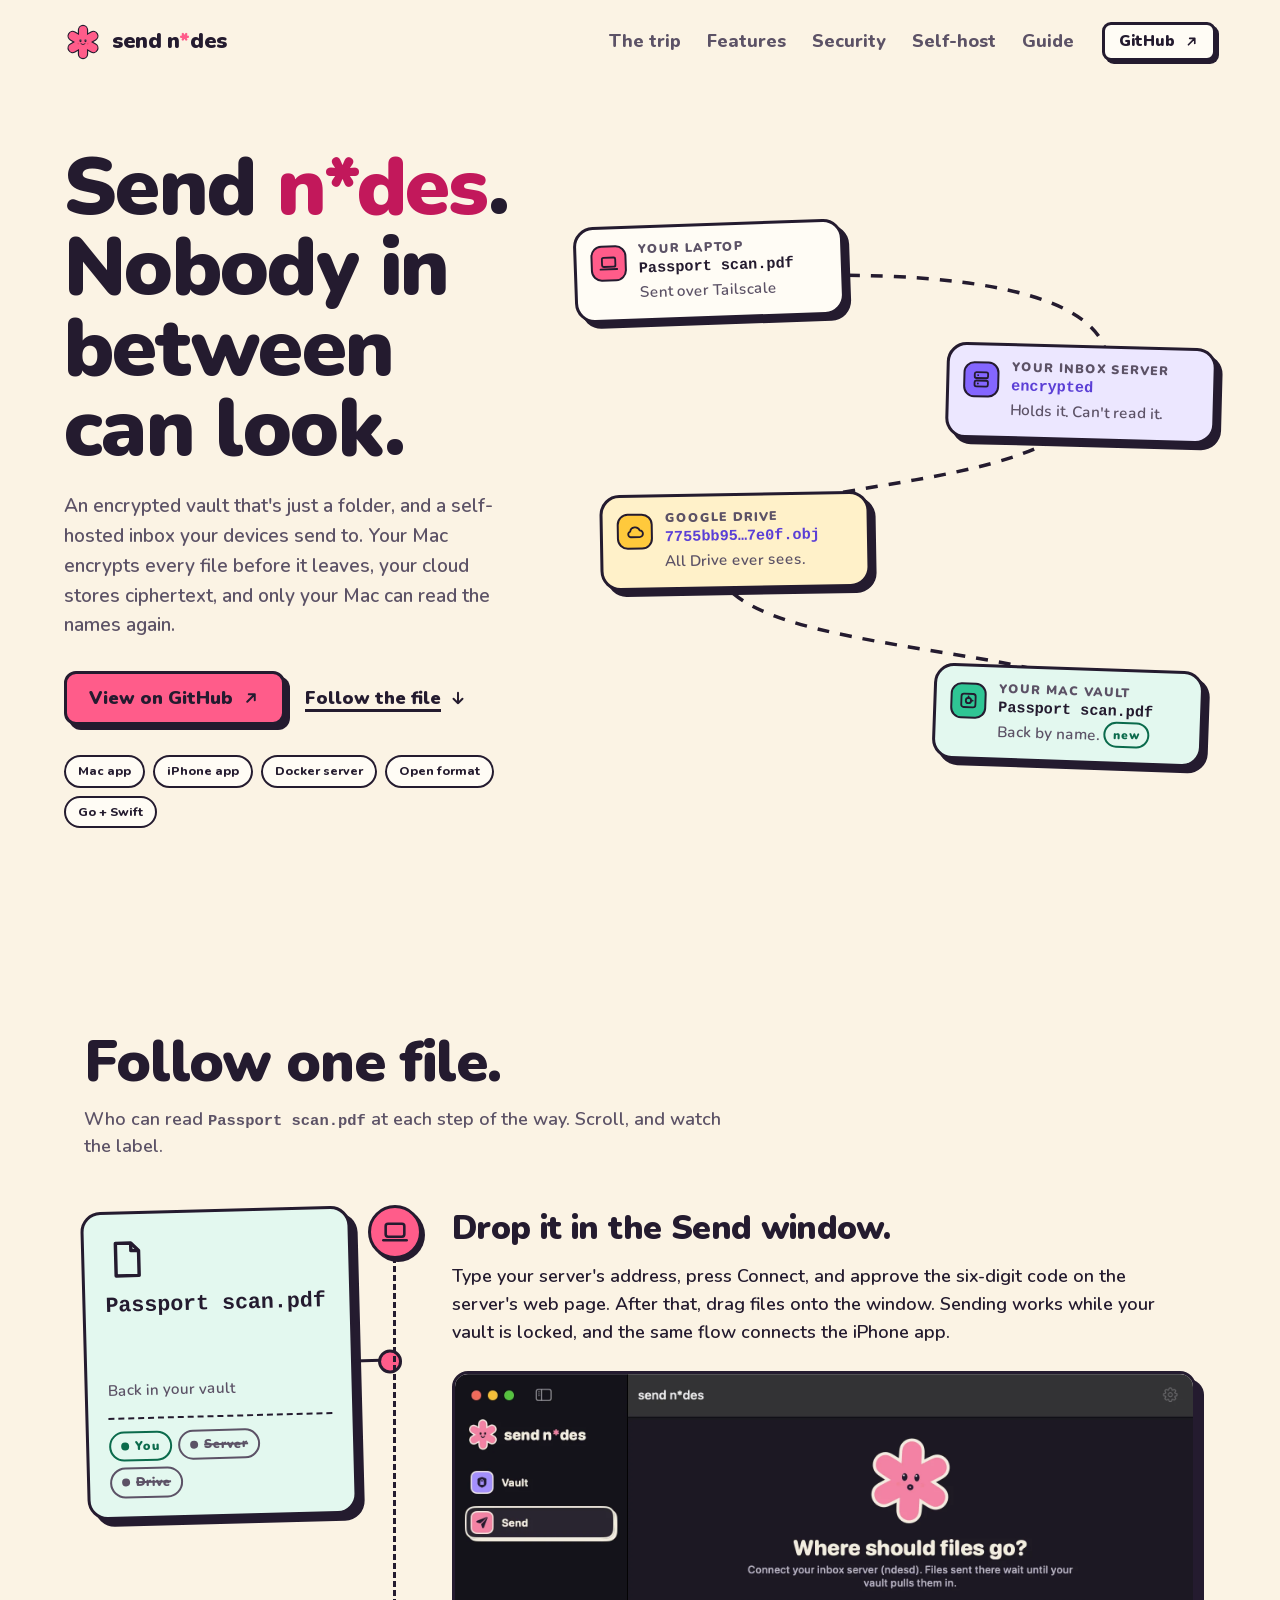
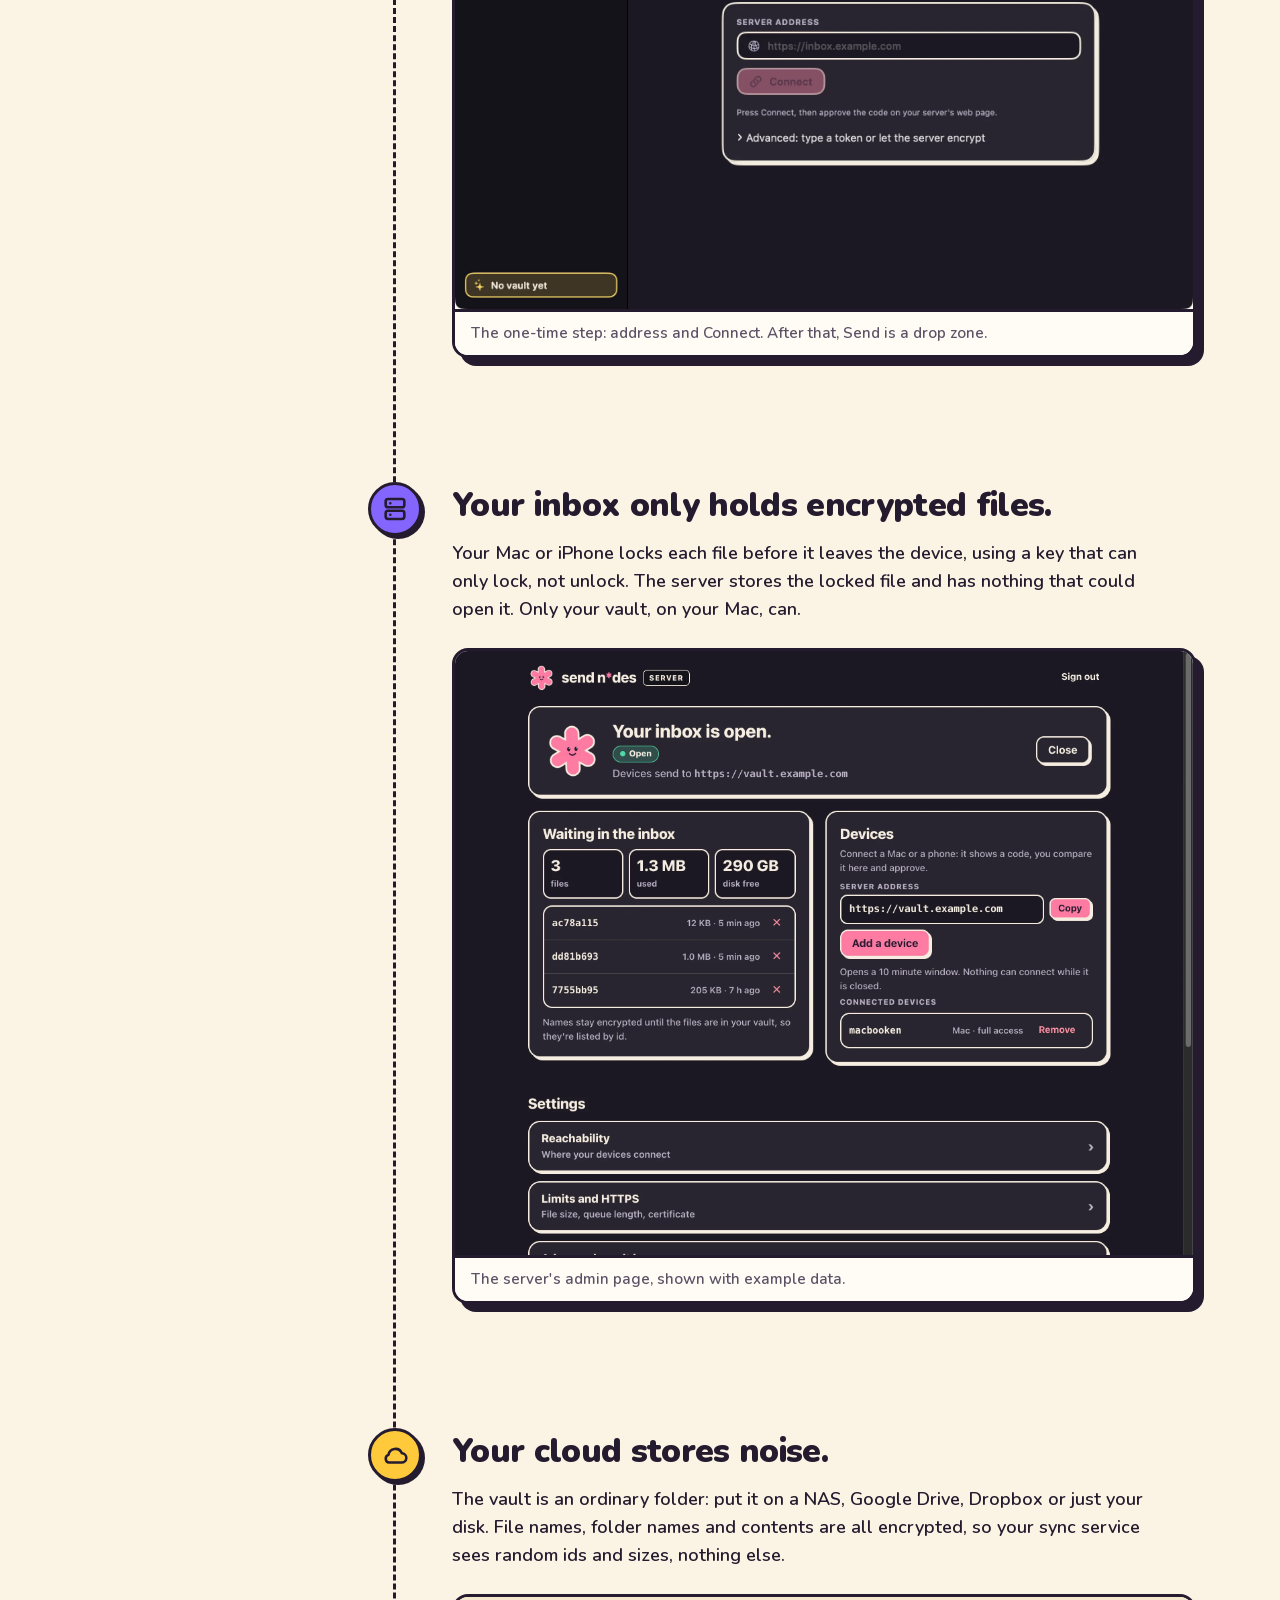
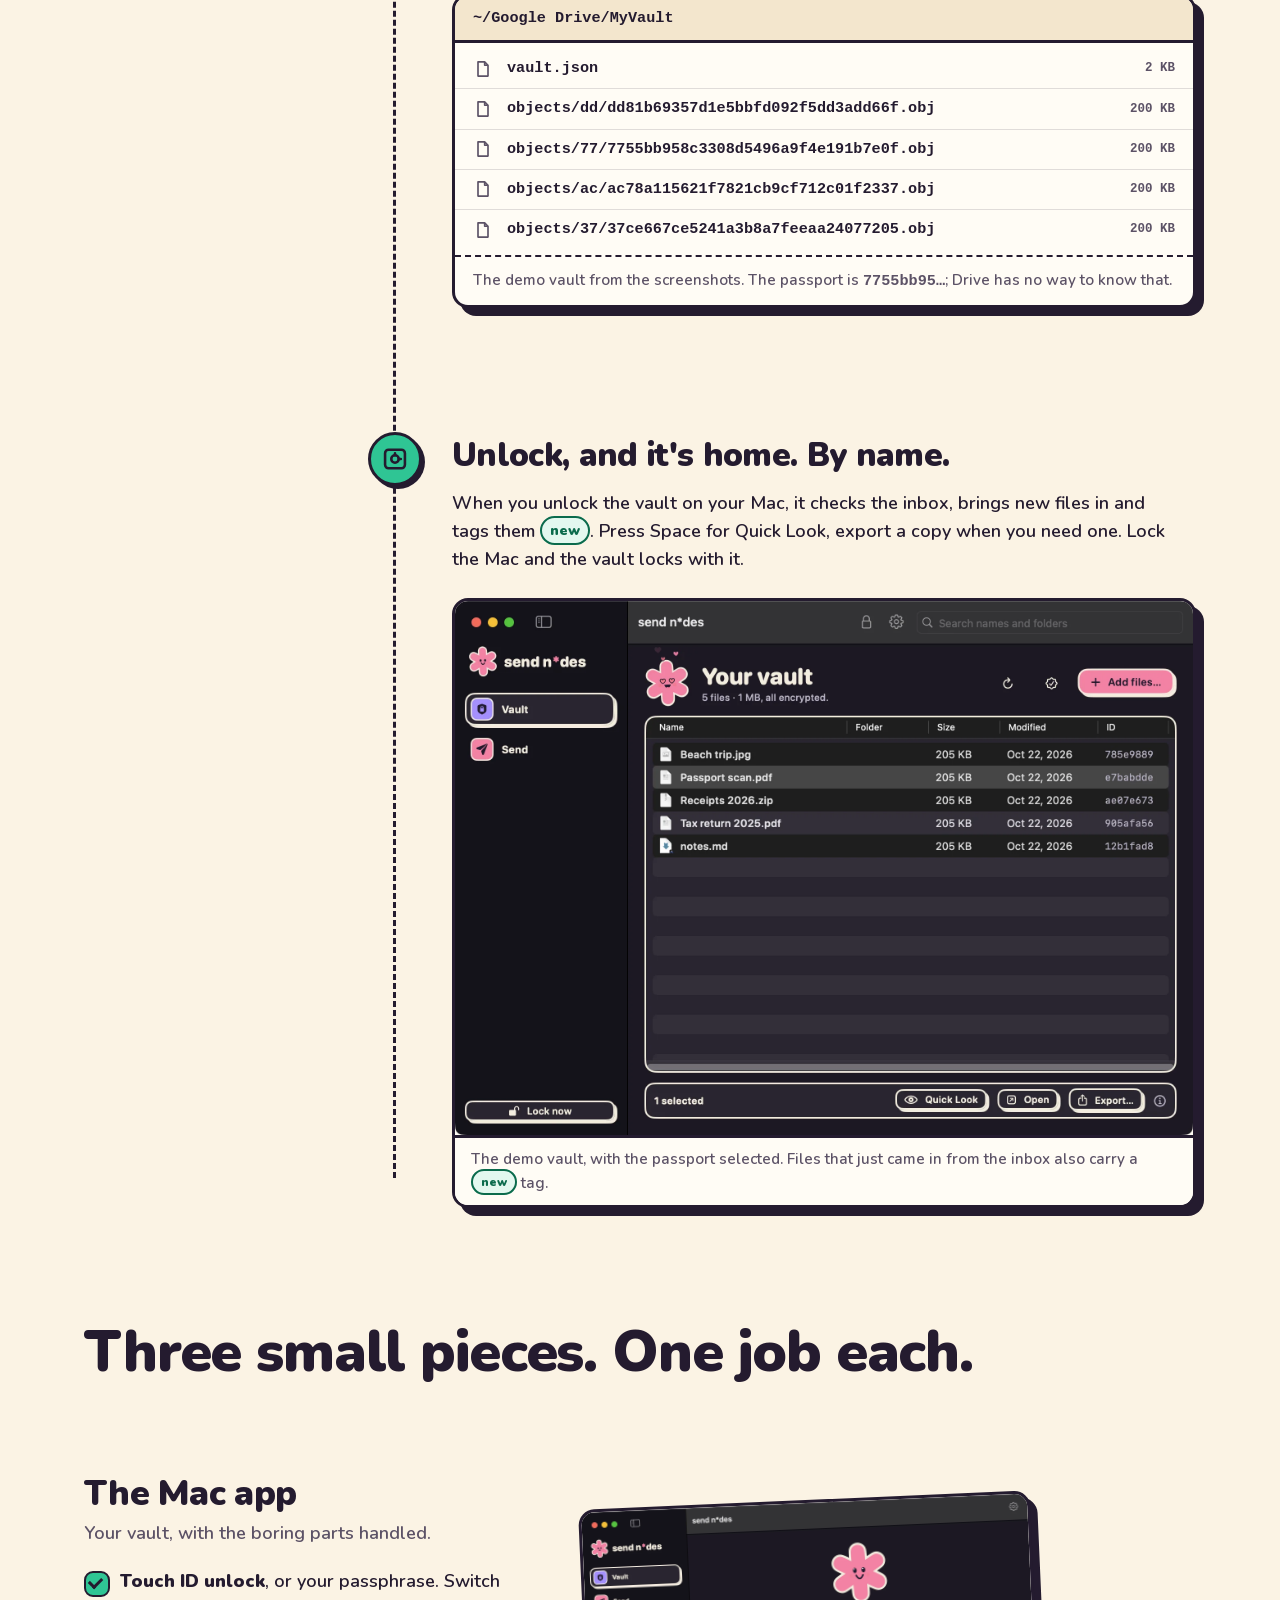
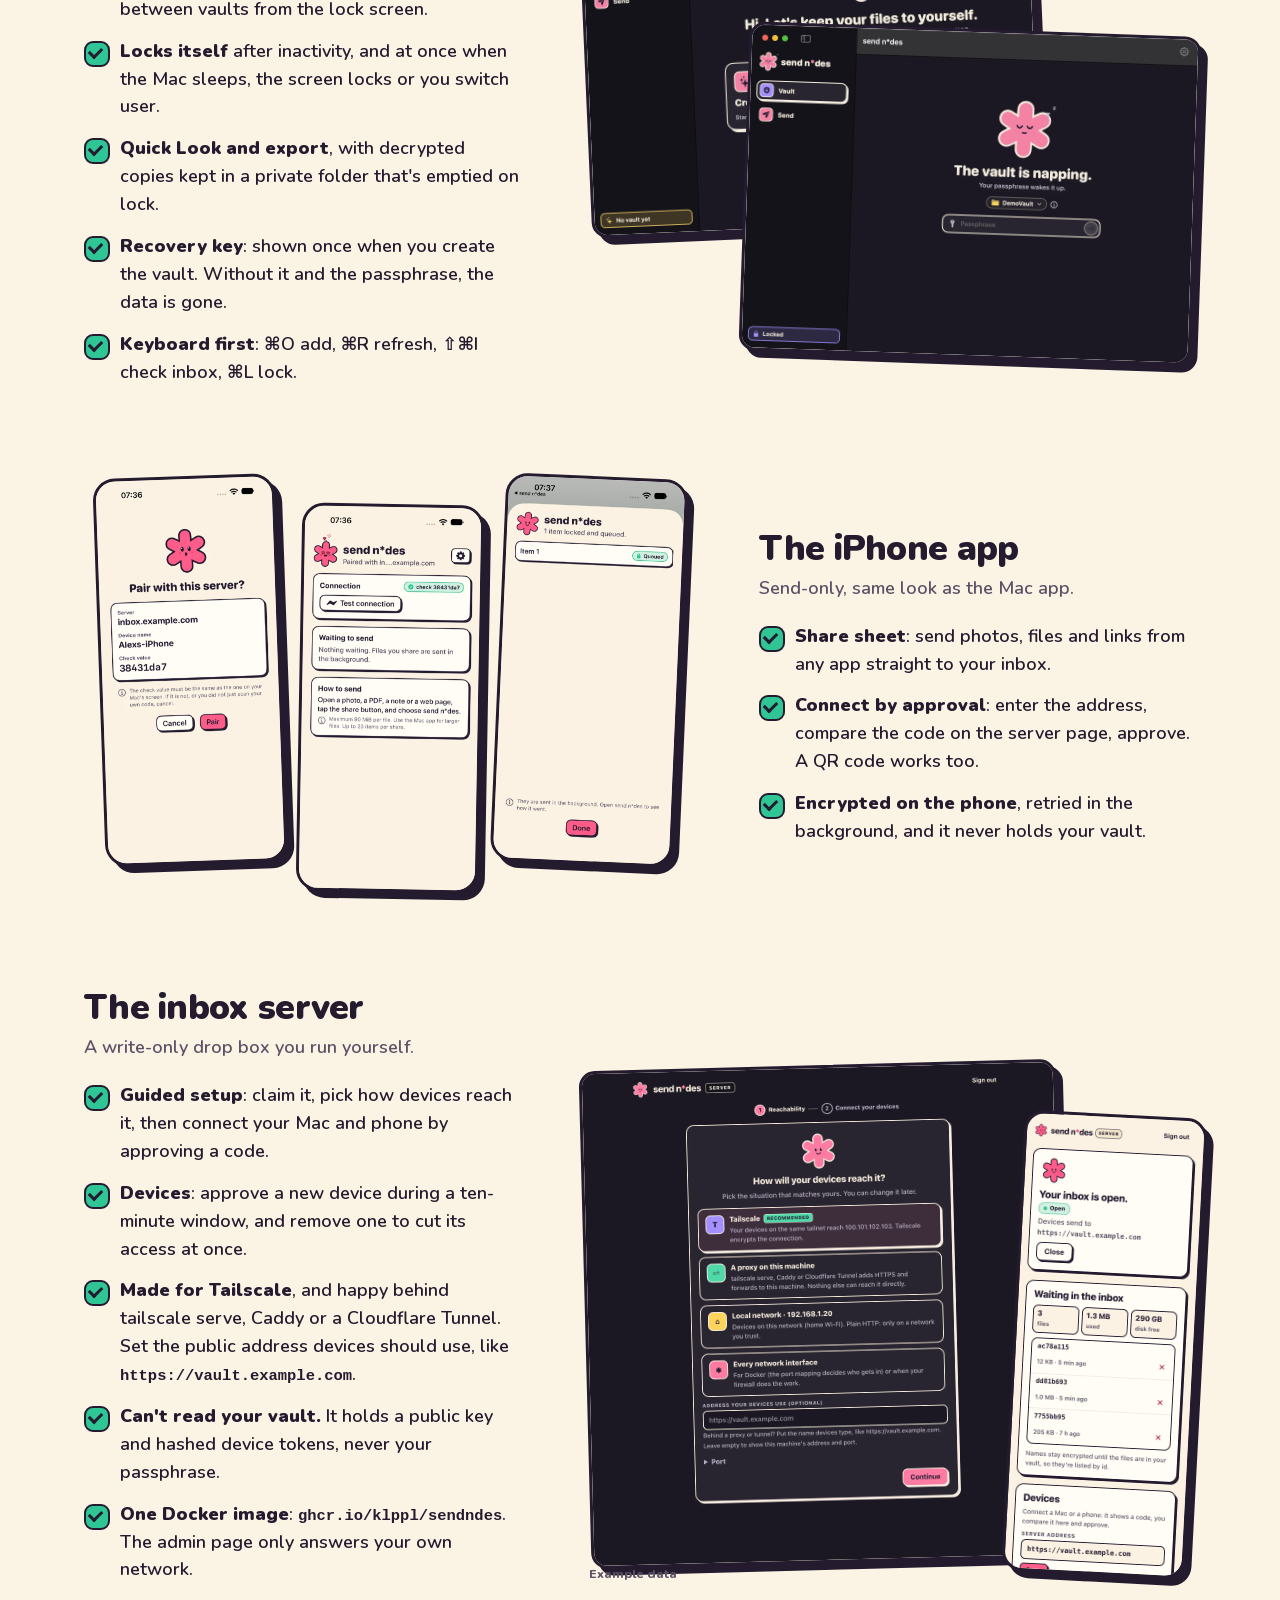
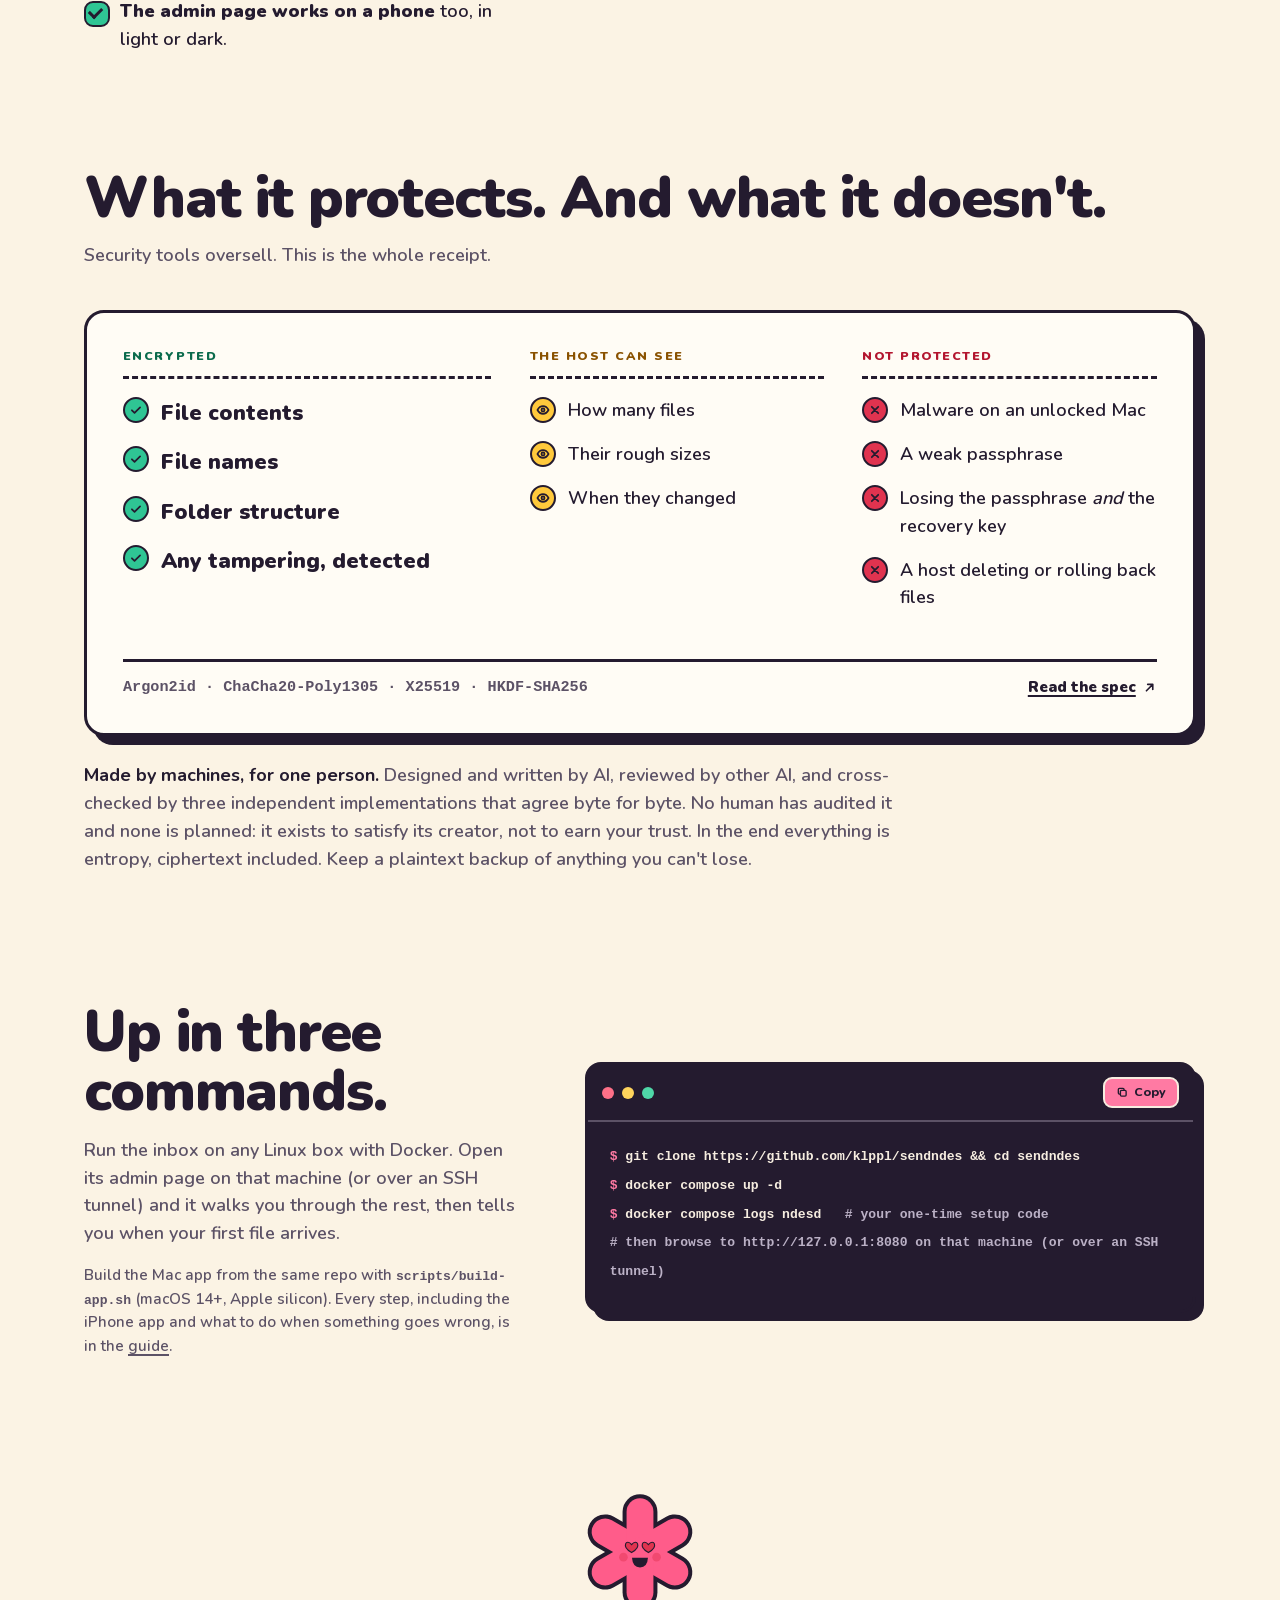
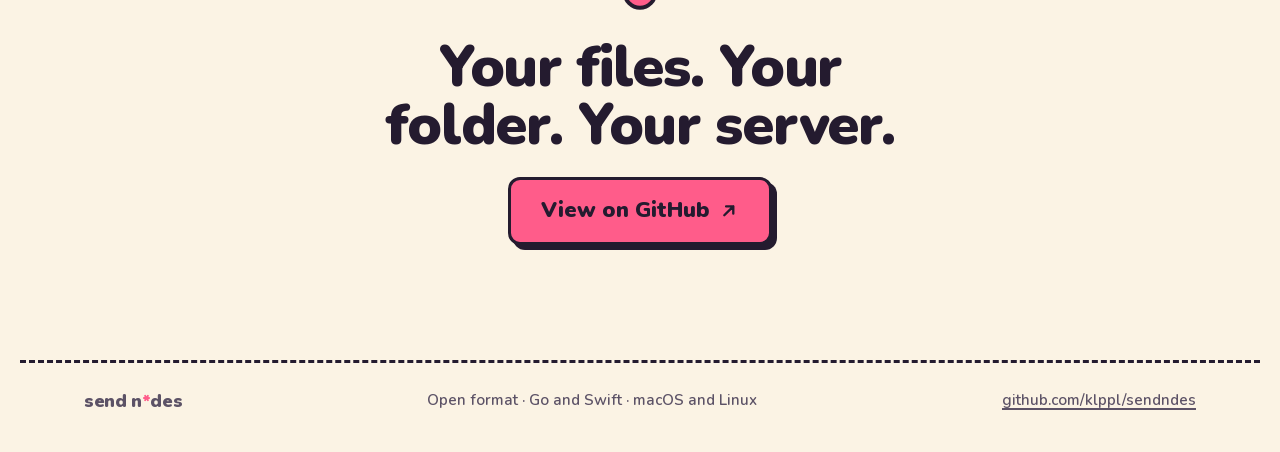
==== commit b8803e54: "site: a setup guide at /guide/ Step-by-step docs: build the apps, make a vault, run ndesd, first-tim" ====
--- a/docs/index.html
+++ b/docs/index.html
@@ -35,6 +35,7 @@
     <a href="#features">Features</a>
     <a href="#security">Security</a>
     <a href="#selfhost">Self-host</a>
+    <a href="guide/">Guide</a>
   </nav>
   <a class="btn small" href="https://github.com/klppl/sendndes">GitHub <svg class="ic"><use href="#i-arrow"/></svg></a>
 </header>
@@ -222,7 +223,7 @@
     <div class="selfhost-copy">
       <h2>Up in three commands.</h2>
       <p>Run the inbox on any Linux box with Docker. Open its admin page on that machine (or over an SSH tunnel) and it walks you through the rest, then tells you when your first file arrives.</p>
-      <p class="small">Build the Mac app from the same repo with <code>scripts/build-app.sh</code> (macOS 14+, Apple silicon). Full guide in the <a href="https://github.com/klppl/sendndes#quick-start">README</a>.</p>
+      <p class="small">Build the Mac app from the same repo with <code>scripts/build-app.sh</code> (macOS 14+, Apple silicon). Every step, including the iPhone app and what to do when something goes wrong, is in the <a href="guide/">guide</a>.</p>
     </div>
     <div class="terminal">
       <div class="terminal-bar"><span></span><span></span><span></span><button class="copy" type="button" data-copy="terminal-text"><svg class="ic"><use href="#i-copy"/></svg><span>Copy</span></button></div>
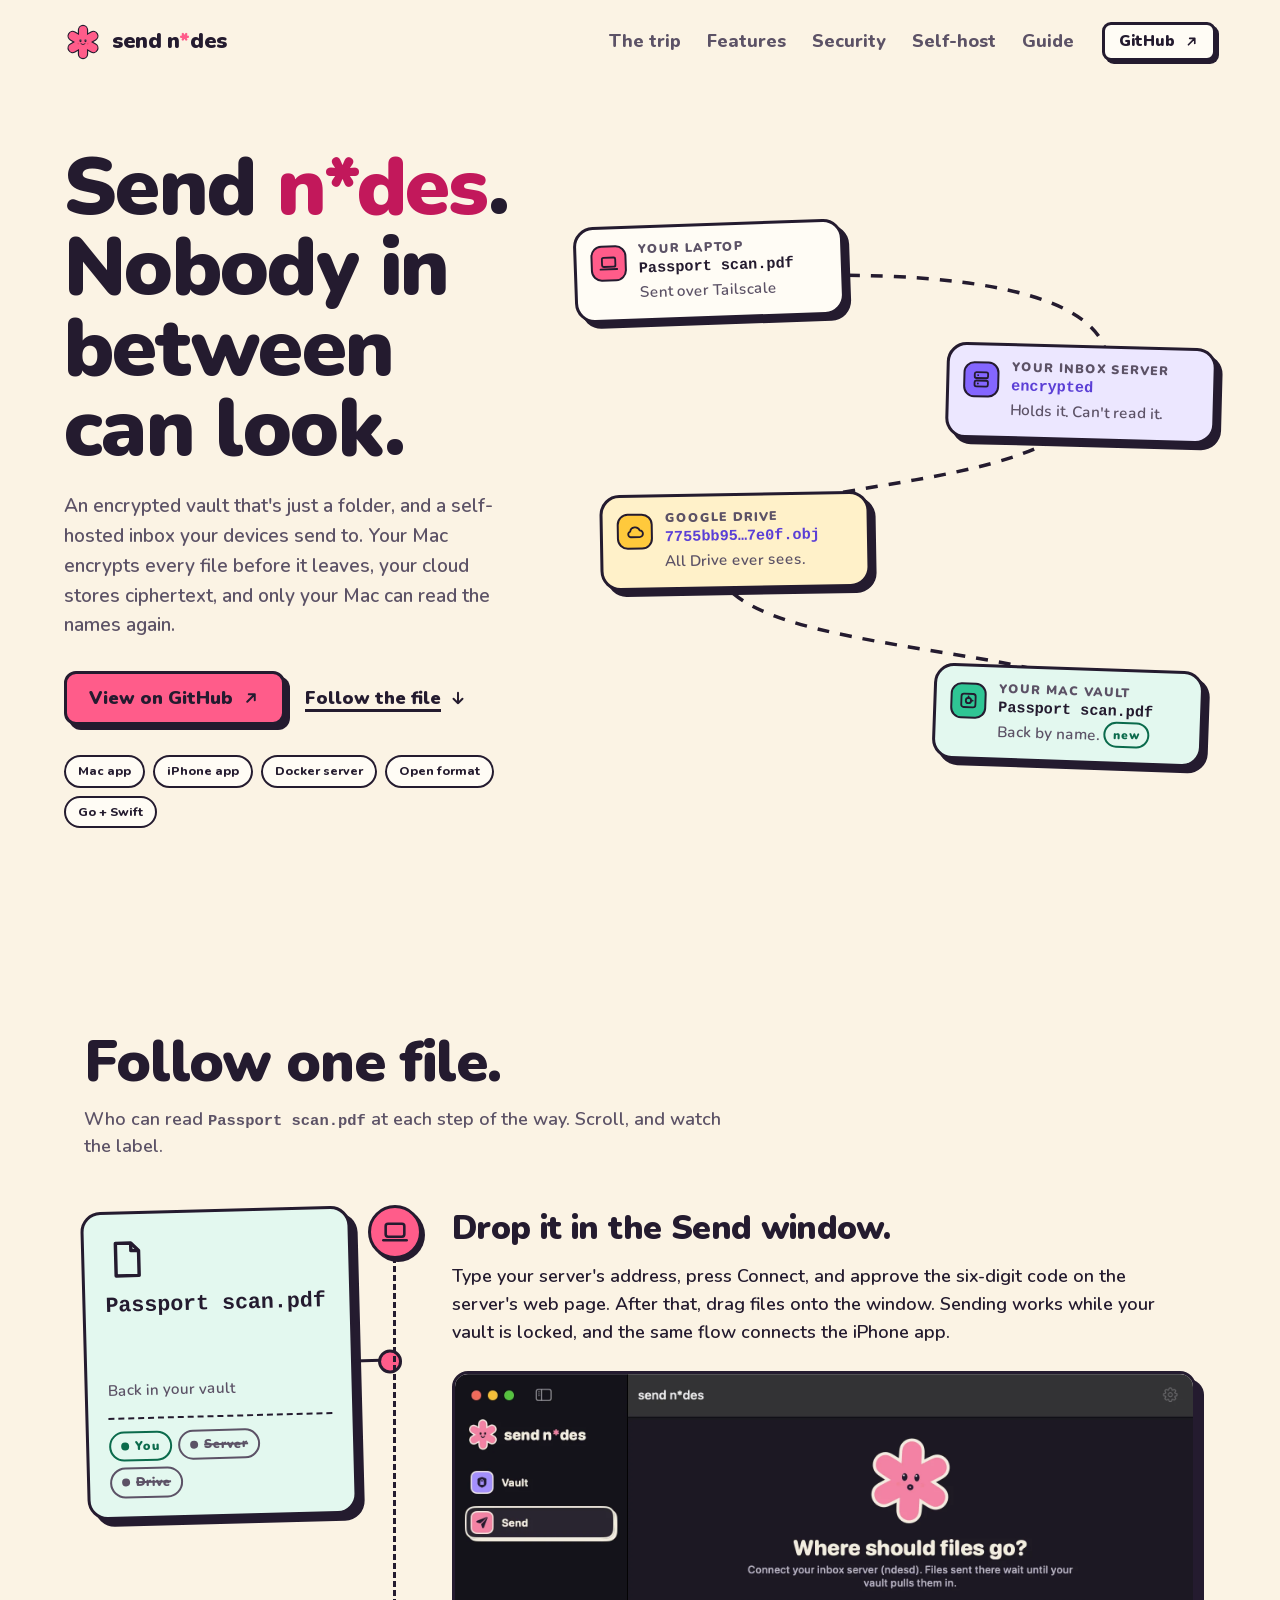
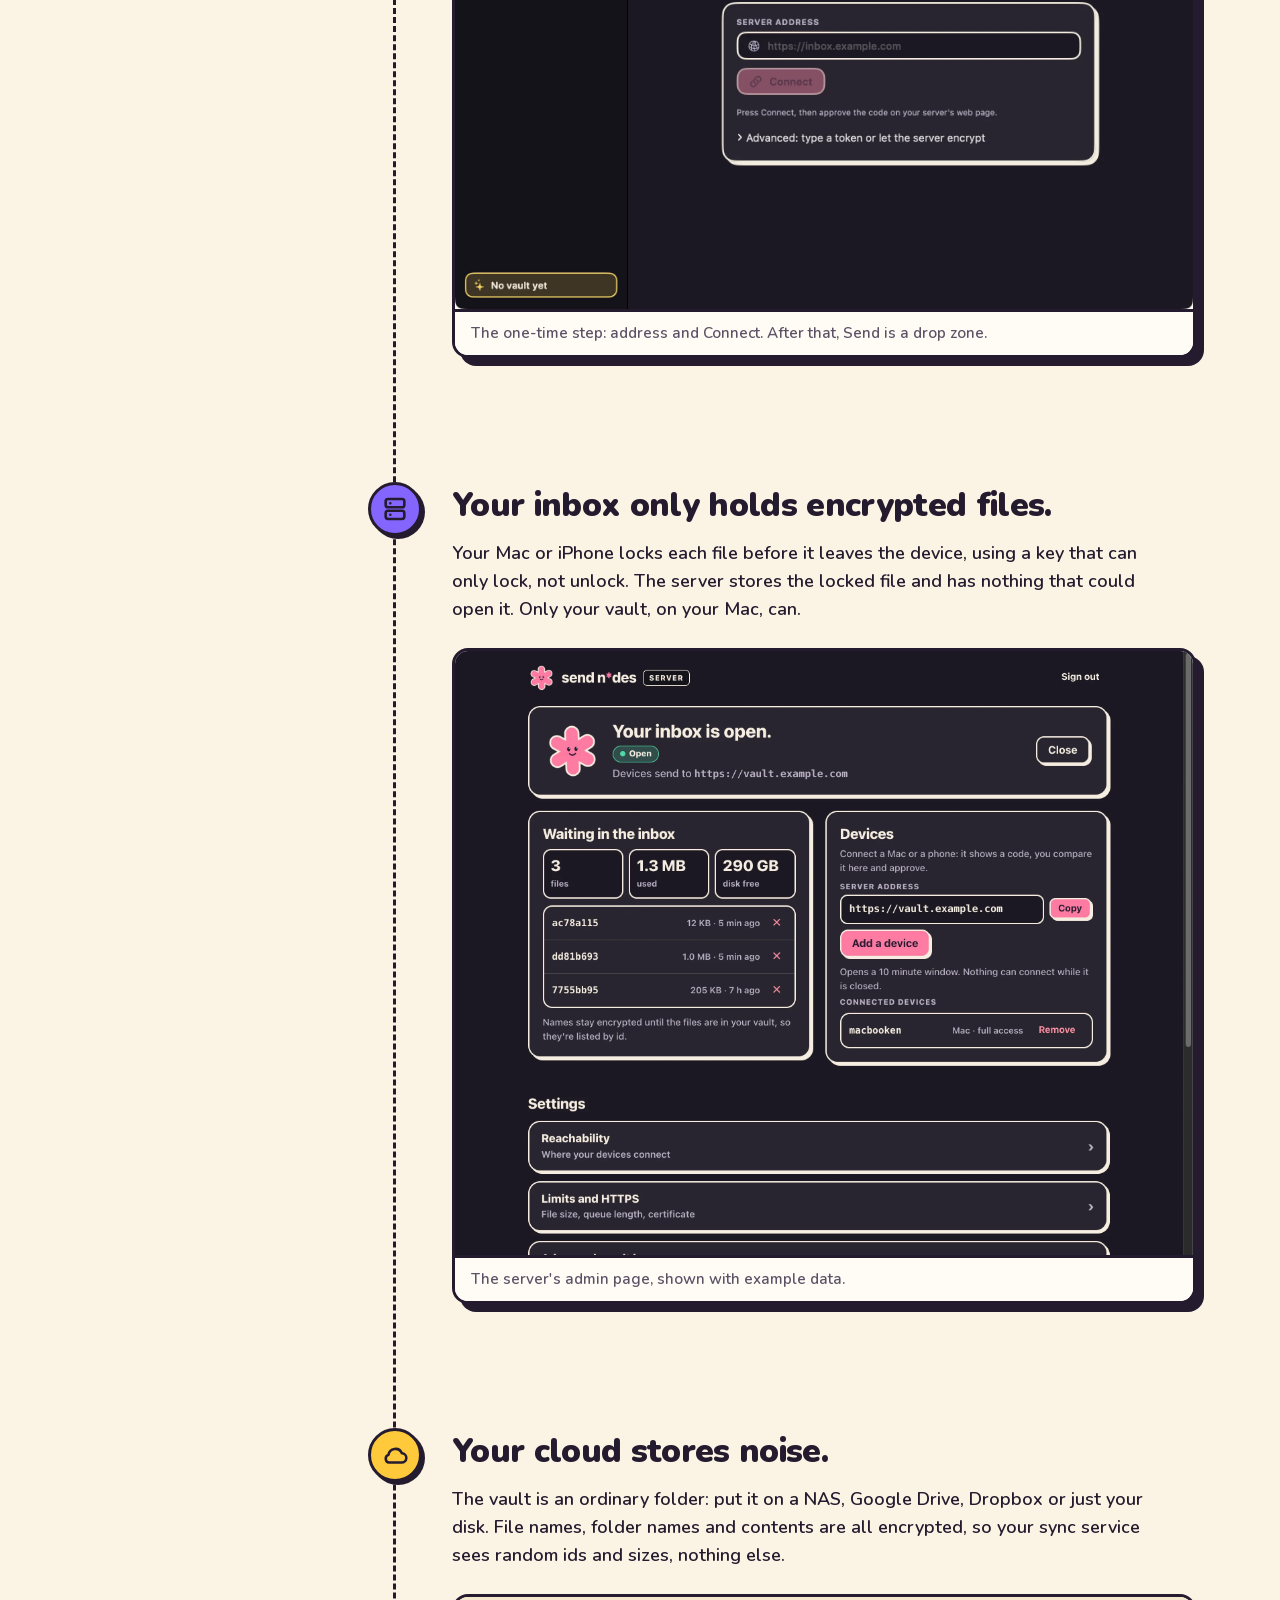
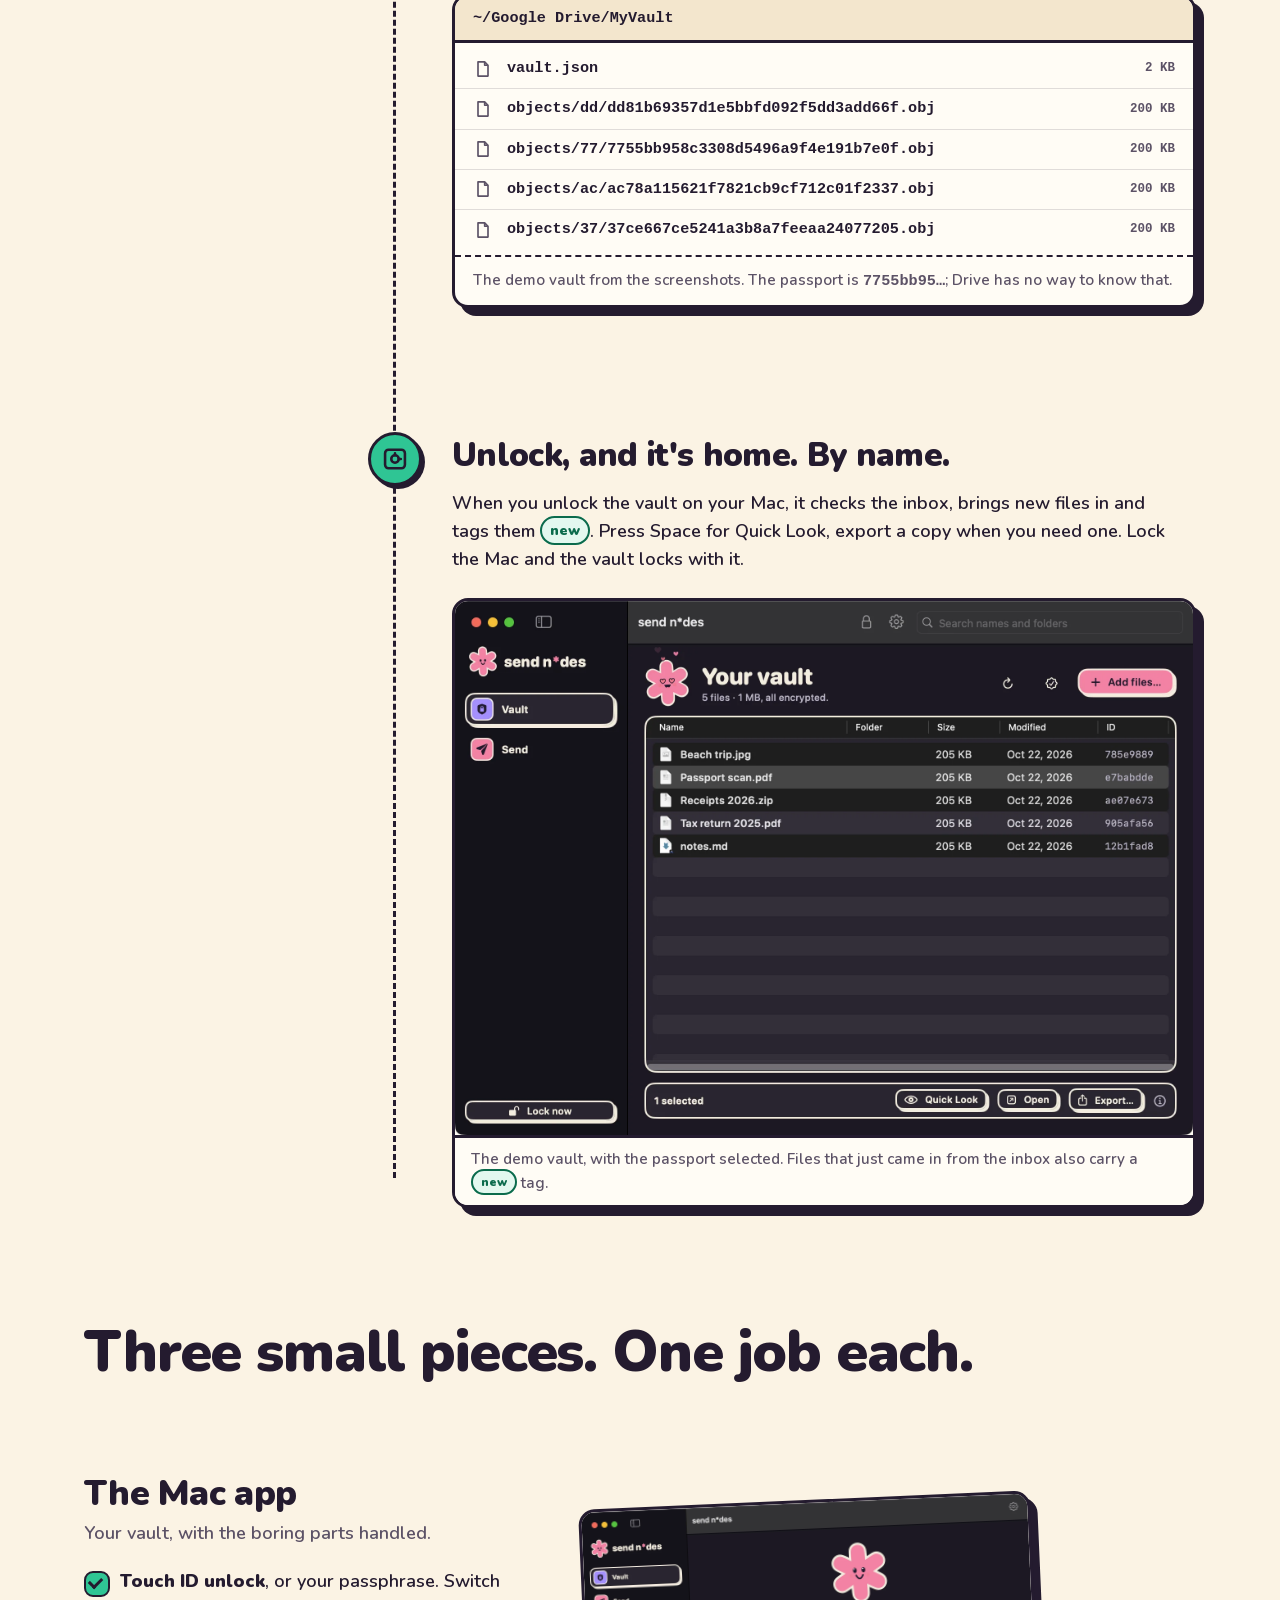
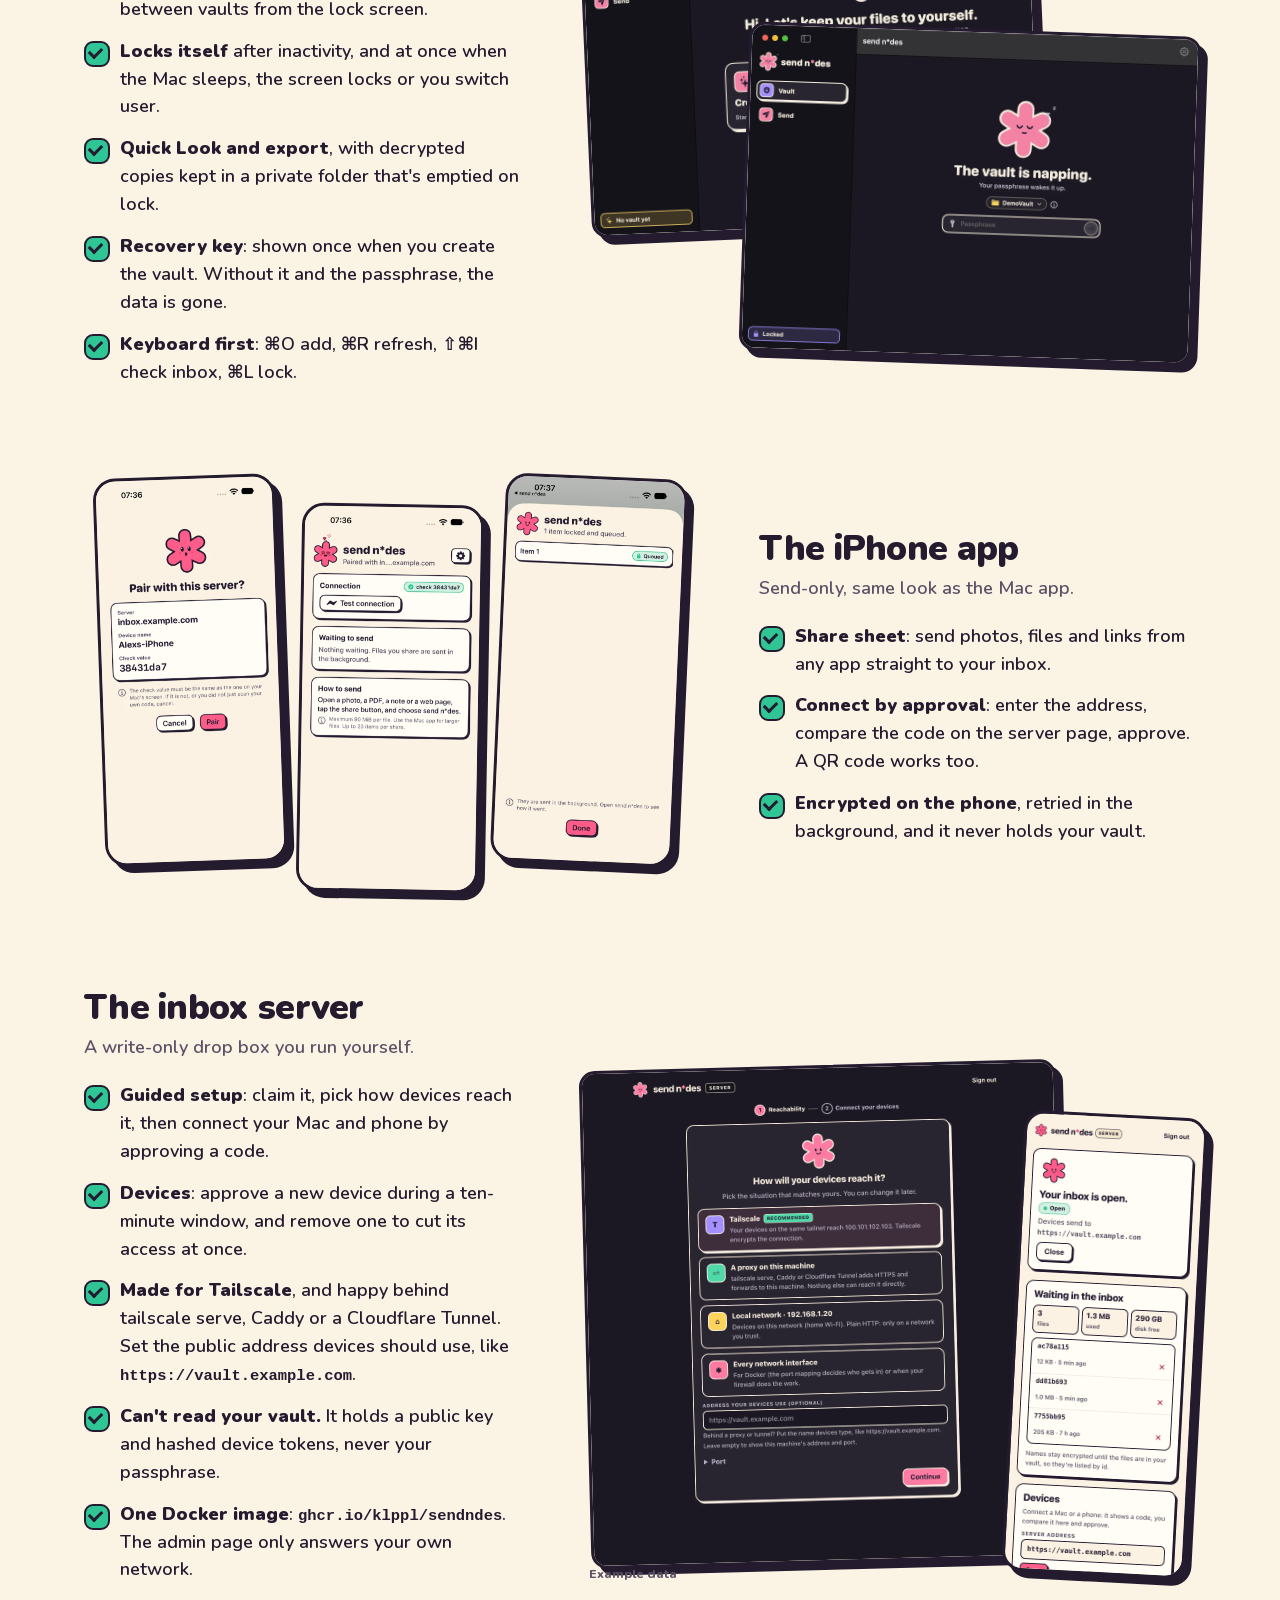
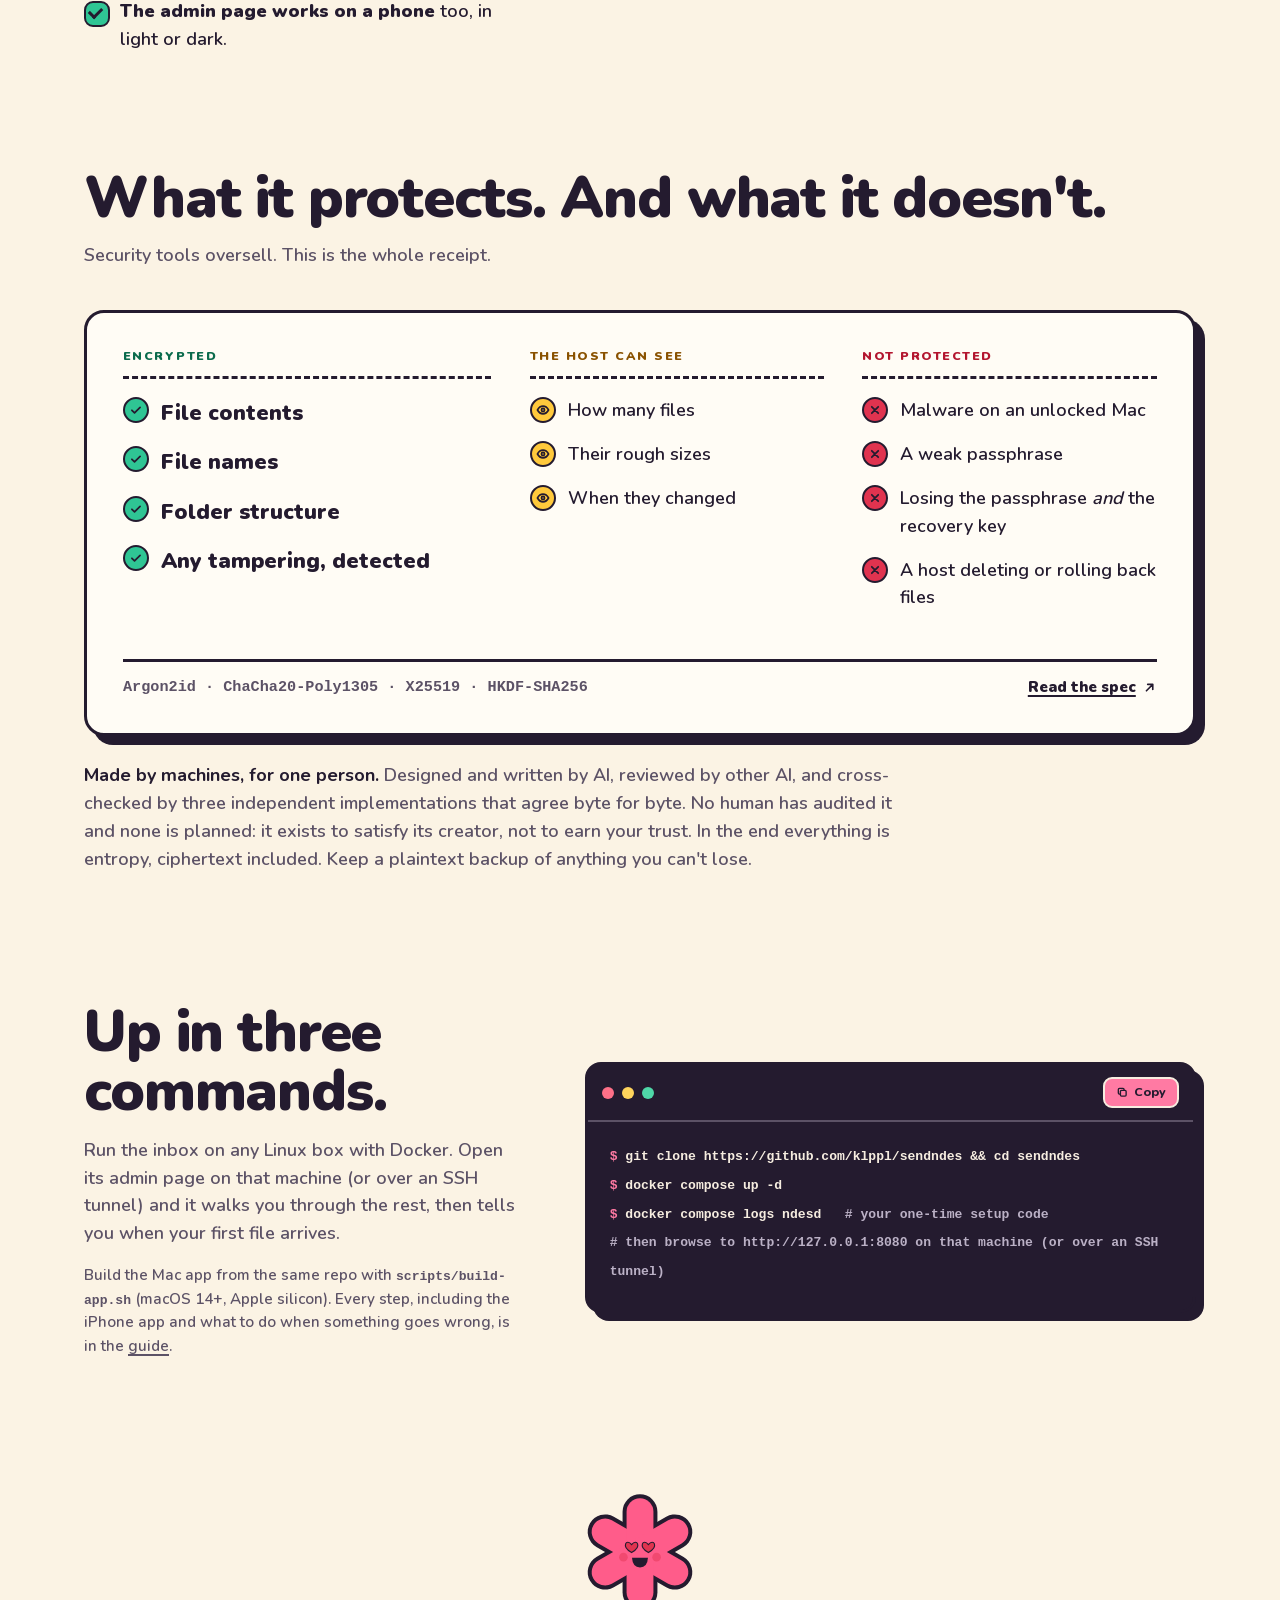
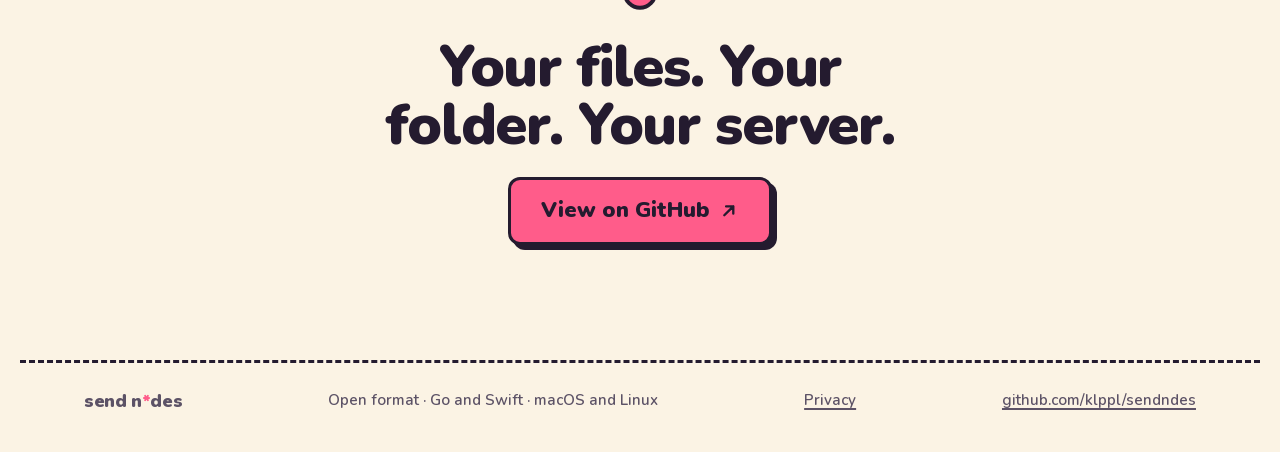
==== commit 1cb6c725: "site: privacy policy page; ios: App Store submission copy Co-Authored-By: Claude Sonnet 5.5 <noreply" ====
--- a/docs/index.html
+++ b/docs/index.html
@@ -244,6 +244,7 @@
 <footer class="foot">
   <span class="wordmark small">send n<span class="ast">*</span>des</span>
   <span>Open format · Go and Swift · macOS and Linux</span>
+  <a href="privacy/">Privacy</a>
   <a href="https://github.com/klppl/sendndes">github.com/klppl/sendndes</a>
 </footer>
 
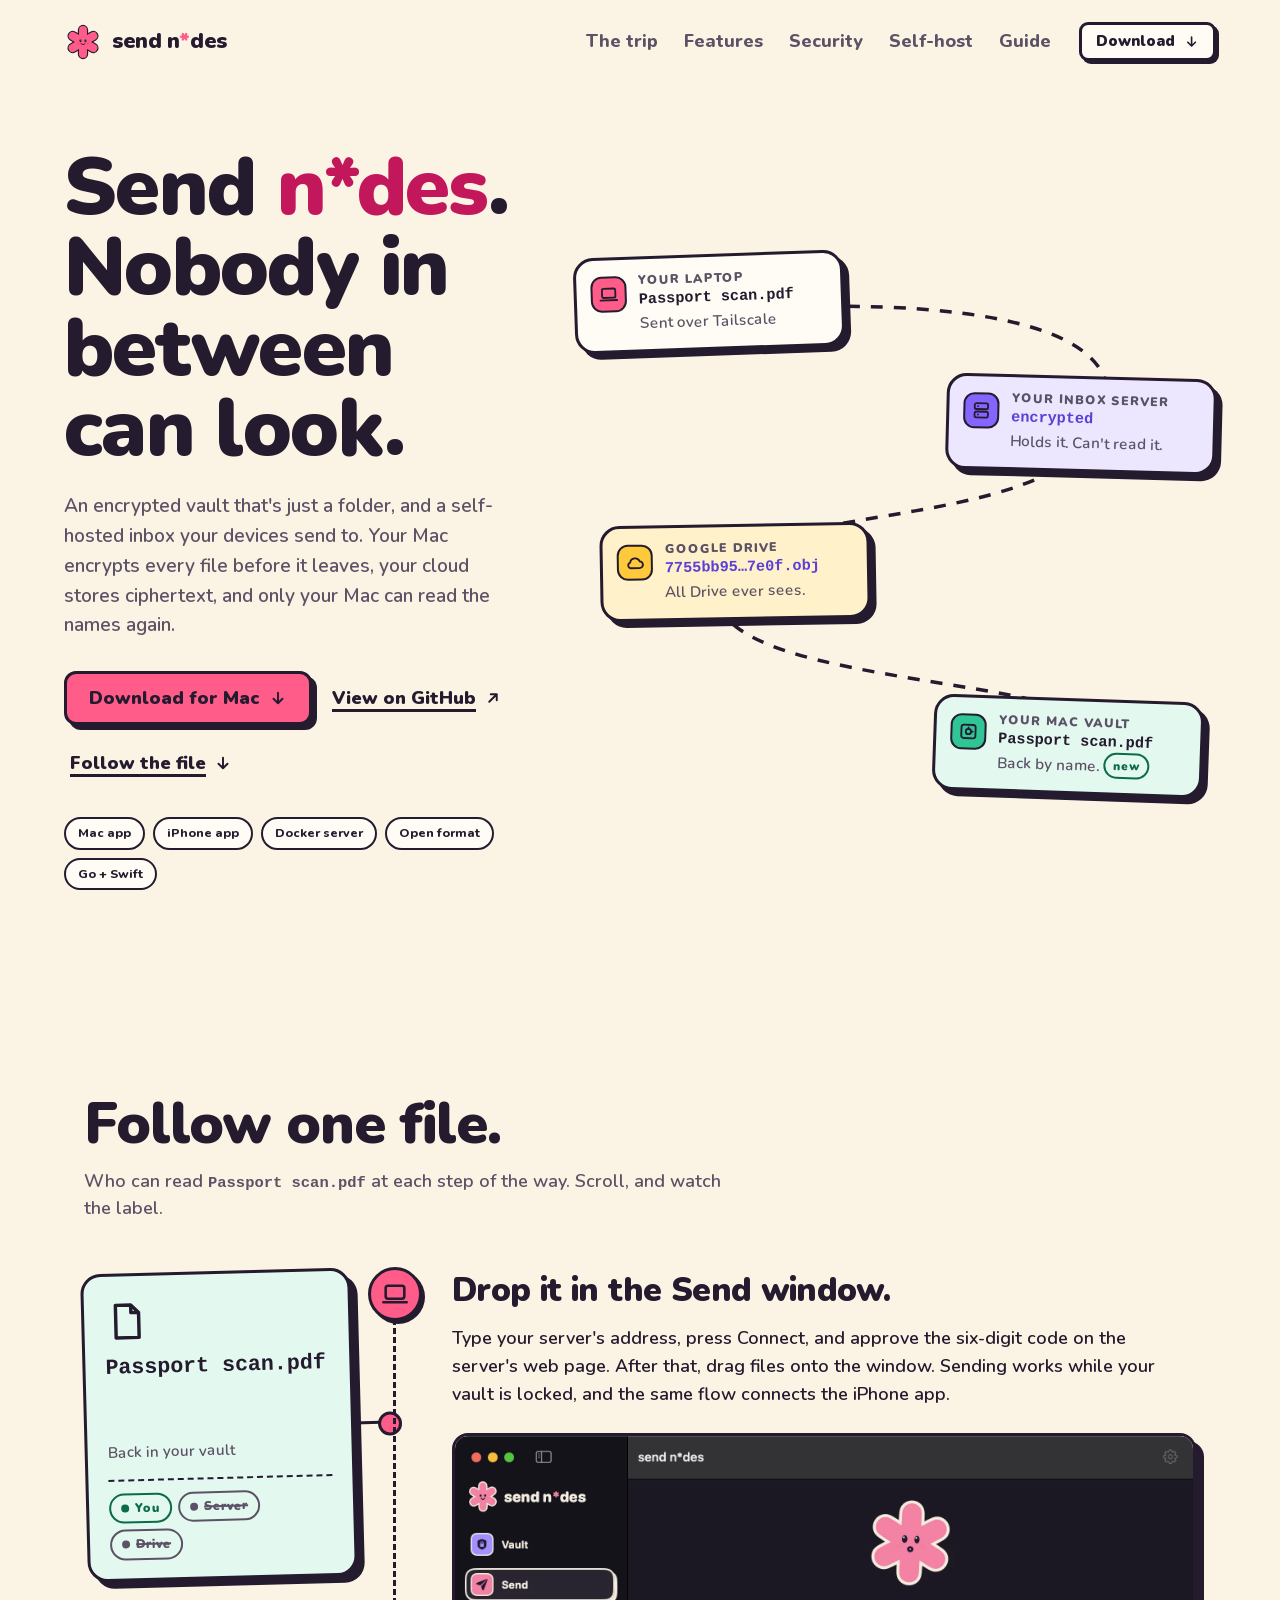
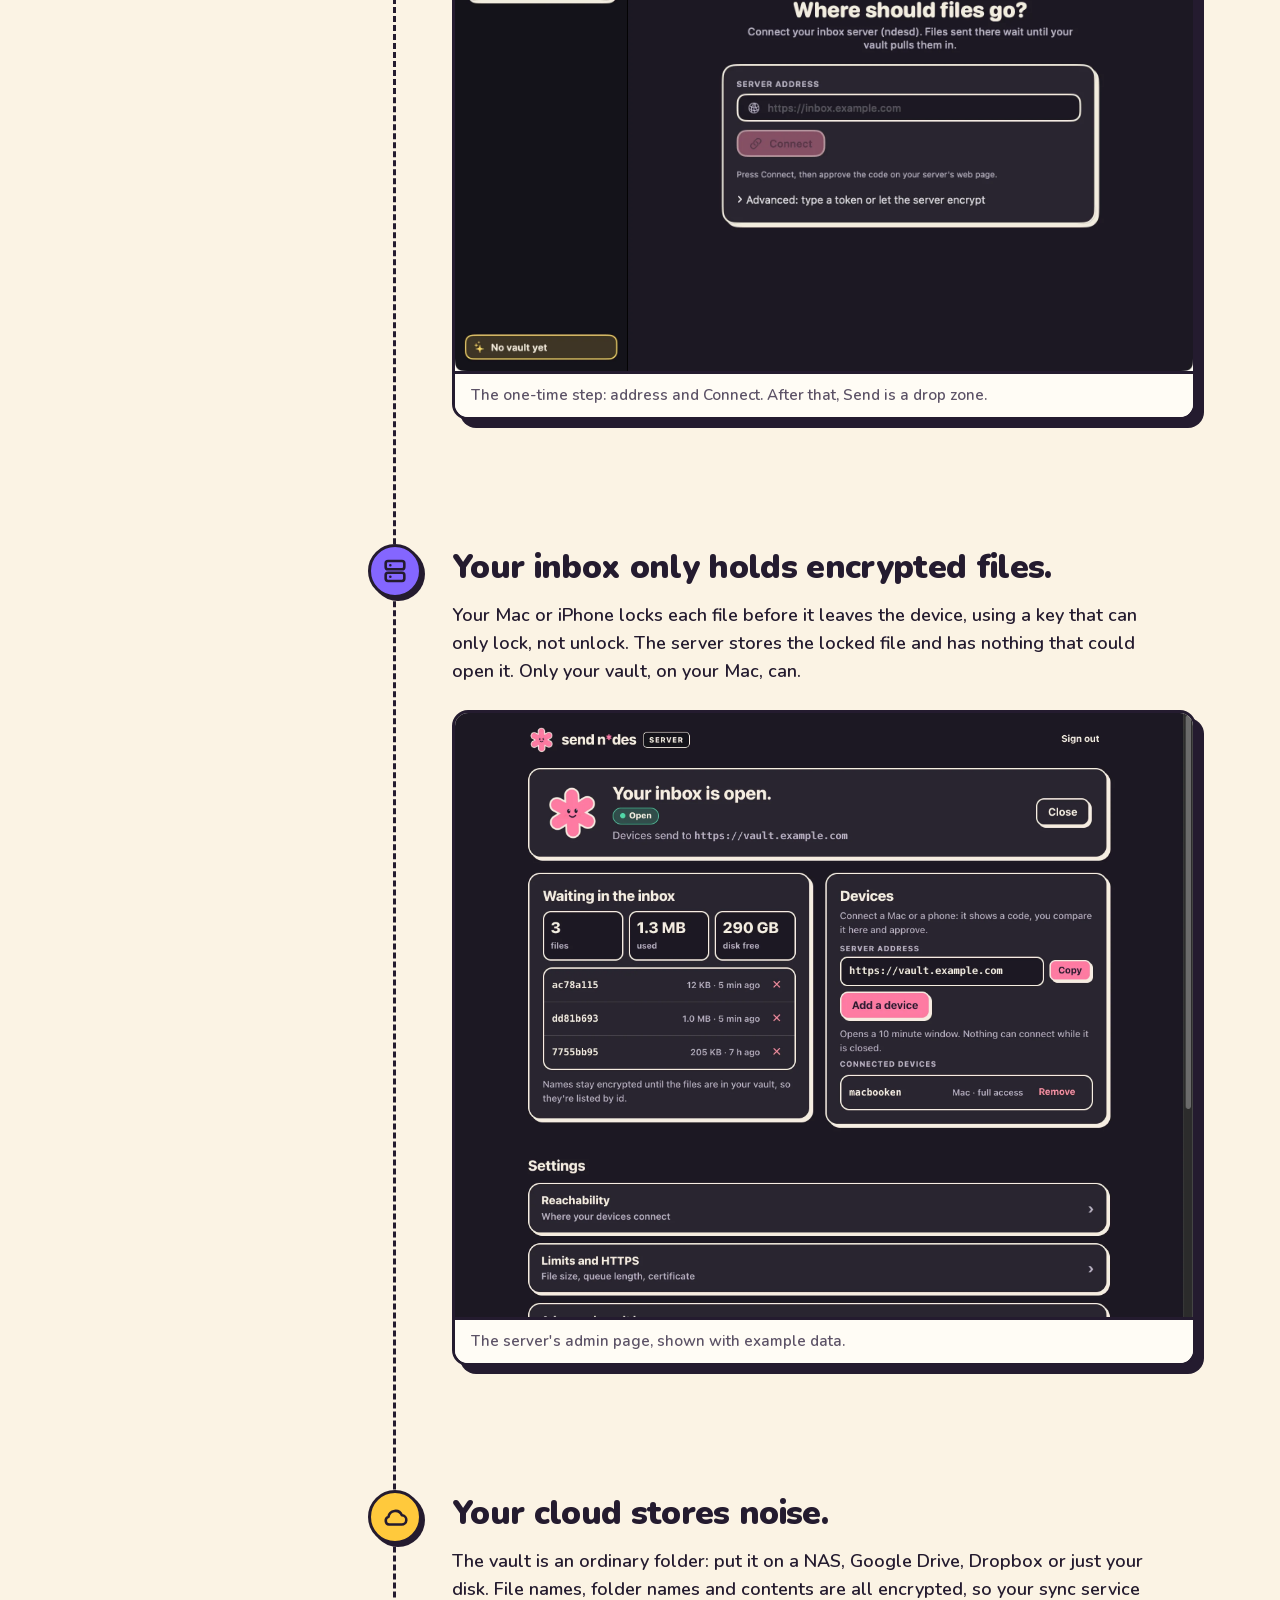
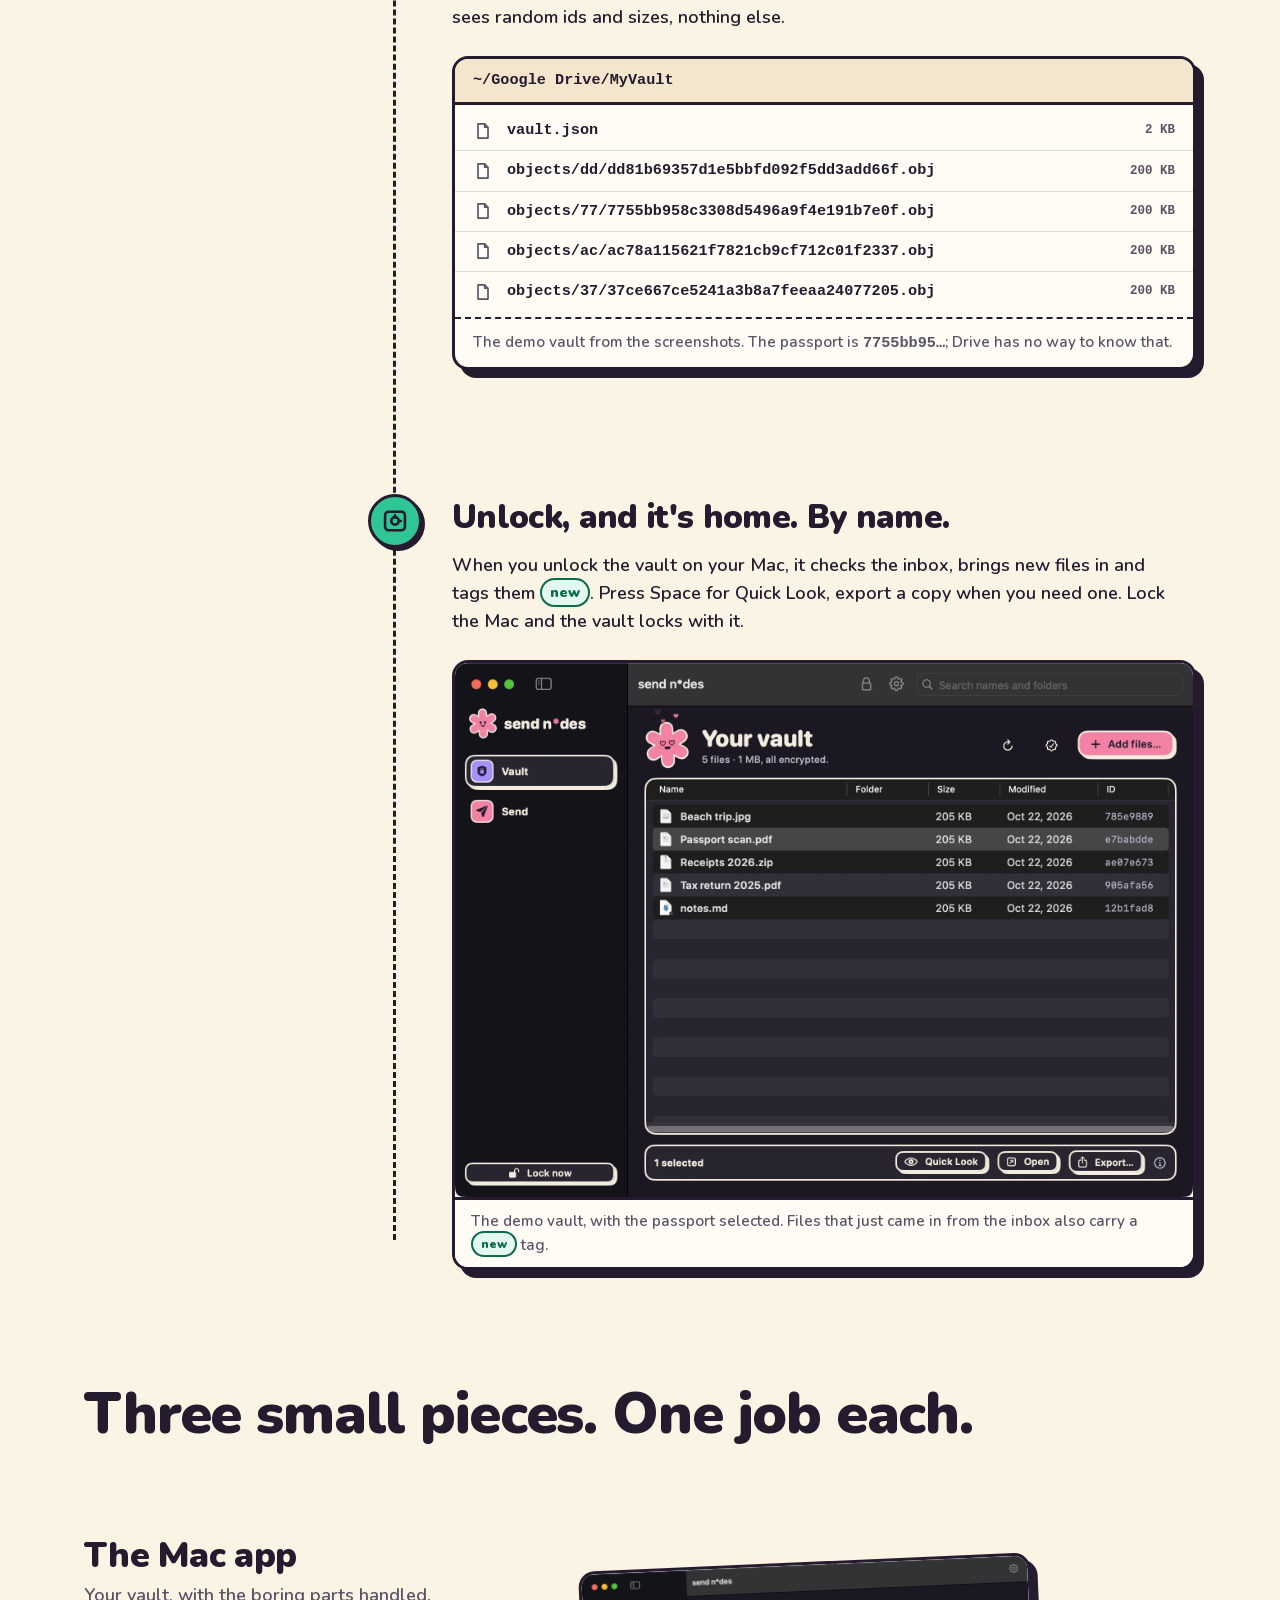
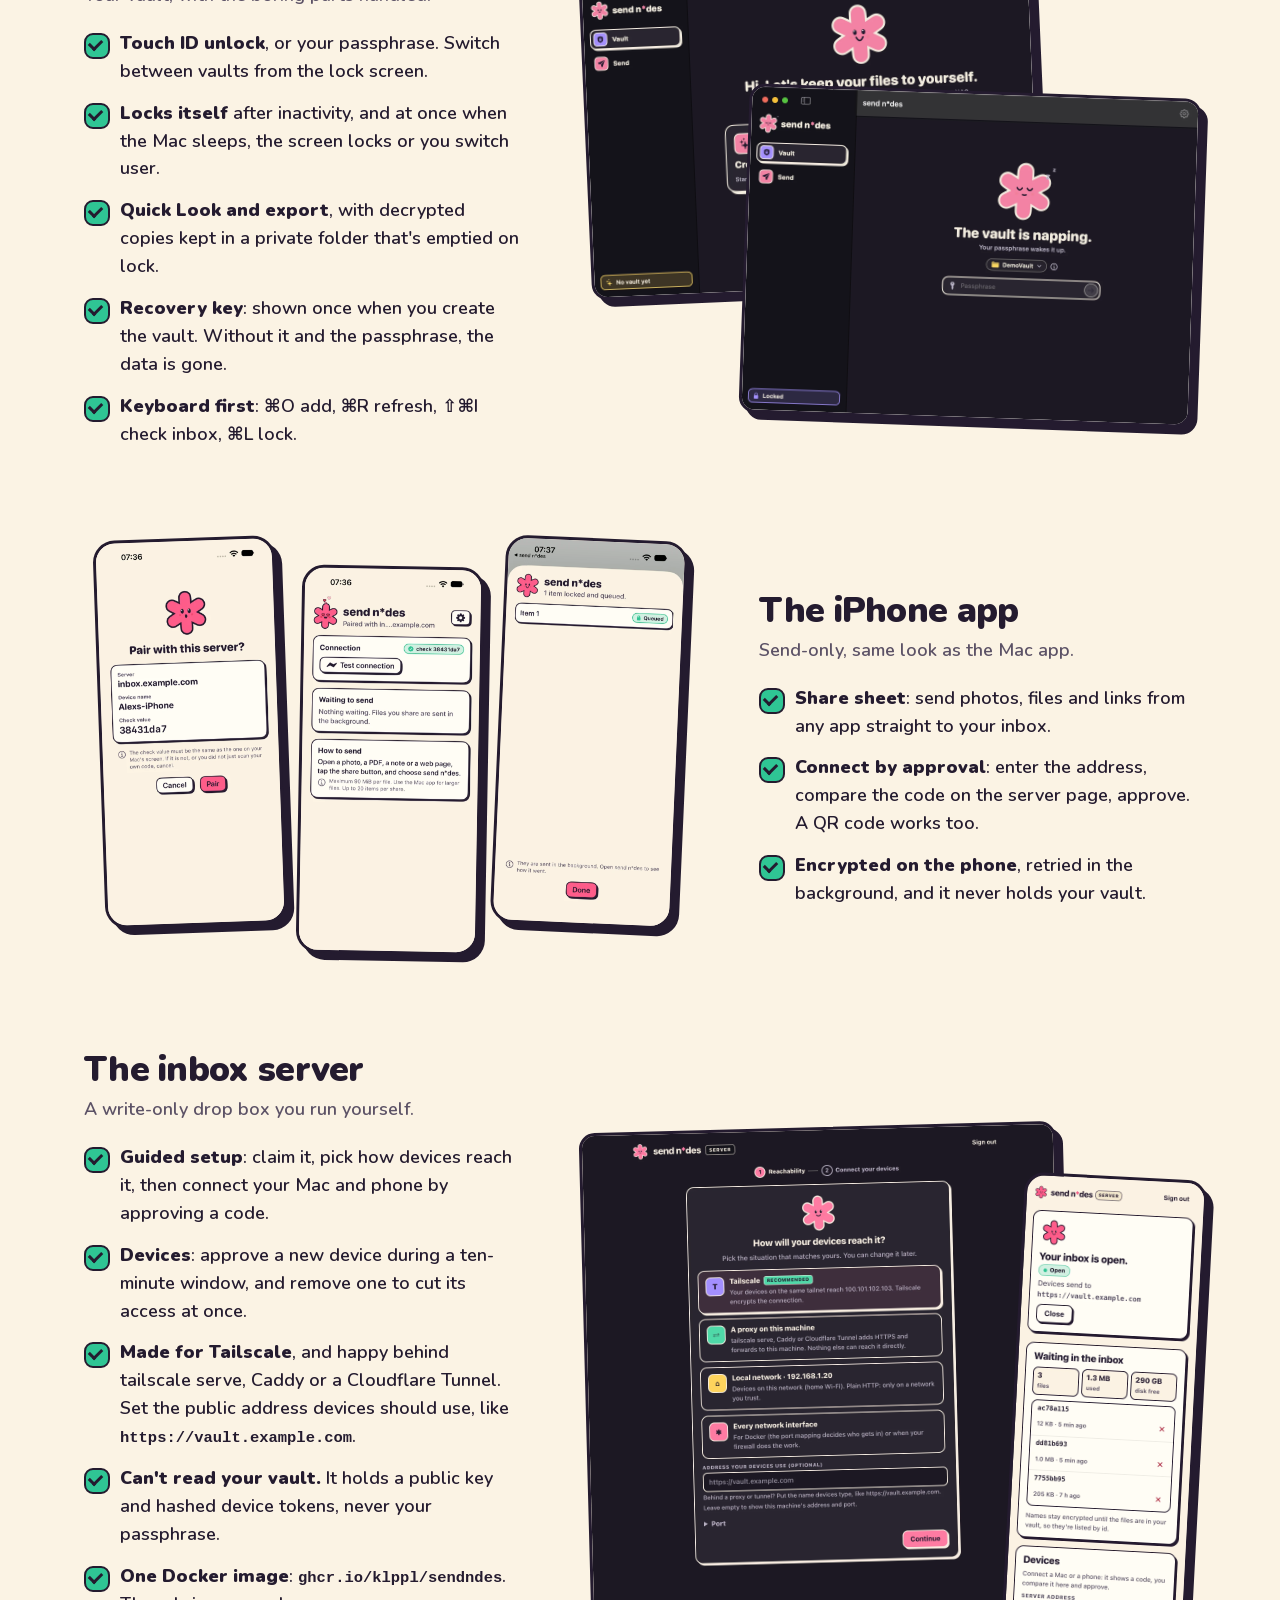
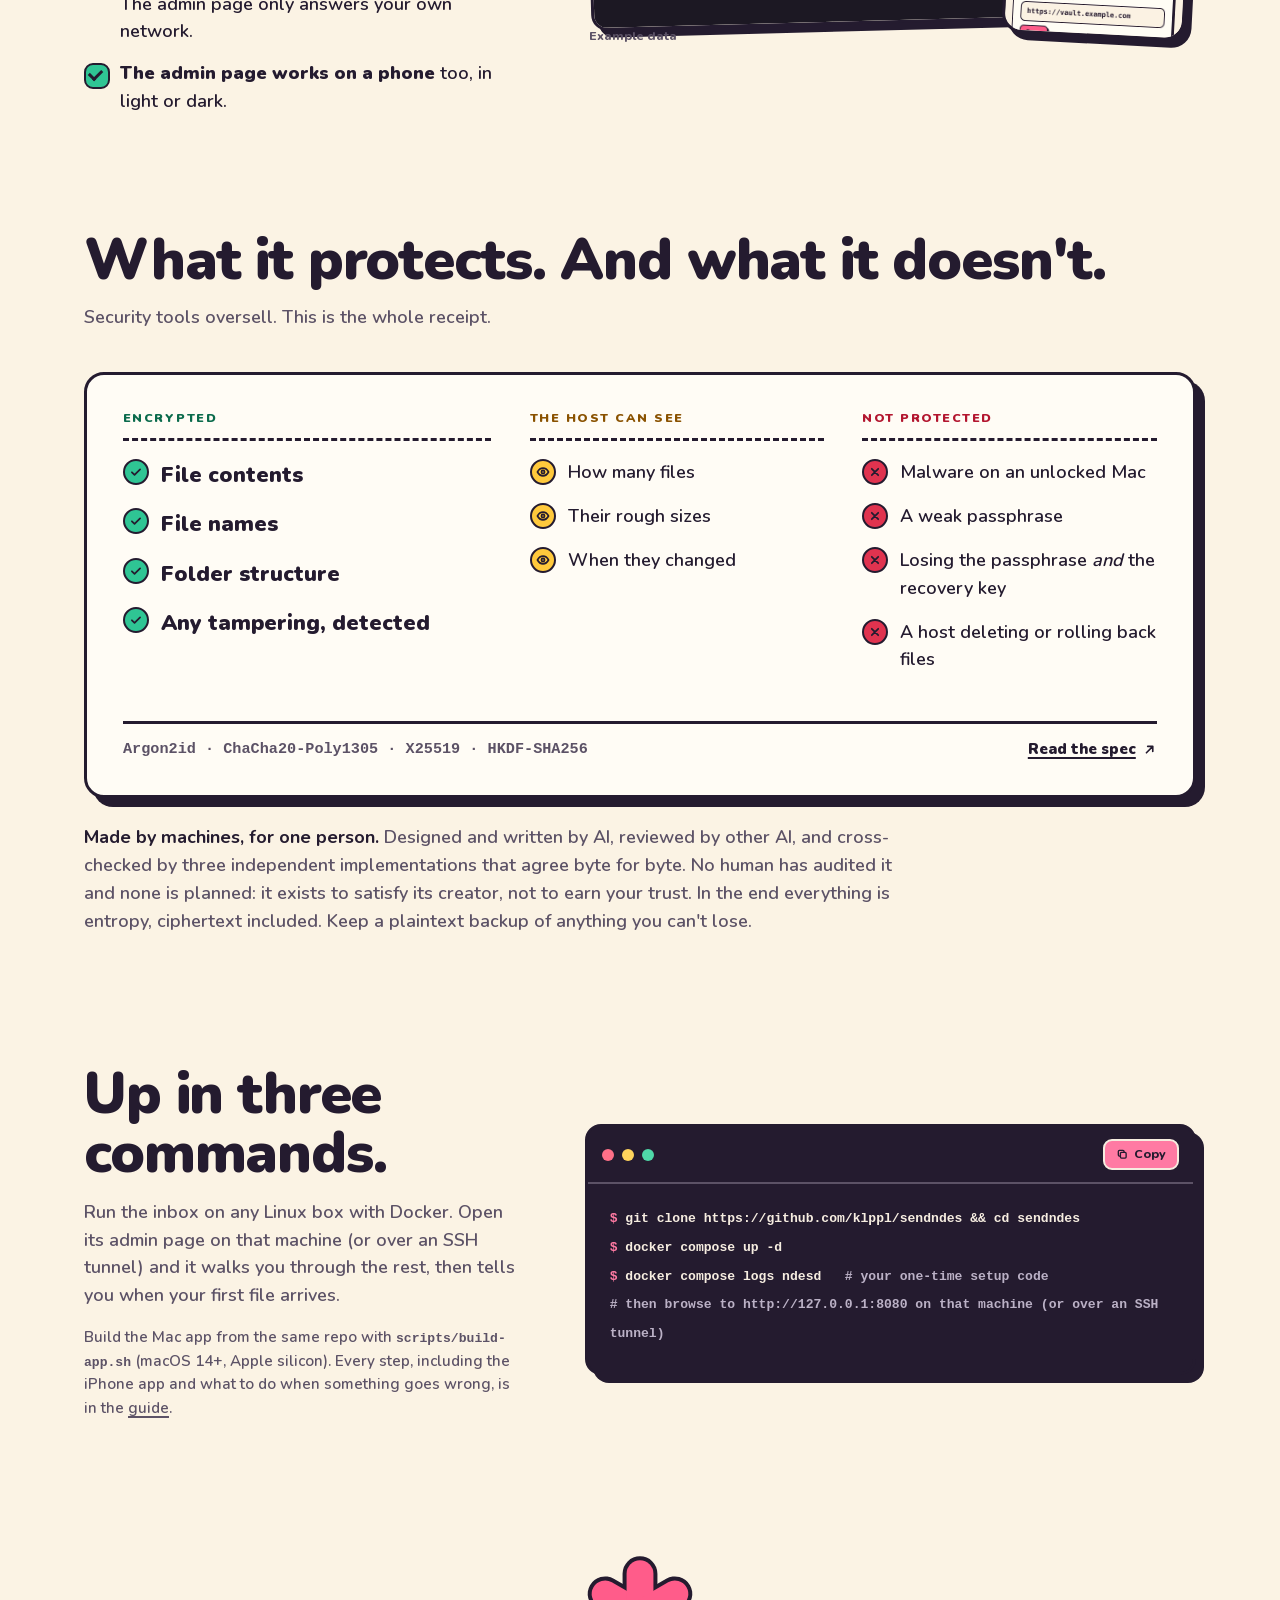
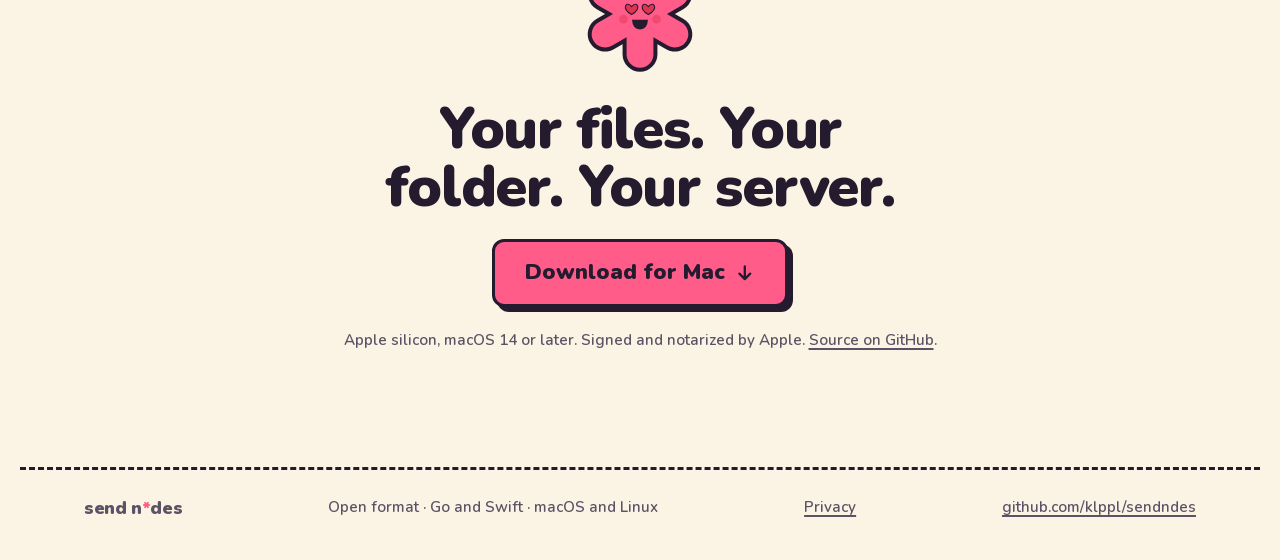
==== commit 611c72e5: "README: short, points to the site; Download for Mac links on site and guide Co-Authored-By: Claude S" ====
--- a/docs/index.html
+++ b/docs/index.html
@@ -37,7 +37,7 @@
     <a href="#selfhost">Self-host</a>
     <a href="guide/">Guide</a>
   </nav>
-  <a class="btn small" href="https://github.com/klppl/sendndes">GitHub <svg class="ic"><use href="#i-arrow"/></svg></a>
+  <a class="btn small" href="https://github.com/klppl/sendndes/releases/latest">Download <svg class="ic"><use href="#i-down"/></svg></a>
 </header>
 
 <main id="top">
@@ -46,7 +46,8 @@
       <h1>Send <span class="pk">n*des</span>.<br>Nobody in between can look.</h1>
       <p class="lede">An encrypted vault that's just a folder, and a self-hosted inbox your devices send to. Your Mac encrypts every file before it leaves, your cloud stores ciphertext, and only your Mac can read the names again.</p>
       <div class="actions">
-        <a class="btn primary" href="https://github.com/klppl/sendndes">View on GitHub <svg class="ic"><use href="#i-arrow"/></svg></a>
+        <a class="btn primary" href="https://github.com/klppl/sendndes/releases/latest">Download for Mac <svg class="ic"><use href="#i-down"/></svg></a>
+        <a class="quiet-link" href="https://github.com/klppl/sendndes">View on GitHub <svg class="ic"><use href="#i-arrow"/></svg></a>
         <a class="quiet-link" href="#trip">Follow the file <svg class="ic"><use href="#i-down"/></svg></a>
       </div>
       <ul class="chips" aria-label="What's included">
@@ -237,7 +238,8 @@
   <section class="close">
     <span data-aster="smitten" data-size="128"></span>
     <h2>Your files. Your folder. Your server.</h2>
-    <a class="btn primary big" href="https://github.com/klppl/sendndes">View on GitHub <svg class="ic"><use href="#i-arrow"/></svg></a>
+    <a class="btn primary big" href="https://github.com/klppl/sendndes/releases/latest">Download for Mac <svg class="ic"><use href="#i-down"/></svg></a>
+    <p class="fine">Apple silicon, macOS 14 or later. Signed and notarized by Apple. <a href="https://github.com/klppl/sendndes">Source on GitHub</a>.</p>
   </section>
 </main>
 
--- a/docs/site.css
+++ b/docs/site.css
@@ -206,6 +206,7 @@
 /* ---------- close ---------- */
 .close { text-align: center; display: grid; justify-items: center; gap: 22px; padding-bottom: clamp(64px, 9vw, 120px); }
 .close h2 { max-width: 14em; }
+.close .fine { margin: 0; color: var(--ink-soft); font-size: .95rem; }
 .foot { max-width: 1240px; margin: 0 auto; padding: 26px var(--gutter) 40px; border-top: 3px dashed var(--ink); display: flex; gap: 18px; flex-wrap: wrap; align-items: center; justify-content: space-between;
   color: var(--ink-soft); font-size: .95rem; }
 
